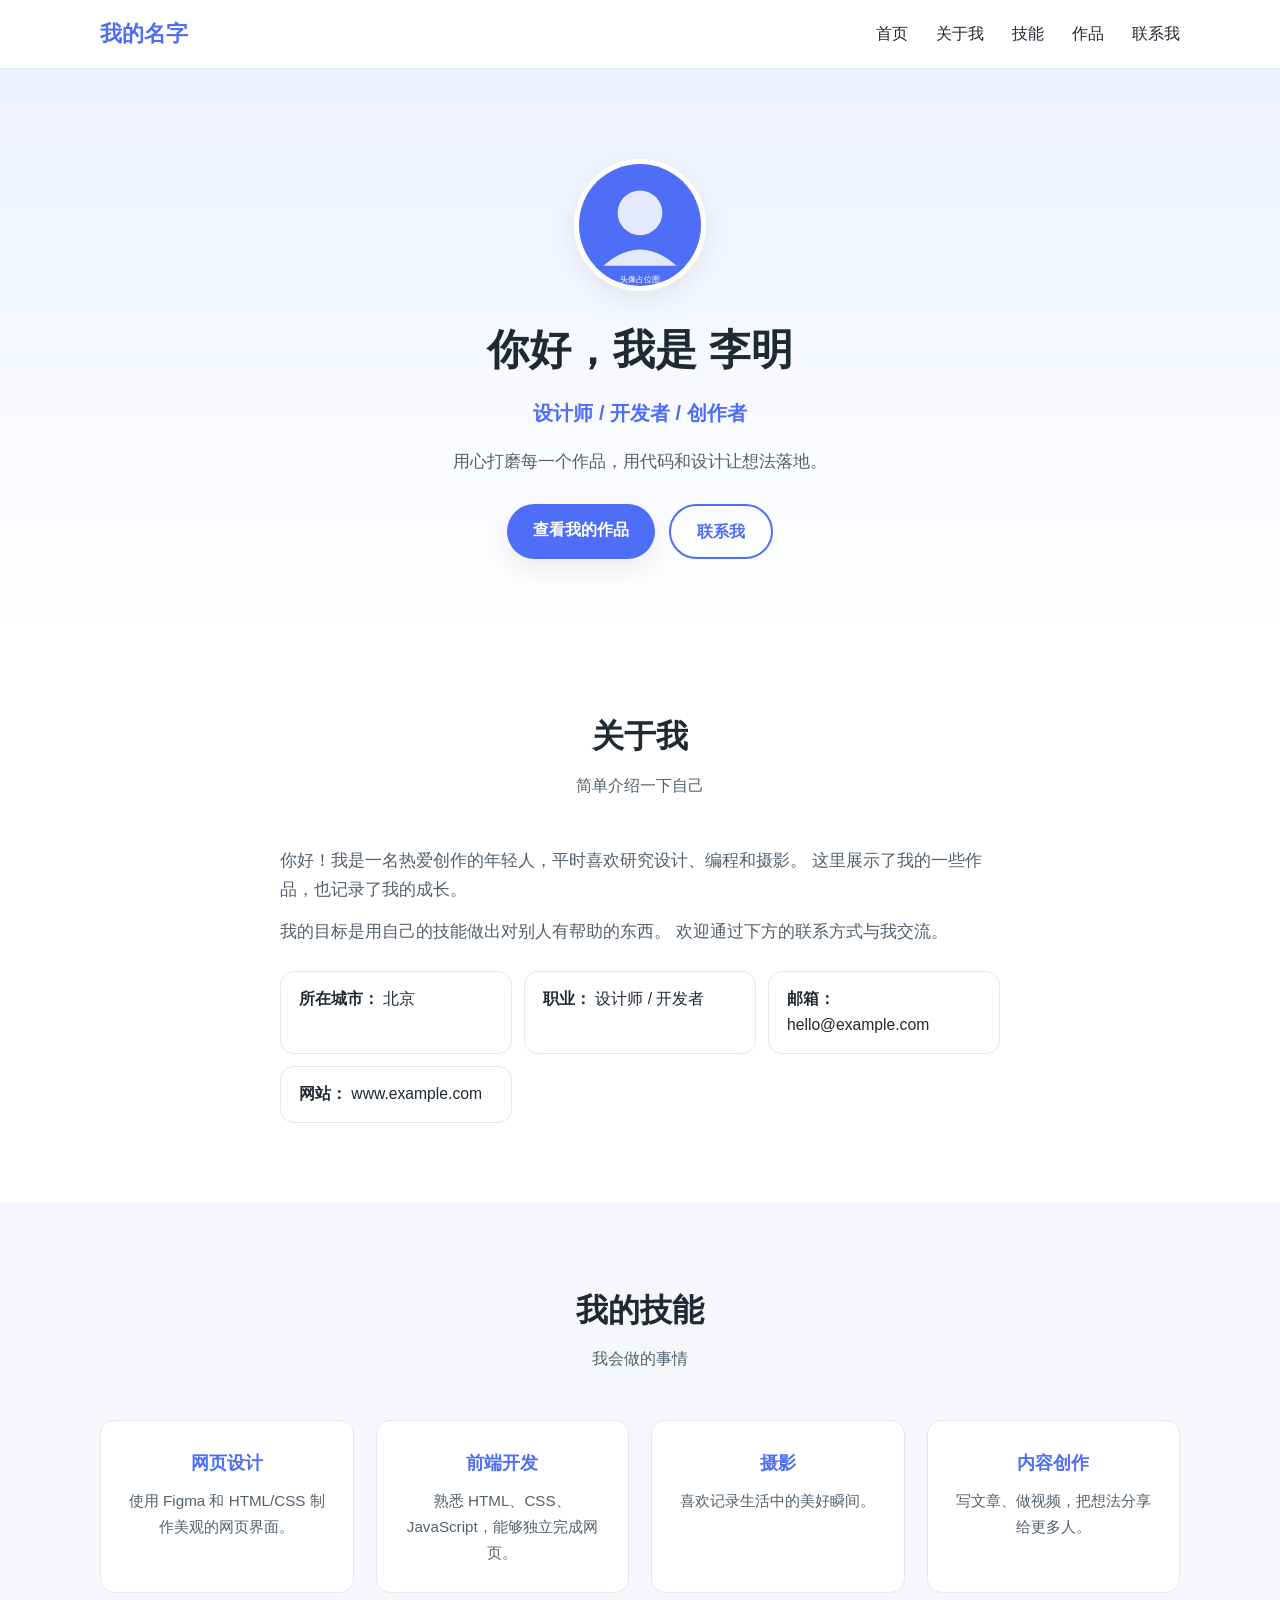
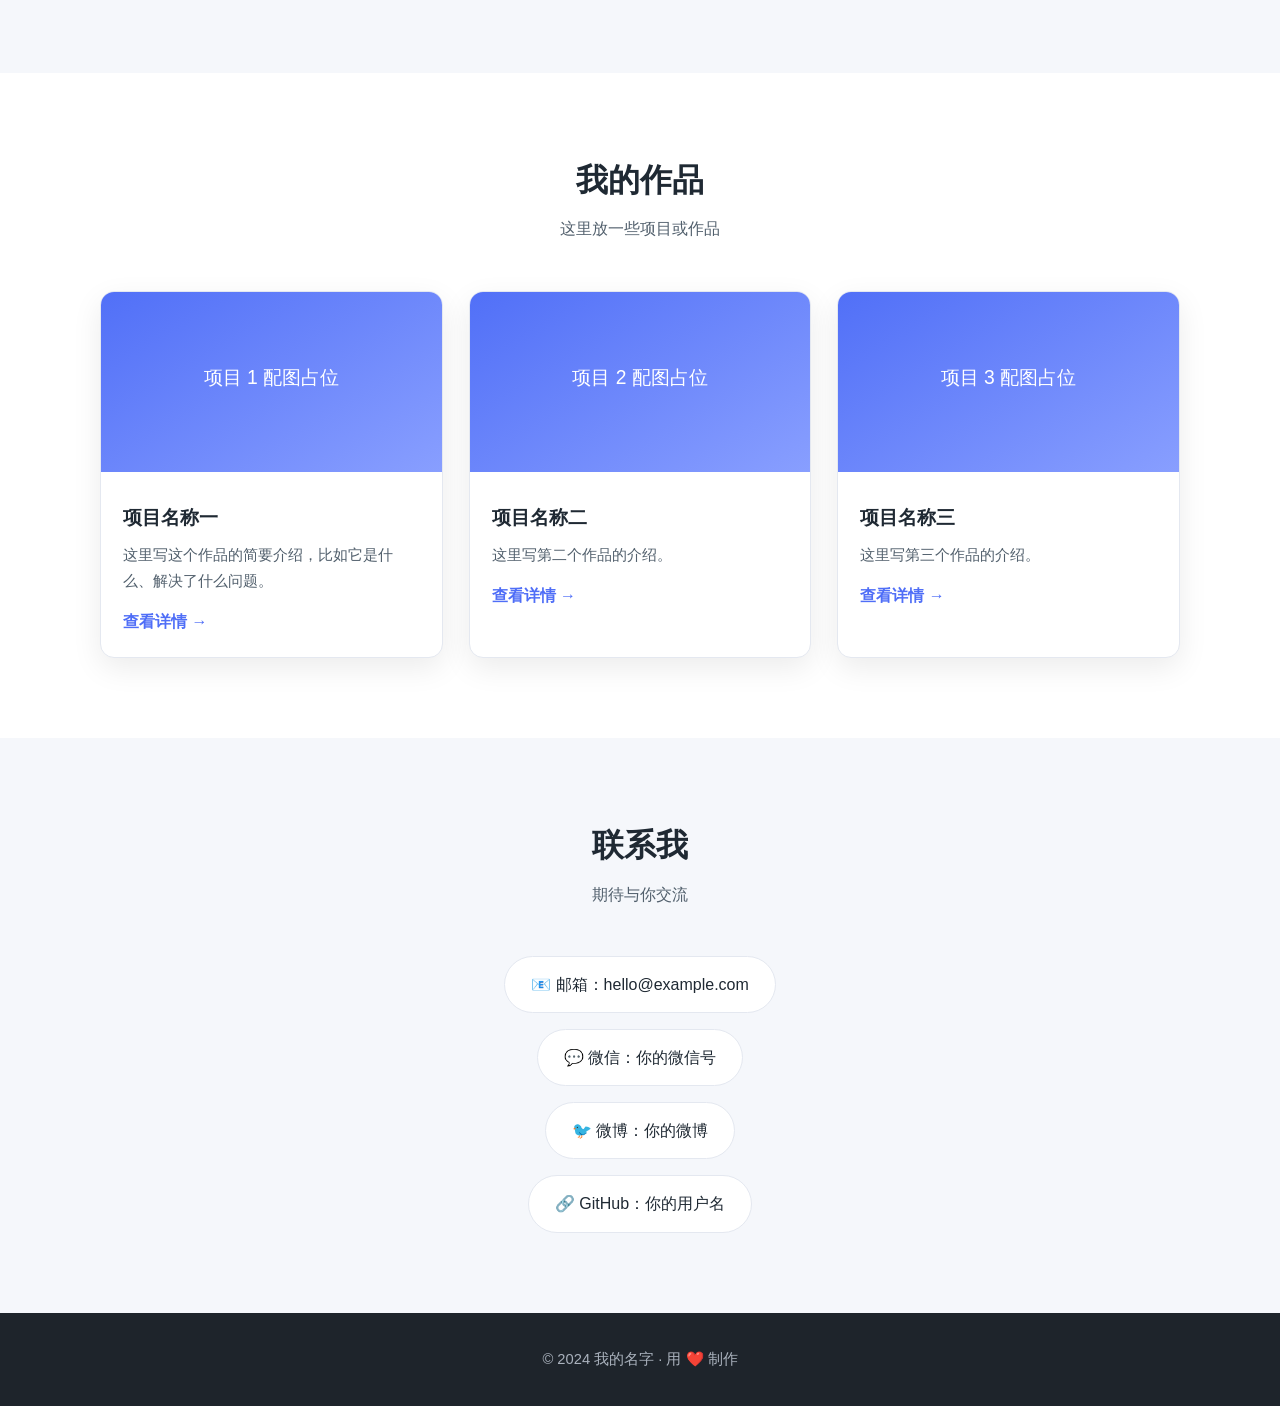
==== index.html @ db18cbc1 "上传网站作品集" ====
<!DOCTYPE html>
<html lang="zh-CN">
<head>
  <meta charset="UTF-8" />
  <meta name="viewport" content="width=device-width, initial-scale=1.0" />
  <!-- ↓↓↓ 这里改网站名称，会显示在浏览器标签页上 ↓↓↓ -->
  <title>我的作品集 | 个人主页</title>
  <!-- ↓↓↓ 这里改网站描述，主要用于搜索引擎，可留空 ↓↓↓ -->
  <meta name="description" content="这是我的个人作品集网站，展示我的项目、技能和联系方式。" />
  <link rel="stylesheet" href="assets/css/style.css" />
</head>
<body>

  <!-- ===================== 顶部导航栏 ===================== -->
  <header class="navbar">
    <div class="container nav-inner">
      <!-- ↓↓↓ 这里改左上角的网站名字/你的名字 ↓↓↓ -->
      <a class="logo" href="#home">我的名字</a>
      <nav class="nav-links">
        <a href="#home">首页</a>
        <a href="#about">关于我</a>
        <a href="#skills">技能</a>
        <a href="#projects">作品</a>
        <a href="#contact">联系我</a>
      </nav>
      <!-- 手机端菜单按钮（无需修改） -->
      <button class="nav-toggle" aria-label="打开菜单">☰</button>
    </div>
  </header>

  <!-- ===================== 首页 / 欢迎区 ===================== -->
  <section id="home" class="hero">
    <div class="container">
      <!-- ↓↓↓ 这里改你的头像（可选）：把图片放入 images 文件夹后改下面的文件名 ↓↓↓ -->
      <!-- 没有头像时可以删掉下面这一整行 <div class="avatar">...</div> -->
      <div class="avatar">
        <img src="images/avatar.svg" alt="头像" />
      </div>

      <!-- ↓↓↓ 这里改你的名字和一句自我介绍 ↓↓↓ -->
      <h1 class="hero-title">你好，我是 李明</h1>
      <p class="hero-subtitle">设计师 / 开发者 / 创作者</p>

      <!-- ↓↓↓ 这里改一句简短的个性化介绍 ↓↓↓ -->
      <p class="hero-desc">
        用心打磨每一个作品，用代码和设计让想法落地。
      </p>

      <!-- 按钮区，可自由增删 -->
      <div class="hero-buttons">
        <a href="#projects" class="btn btn-primary">查看我的作品</a>
        <a href="#contact" class="btn btn-outline">联系我</a>
      </div>
    </div>
  </section>

  <!-- ===================== 关于我 ===================== -->
  <section id="about" class="section">
    <div class="container">
      <h2 class="section-title">关于我</h2>
      <p class="section-subtitle">简单介绍一下自己</p>

      <!-- ↓↓↓ 这里写你的个人介绍，可以多写几句 ↓↓↓ -->
      <div class="about-content">
        <p>
          你好！我是一名热爱创作的年轻人，平时喜欢研究设计、编程和摄影。
          这里展示了我的一些作品，也记录了我的成长。
        </p>
        <p>
          我的目标是用自己的技能做出对别人有帮助的东西。
          欢迎通过下方的联系方式与我交流。
        </p>
      </div>

      <!-- ↓↓↓ 这里写你的基本信息，可自由增删 ↓↓↓ -->
      <ul class="info-list">
        <li><strong>所在城市：</strong> 北京</li>
        <li><strong>职业：</strong> 设计师 / 开发者</li>
        <li><strong>邮箱：</strong> hello@example.com</li>
        <li><strong>网站：</strong> www.example.com</li>
      </ul>
    </div>
  </section>

  <!-- ===================== 技能 ===================== -->
  <section id="skills" class="section section-alt">
    <div class="container">
      <h2 class="section-title">我的技能</h2>
      <p class="section-subtitle">我会做的事情</p>

      <!-- ↓↓↓ 技能卡片，想加就复制一段 <div class="skill-card">...</div>，想删就删掉 ↓↓↓ -->
      <div class="skills-grid">
        <div class="skill-card">
          <h3>网页设计</h3>
          <p>使用 Figma 和 HTML/CSS 制作美观的网页界面。</p>
        </div>
        <div class="skill-card">
          <h3>前端开发</h3>
          <p>熟悉 HTML、CSS、JavaScript，能够独立完成网页。</p>
        </div>
        <div class="skill-card">
          <h3>摄影</h3>
          <p>喜欢记录生活中的美好瞬间。</p>
        </div>
        <div class="skill-card">
          <h3>内容创作</h3>
          <p>写文章、做视频，把想法分享给更多人。</p>
        </div>
      </div>
    </div>
  </section>

  <!-- ===================== 作品 / 项目 ===================== -->
  <section id="projects" class="section">
    <div class="container">
      <h2 class="section-title">我的作品</h2>
      <p class="section-subtitle">这里放一些项目或作品</p>

      <!-- ↓↓↓ 作品卡片，想加就复制一段 <div class="project-card">...</div>，想删就删掉 ↓↓↓ -->
      <div class="projects-grid">
        <article class="project-card">
          <!-- 项目配图：把图片放入 images 文件夹并改 src；没有图片就删掉 img 这一行 -->
          <img src="images/project1.svg" alt="项目一封面" />
          <div class="project-body">
            <h3>项目名称一</h3>
            <p>这里写这个作品的简要介绍，比如它是什么、解决了什么问题。</p>
            <a href="#" class="project-link">查看详情 →</a>
          </div>
        </article>

        <article class="project-card">
          <img src="images/project2.svg" alt="项目二封面" />
          <div class="project-body">
            <h3>项目名称二</h3>
            <p>这里写第二个作品的介绍。</p>
            <a href="#" class="project-link">查看详情 →</a>
          </div>
        </article>

        <article class="project-card">
          <img src="images/project3.svg" alt="项目三封面" />
          <div class="project-body">
            <h3>项目名称三</h3>
            <p>这里写第三个作品的介绍。</p>
            <a href="#" class="project-link">查看详情 →</a>
          </div>
        </article>
      </div>
    </div>
  </section>

  <!-- ===================== 联系我 ===================== -->
  <section id="contact" class="section section-alt">
    <div class="container">
      <h2 class="section-title">联系我</h2>
      <p class="section-subtitle">期待与你交流</p>

      <!-- ↓↓↓ 这里改你的联系方式，可以添加更多 ↓↓↓ -->
      <div class="contact-links">
        <a href="mailto:hello@example.com" class="contact-item">📧 邮箱：hello@example.com</a>
        <a href="#" class="contact-item">💬 微信：你的微信号</a>
        <a href="#" class="contact-item">🐦 微博：你的微博</a>
        <a href="#" class="contact-item">🔗 GitHub：你的用户名</a>
      </div>
    </div>
  </section>

  <!-- ===================== 底部 ===================== -->
  <footer class="footer">
    <div class="container">
      <!-- ↓↓↓ 这里改版权信息 ↓↓↓ -->
      <p>© 2024 我的名字 · 用 ❤️ 制作</p>
    </div>
  </footer>

  <script src="assets/js/main.js"></script>
</body>
</html>
---- assets/css/style.css ----
/* =====================================================
   我的作品集网站 - 样式
   如果你想改颜色/字体，只需要改最上面的 :root 里的变量
   ===================================================== */

:root {
  /* 网站主色（想换颜色就改这里的 hex 值） */
  --primary: #4f6ef7;
  --primary-dark: #3d5be0;
  --accent: #ff6b6b;

  /* 文字和背景颜色 */
  --text: #1f2933;
  --text-muted: #52606d;
  --bg: #ffffff;
  --bg-alt: #f5f7fb;
  --border: #e4e8f0;

  /* 圆角和阴影 */
  --radius: 14px;
  --shadow: 0 10px 30px rgba(0, 0, 0, 0.08);
  --shadow-hover: 0 16px 40px rgba(0, 0, 0, 0.14);
}

* {
  box-sizing: border-box;
  margin: 0;
  padding: 0;
}

html {
  scroll-behavior: smooth;
}

body {
  font-family: "PingFang SC", "Microsoft YaHei", -apple-system, BlinkMacSystemFont,
    "Segoe UI", Roboto, Helvetica, Arial, sans-serif;
  color: var(--text);
  background: var(--bg);
  line-height: 1.7;
  -webkit-font-smoothing: antialiased;
}

.container {
  width: 92%;
  max-width: 1080px;
  margin: 0 auto;
}

/* ---------- 导航栏 ---------- */
.navbar {
  position: sticky;
  top: 0;
  z-index: 100;
  background: rgba(255, 255, 255, 0.9);
  backdrop-filter: blur(10px);
  border-bottom: 1px solid var(--border);
}

.nav-inner {
  display: flex;
  align-items: center;
  justify-content: space-between;
  height: 68px;
}

.logo {
  font-size: 1.35rem;
  font-weight: 800;
  color: var(--primary);
  text-decoration: none;
}

.nav-links {
  display: flex;
  gap: 28px;
}

.nav-links a {
  color: var(--text);
  text-decoration: none;
  font-weight: 500;
  transition: color 0.2s;
}

.nav-links a:hover {
  color: var(--primary);
}

.nav-toggle {
  display: none;
  background: none;
  border: none;
  font-size: 1.6rem;
  cursor: pointer;
  color: var(--text);
}

/* ---------- 首页 Hero ---------- */
.hero {
  padding: 90px 0 70px;
  text-align: center;
  background: linear-gradient(180deg, #eef2ff 0%, #ffffff 100%);
}

.avatar {
  width: 132px;
  height: 132px;
  margin: 0 auto 24px;
  border-radius: 50%;
  overflow: hidden;
  border: 5px solid #fff;
  box-shadow: var(--shadow);
}

.avatar img {
  width: 100%;
  height: 100%;
  object-fit: cover;
}

.hero-title {
  font-size: 2.6rem;
  font-weight: 800;
  margin-bottom: 10px;
}

.hero-subtitle {
  font-size: 1.25rem;
  color: var(--primary);
  font-weight: 600;
  margin-bottom: 18px;
}

.hero-desc {
  color: var(--text-muted);
  max-width: 560px;
  margin: 0 auto 28px;
  font-size: 1.05rem;
}

.hero-buttons {
  display: flex;
  gap: 14px;
  justify-content: center;
  flex-wrap: wrap;
}

/* ---------- 按钮 ---------- */
.btn {
  display: inline-block;
  padding: 12px 26px;
  border-radius: 999px;
  font-weight: 600;
  text-decoration: none;
  transition: transform 0.15s, background 0.2s, box-shadow 0.2s;
}

.btn-primary {
  background: var(--primary);
  color: #fff;
  box-shadow: var(--shadow);
}

.btn-primary:hover {
  background: var(--primary-dark);
  transform: translateY(-2px);
}

.btn-outline {
  background: transparent;
  color: var(--primary);
  border: 2px solid var(--primary);
}

.btn-outline:hover {
  background: var(--primary);
  color: #fff;
  transform: translateY(-2px);
}

/* ---------- 通用区块 ---------- */
.section {
  padding: 80px 0;
}

.section-alt {
  background: var(--bg-alt);
}

.section-title {
  font-size: 2rem;
  font-weight: 800;
  text-align: center;
  margin-bottom: 8px;
}

.section-subtitle {
  text-align: center;
  color: var(--text-muted);
  margin-bottom: 48px;
}

/* ---------- 关于我 ---------- */
.about-content {
  max-width: 720px;
  margin: 0 auto 24px;
  color: var(--text-muted);
  font-size: 1.05rem;
}

.about-content p {
  margin-bottom: 14px;
}

.info-list {
  list-style: none;
  max-width: 720px;
  margin: 0 auto;
  display: grid;
  grid-template-columns: repeat(auto-fit, minmax(200px, 1fr));
  gap: 12px;
}

.info-list li {
  background: #fff;
  border: 1px solid var(--border);
  border-radius: var(--radius);
  padding: 14px 18px;
  font-size: 0.98rem;
}

/* ---------- 技能卡片 ---------- */
.skills-grid {
  display: grid;
  grid-template-columns: repeat(auto-fit, minmax(220px, 1fr));
  gap: 22px;
}

.skill-card {
  background: #fff;
  border: 1px solid var(--border);
  border-radius: var(--radius);
  padding: 26px 22px;
  transition: transform 0.2s, box-shadow 0.2s;
  text-align: center;
}

.skill-card:hover {
  transform: translateY(-6px);
  box-shadow: var(--shadow-hover);
}

.skill-card h3 {
  color: var(--primary);
  margin-bottom: 10px;
  font-size: 1.15rem;
}

.skill-card p {
  color: var(--text-muted);
  font-size: 0.95rem;
}

/* ---------- 作品卡片 ---------- */
.projects-grid {
  display: grid;
  grid-template-columns: repeat(auto-fit, minmax(280px, 1fr));
  gap: 26px;
}

.project-card {
  background: #fff;
  border: 1px solid var(--border);
  border-radius: var(--radius);
  overflow: hidden;
  box-shadow: var(--shadow);
  transition: transform 0.2s, box-shadow 0.2s;
}

.project-card:hover {
  transform: translateY(-6px);
  box-shadow: var(--shadow-hover);
}

.project-card img {
  width: 100%;
  height: 180px;
  object-fit: cover;
  background: var(--bg-alt);
}

.project-body {
  padding: 22px;
}

.project-body h3 {
  margin-bottom: 8px;
  font-size: 1.2rem;
}

.project-body p {
  color: var(--text-muted);
  font-size: 0.95rem;
  margin-bottom: 14px;
}

.project-link {
  color: var(--primary);
  font-weight: 600;
  text-decoration: none;
}

.project-link:hover {
  text-decoration: underline;
}

/* ---------- 联系区 ---------- */
.contact-links {
  display: flex;
  flex-direction: column;
  align-items: center;
  gap: 16px;
}

.contact-item {
  display: inline-block;
  padding: 14px 26px;
  background: #fff;
  border: 1px solid var(--border);
  border-radius: 999px;
  color: var(--text);
  text-decoration: none;
  font-size: 1rem;
  transition: transform 0.15s, box-shadow 0.2s, color 0.2s;
}

.contact-item:hover {
  transform: translateY(-3px);
  box-shadow: var(--shadow);
  color: var(--primary);
}

/* ---------- 底部 ---------- */
.footer {
  padding: 34px 0;
  background: #1e242b;
  color: #aab2bd;
  text-align: center;
  font-size: 0.92rem;
}

/* ---------- 响应式（手机端） ---------- */
@media (max-width: 760px) {
  .nav-toggle {
    display: block;
  }

  .nav-links {
    position: absolute;
    top: 68px;
    left: 0;
    right: 0;
    flex-direction: column;
    gap: 0;
    background: #fff;
    border-bottom: 1px solid var(--border);
    display: none;
    box-shadow: var(--shadow);
  }

  .nav-links.open {
    display: flex;
  }

  .nav-links a {
    padding: 16px 24px;
    border-bottom: 1px solid var(--border);
  }

  .nav-links a:last-child {
    border-bottom: none;
  }

  .hero {
    padding: 60px 0 50px;
  }

  .hero-title {
    font-size: 2rem;
  }

  .section {
    padding: 56px 0;
  }

  .section-title {
    font-size: 1.6rem;
  }
}
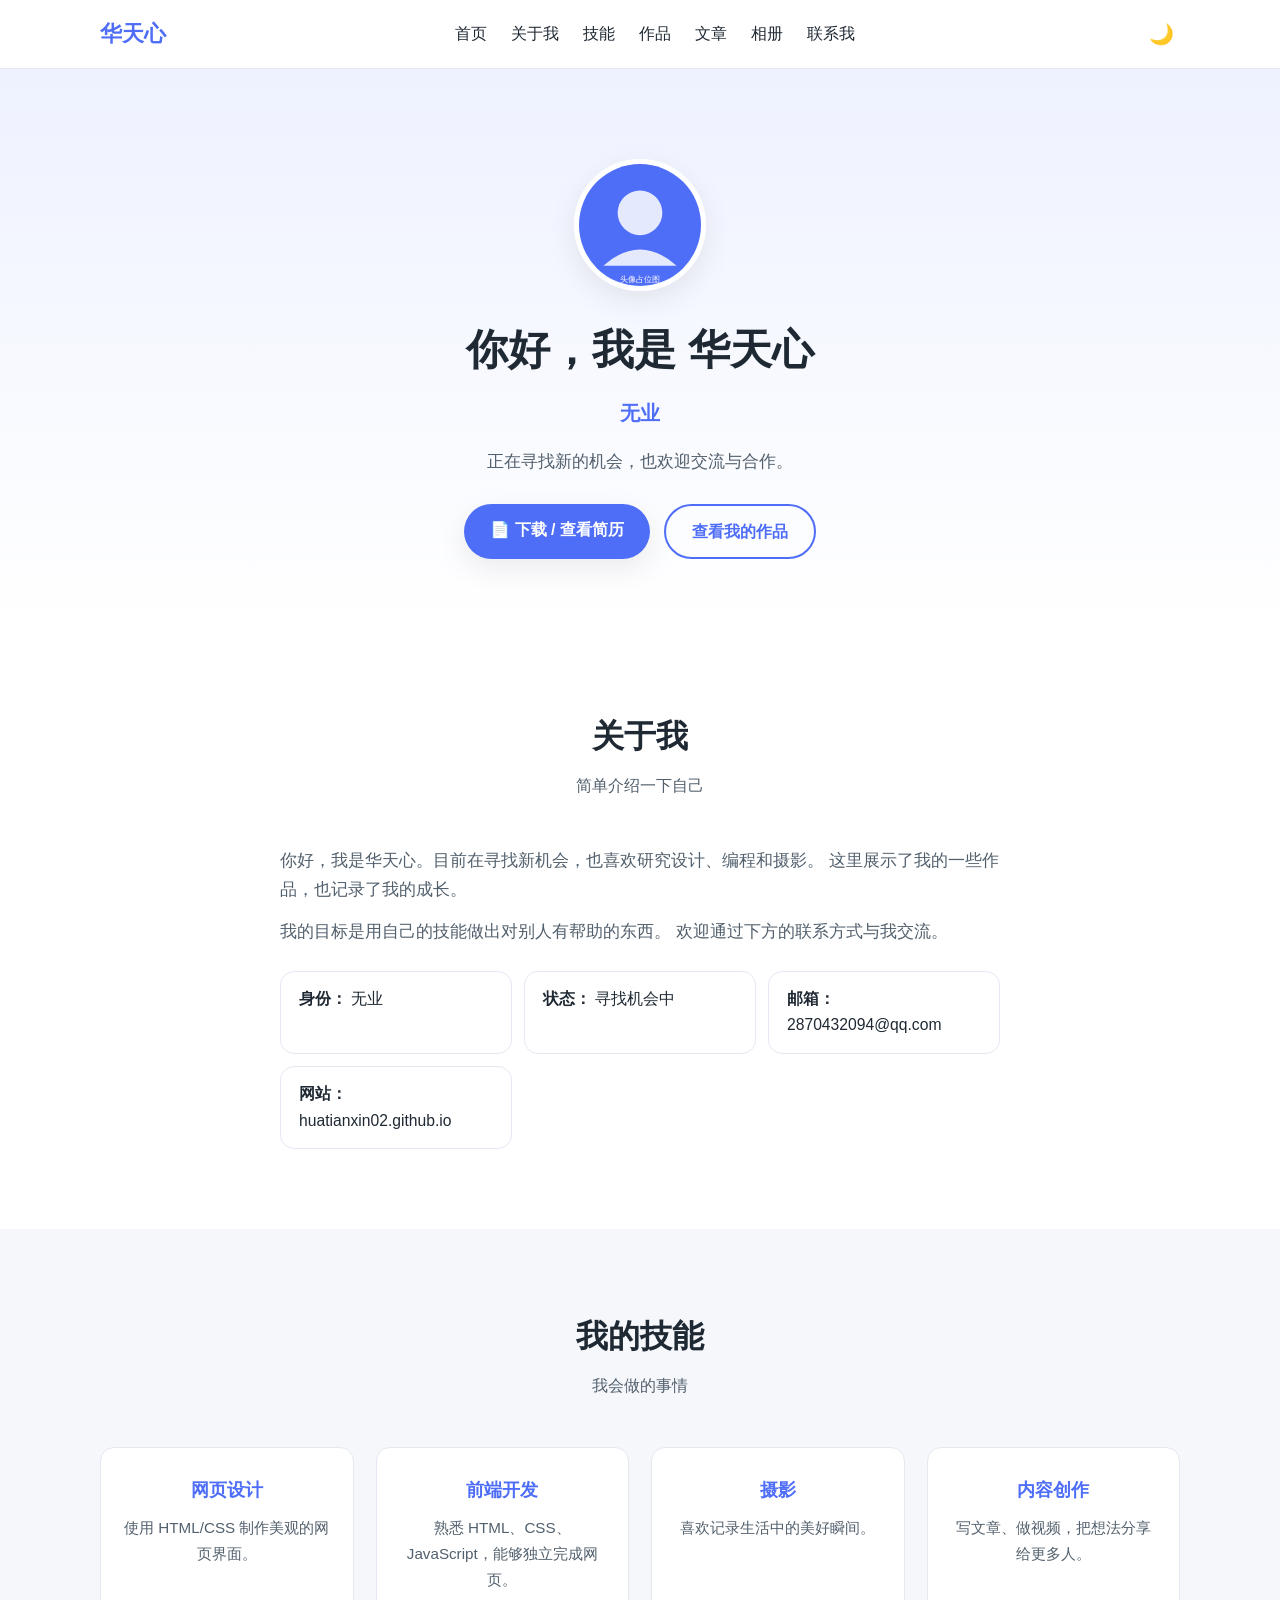
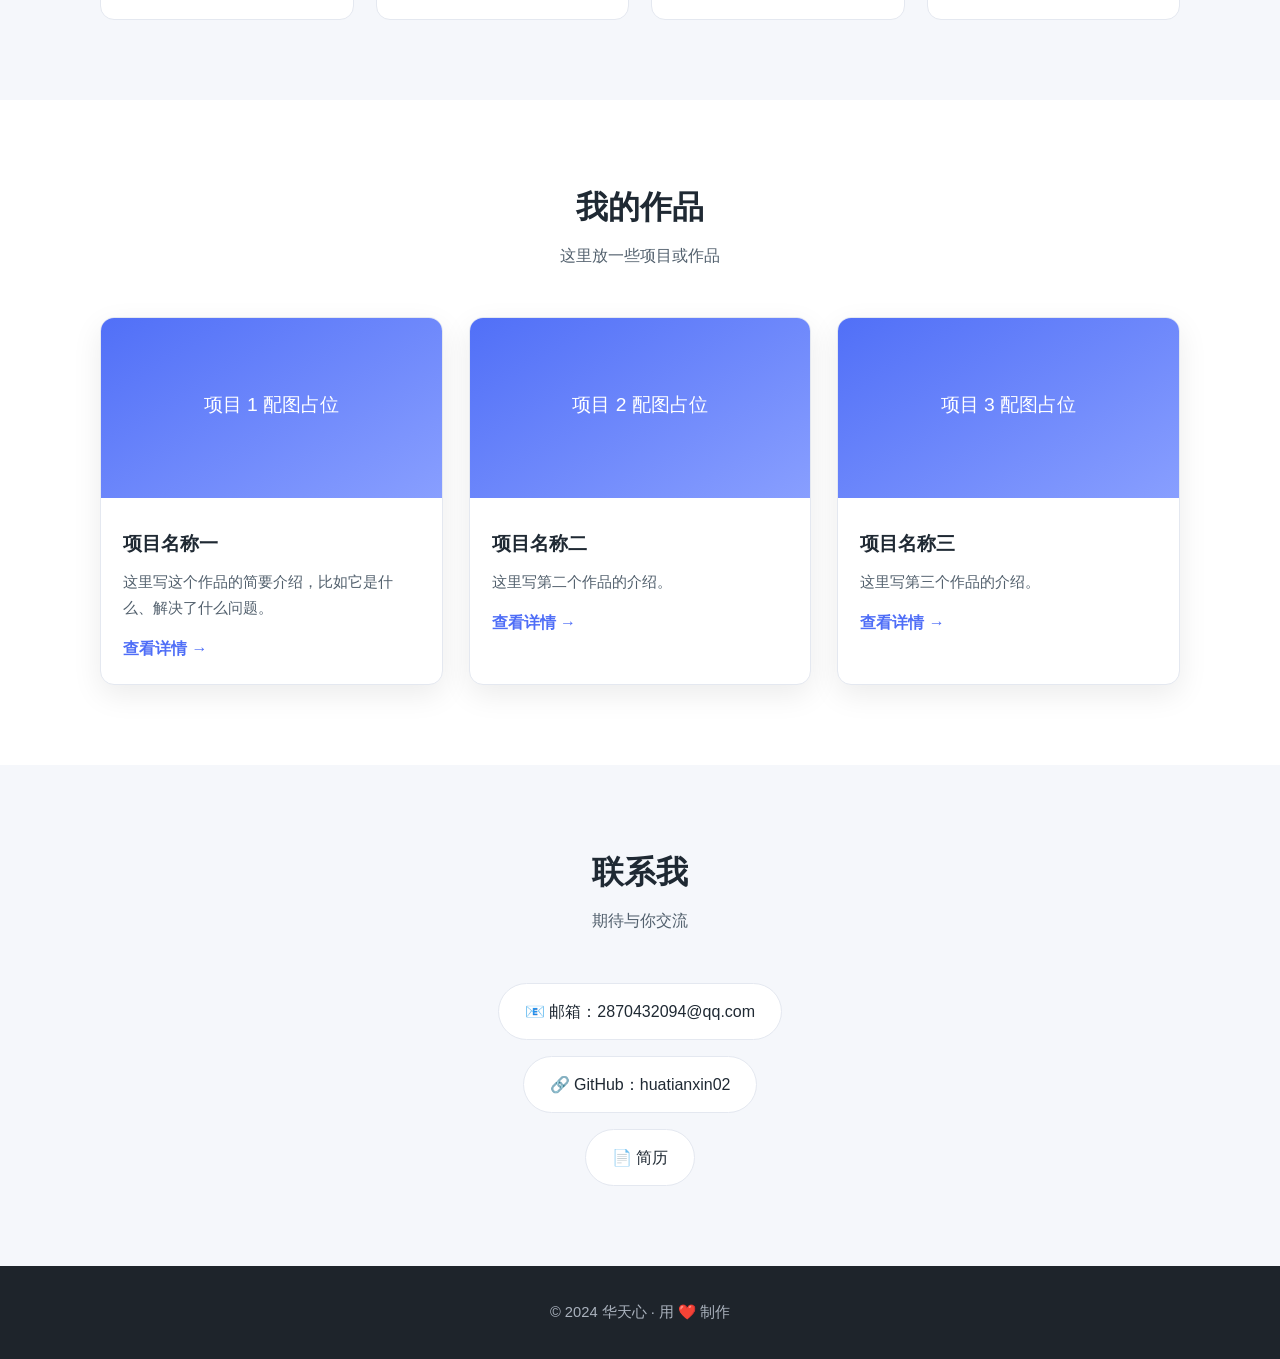
==== commit 11f75dc0: "更新个人信息，新增文章/相册/简历和深色模式" ====
--- a/index.html
+++ b/index.html
@@ -4,9 +4,9 @@
   <meta charset="UTF-8" />
   <meta name="viewport" content="width=device-width, initial-scale=1.0" />
   <!-- ↓↓↓ 这里改网站名称，会显示在浏览器标签页上 ↓↓↓ -->
-  <title>我的作品集 | 个人主页</title>
-  <!-- ↓↓↓ 这里改网站描述，主要用于搜索引擎，可留空 ↓↓↓ -->
-  <meta name="description" content="这是我的个人作品集网站，展示我的项目、技能和联系方式。" />
+  <title>华天心的个人主页</title>
+  <!-- ↓↓↓ 这里改网站描述，主要用于搜索引擎 ↓↓↓ -->
+  <meta name="description" content="华天心的个人作品集网站，展示项目、技能和联系方式。" />
   <link rel="stylesheet" href="assets/css/style.css" />
 </head>
 <body>
@@ -15,16 +15,21 @@
   <header class="navbar">
     <div class="container nav-inner">
       <!-- ↓↓↓ 这里改左上角的网站名字/你的名字 ↓↓↓ -->
-      <a class="logo" href="#home">我的名字</a>
+      <a class="logo" href="index.html">华天心</a>
       <nav class="nav-links">
-        <a href="#home">首页</a>
-        <a href="#about">关于我</a>
-        <a href="#skills">技能</a>
-        <a href="#projects">作品</a>
-        <a href="#contact">联系我</a>
+        <a href="index.html">首页</a>
+        <a href="index.html#about">关于我</a>
+        <a href="index.html#skills">技能</a>
+        <a href="index.html#projects">作品</a>
+        <a href="blog.html">文章</a>
+        <a href="gallery.html">相册</a>
+        <a href="index.html#contact">联系我</a>
       </nav>
-      <!-- 手机端菜单按钮（无需修改） -->
-      <button class="nav-toggle" aria-label="打开菜单">☰</button>
+      <!-- 右侧：深色模式 + 手机菜单按钮 -->
+      <div class="nav-right">
+        <button class="theme-toggle" aria-label="切换深色模式">🌙</button>
+        <button class="nav-toggle" aria-label="打开菜单">☰</button>
+      </div>
     </div>
   </header>
 
@@ -32,24 +37,24 @@
   <section id="home" class="hero">
     <div class="container">
       <!-- ↓↓↓ 这里改你的头像（可选）：把图片放入 images 文件夹后改下面的文件名 ↓↓↓ -->
-      <!-- 没有头像时可以删掉下面这一整行 <div class="avatar">...</div> -->
       <div class="avatar">
         <img src="images/avatar.svg" alt="头像" />
       </div>
 
       <!-- ↓↓↓ 这里改你的名字和一句自我介绍 ↓↓↓ -->
-      <h1 class="hero-title">你好，我是 李明</h1>
-      <p class="hero-subtitle">设计师 / 开发者 / 创作者</p>
+      <h1 class="hero-title">你好，我是 华天心</h1>
+      <p class="hero-subtitle">无业</p>
 
       <!-- ↓↓↓ 这里改一句简短的个性化介绍 ↓↓↓ -->
       <p class="hero-desc">
-        用心打磨每一个作品，用代码和设计让想法落地。
+        正在寻找新的机会，也欢迎交流与合作。
       </p>
 
       <!-- 按钮区，可自由增删 -->
       <div class="hero-buttons">
-        <a href="#projects" class="btn btn-primary">查看我的作品</a>
-        <a href="#contact" class="btn btn-outline">联系我</a>
+        <!-- 下载/查看简历 -->
+        <a href="resume.html" class="btn btn-primary">📄 下载 / 查看简历</a>
+        <a href="#projects" class="btn btn-outline">查看我的作品</a>
       </div>
     </div>
   </section>
@@ -63,7 +68,7 @@
       <!-- ↓↓↓ 这里写你的个人介绍，可以多写几句 ↓↓↓ -->
       <div class="about-content">
         <p>
-          你好！我是一名热爱创作的年轻人，平时喜欢研究设计、编程和摄影。
+          你好，我是华天心。目前在寻找新机会，也喜欢研究设计、编程和摄影。
           这里展示了我的一些作品，也记录了我的成长。
         </p>
         <p>
@@ -74,10 +79,10 @@
 
       <!-- ↓↓↓ 这里写你的基本信息，可自由增删 ↓↓↓ -->
       <ul class="info-list">
-        <li><strong>所在城市：</strong> 北京</li>
-        <li><strong>职业：</strong> 设计师 / 开发者</li>
-        <li><strong>邮箱：</strong> hello@example.com</li>
-        <li><strong>网站：</strong> www.example.com</li>
+        <li><strong>身份：</strong> 无业</li>
+        <li><strong>状态：</strong> 寻找机会中</li>
+        <li><strong>邮箱：</strong> 2870432094@qq.com</li>
+        <li><strong>网站：</strong> huatianxin02.github.io</li>
       </ul>
     </div>
   </section>
@@ -92,7 +97,7 @@
       <div class="skills-grid">
         <div class="skill-card">
           <h3>网页设计</h3>
-          <p>使用 Figma 和 HTML/CSS 制作美观的网页界面。</p>
+          <p>使用 HTML/CSS 制作美观的网页界面。</p>
         </div>
         <div class="skill-card">
           <h3>前端开发</h3>
@@ -119,7 +124,6 @@
       <!-- ↓↓↓ 作品卡片，想加就复制一段 <div class="project-card">...</div>，想删就删掉 ↓↓↓ -->
       <div class="projects-grid">
         <article class="project-card">
-          <!-- 项目配图：把图片放入 images 文件夹并改 src；没有图片就删掉 img 这一行 -->
           <img src="images/project1.svg" alt="项目一封面" />
           <div class="project-body">
             <h3>项目名称一</h3>
@@ -157,10 +161,9 @@
 
       <!-- ↓↓↓ 这里改你的联系方式，可以添加更多 ↓↓↓ -->
       <div class="contact-links">
-        <a href="mailto:hello@example.com" class="contact-item">📧 邮箱：hello@example.com</a>
-        <a href="#" class="contact-item">💬 微信：你的微信号</a>
-        <a href="#" class="contact-item">🐦 微博：你的微博</a>
-        <a href="#" class="contact-item">🔗 GitHub：你的用户名</a>
+        <a href="mailto:2870432094@qq.com" class="contact-item">📧 邮箱：2870432094@qq.com</a>
+        <a href="https://github.com/huatianxin02" class="contact-item">🔗 GitHub：huatianxin02</a>
+        <a href="resume.html" class="contact-item">📄 简历</a>
       </div>
     </div>
   </section>
@@ -169,9 +172,12 @@
   <footer class="footer">
     <div class="container">
       <!-- ↓↓↓ 这里改版权信息 ↓↓↓ -->
-      <p>© 2024 我的名字 · 用 ❤️ 制作</p>
+      <p>© 2024 华天心 · 用 ❤️ 制作</p>
     </div>
   </footer>
+
+  <!-- 返回顶部按钮 -->
+  <button id="backToTop" aria-label="返回顶部">↑</button>
 
   <script src="assets/js/main.js"></script>
 </body>
--- a/assets/css/style.css
+++ b/assets/css/style.css
@@ -1,6 +1,7 @@
 /* =====================================================
-   我的作品集网站 - 样式
+   华天心的作品集网站 - 样式
    如果你想改颜色/字体，只需要改最上面的 :root 里的变量
+   深色模式颜色在 body.dark 里
    ===================================================== */
 
 :root {
@@ -15,11 +16,28 @@
   --bg: #ffffff;
   --bg-alt: #f5f7fb;
   --border: #e4e8f0;
+  --card-bg: #ffffff;
+  --nav-bg: rgba(255, 255, 255, 0.9);
+  --hero-grad: linear-gradient(180deg, #eef2ff 0%, #ffffff 100%);
 
   /* 圆角和阴影 */
   --radius: 14px;
   --shadow: 0 10px 30px rgba(0, 0, 0, 0.08);
   --shadow-hover: 0 16px 40px rgba(0, 0, 0, 0.14);
+}
+
+/* ---------- 深色模式（点击右上角 🌙 开启） ---------- */
+body.dark {
+  --text: #e6e9f0;
+  --text-muted: #9aa4b8;
+  --bg: #0f1524;
+  --bg-alt: #161d30;
+  --border: #2b3550;
+  --card-bg: #1a2238;
+  --nav-bg: rgba(15, 21, 36, 0.92);
+  --hero-grad: linear-gradient(180deg, #1d2847 0%, #0f1524 100%);
+  --shadow: 0 10px 30px rgba(0, 0, 0, 0.35);
+  --shadow-hover: 0 16px 40px rgba(0, 0, 0, 0.5);
 }
 
 * {
@@ -39,6 +57,7 @@
   background: var(--bg);
   line-height: 1.7;
   -webkit-font-smoothing: antialiased;
+  transition: background 0.3s, color 0.3s;
 }
 
 .container {
@@ -52,7 +71,7 @@
   position: sticky;
   top: 0;
   z-index: 100;
-  background: rgba(255, 255, 255, 0.9);
+  background: var(--nav-bg);
   backdrop-filter: blur(10px);
   border-bottom: 1px solid var(--border);
 }
@@ -73,7 +92,7 @@
 
 .nav-links {
   display: flex;
-  gap: 28px;
+  gap: 24px;
 }
 
 .nav-links a {
@@ -87,6 +106,29 @@
   color: var(--primary);
 }
 
+.nav-right {
+  display: flex;
+  align-items: center;
+  gap: 10px;
+}
+
+/* 深色模式切换按钮 */
+.theme-toggle {
+  background: none;
+  border: none;
+  font-size: 1.25rem;
+  cursor: pointer;
+  padding: 4px 6px;
+  border-radius: 8px;
+  transition: transform 0.2s;
+  line-height: 1;
+}
+
+.theme-toggle:hover {
+  transform: rotate(20deg) scale(1.1);
+}
+
+/* 手机菜单按钮 */
 .nav-toggle {
   display: none;
   background: none;
@@ -100,7 +142,7 @@
 .hero {
   padding: 90px 0 70px;
   text-align: center;
-  background: linear-gradient(180deg, #eef2ff 0%, #ffffff 100%);
+  background: var(--hero-grad);
 }
 
 .avatar {
@@ -109,7 +151,7 @@
   margin: 0 auto 24px;
   border-radius: 50%;
   overflow: hidden;
-  border: 5px solid #fff;
+  border: 5px solid var(--card-bg);
   box-shadow: var(--shadow);
 }
 
@@ -201,6 +243,23 @@
   margin-bottom: 48px;
 }
 
+/* ---------- 子页面顶部横幅 ---------- */
+.page-hero {
+  padding: 64px 0 44px;
+  text-align: center;
+  background: var(--hero-grad);
+}
+
+.page-hero h1 {
+  font-size: 2.2rem;
+  font-weight: 800;
+}
+
+.page-hero p {
+  color: var(--text-muted);
+  margin-top: 8px;
+}
+
 /* ---------- 关于我 ---------- */
 .about-content {
   max-width: 720px;
@@ -223,7 +282,7 @@
 }
 
 .info-list li {
-  background: #fff;
+  background: var(--card-bg);
   border: 1px solid var(--border);
   border-radius: var(--radius);
   padding: 14px 18px;
@@ -238,7 +297,7 @@
 }
 
 .skill-card {
-  background: #fff;
+  background: var(--card-bg);
   border: 1px solid var(--border);
   border-radius: var(--radius);
   padding: 26px 22px;
@@ -270,7 +329,7 @@
 }
 
 .project-card {
-  background: #fff;
+  background: var(--card-bg);
   border: 1px solid var(--border);
   border-radius: var(--radius);
   overflow: hidden;
@@ -326,7 +385,7 @@
 .contact-item {
   display: inline-block;
   padding: 14px 26px;
-  background: #fff;
+  background: var(--card-bg);
   border: 1px solid var(--border);
   border-radius: 999px;
   color: var(--text);
@@ -339,6 +398,228 @@
   transform: translateY(-3px);
   box-shadow: var(--shadow);
   color: var(--primary);
+}
+
+/* ---------- 文章页 ---------- */
+.post-list {
+  max-width: 760px;
+  margin: 0 auto;
+  display: flex;
+  flex-direction: column;
+  gap: 22px;
+}
+
+.post-card {
+  background: var(--card-bg);
+  border: 1px solid var(--border);
+  border-radius: var(--radius);
+  padding: 24px 28px;
+  box-shadow: var(--shadow);
+  transition: transform 0.2s, box-shadow 0.2s;
+}
+
+.post-card:hover {
+  transform: translateY(-4px);
+  box-shadow: var(--shadow-hover);
+}
+
+.post-card h3 {
+  font-size: 1.25rem;
+  margin-bottom: 6px;
+}
+
+.post-card .post-date {
+  color: var(--primary);
+  font-size: 0.85rem;
+  font-weight: 600;
+  margin-bottom: 10px;
+  display: block;
+}
+
+.post-card p {
+  color: var(--text-muted);
+  font-size: 0.97rem;
+  margin-bottom: 12px;
+}
+
+.post-card a {
+  color: var(--primary);
+  font-weight: 600;
+  text-decoration: none;
+}
+
+.post-card a:hover {
+  text-decoration: underline;
+}
+
+/* ---------- 相册页 ---------- */
+.gallery-grid {
+  display: grid;
+  grid-template-columns: repeat(auto-fill, minmax(240px, 1fr));
+  gap: 18px;
+}
+
+.gallery-item {
+  position: relative;
+  border-radius: var(--radius);
+  overflow: hidden;
+  box-shadow: var(--shadow);
+  cursor: pointer;
+  transition: transform 0.2s, box-shadow 0.2s;
+}
+
+.gallery-item:hover {
+  transform: scale(1.02);
+  box-shadow: var(--shadow-hover);
+}
+
+.gallery-item img {
+  display: block;
+  width: 100%;
+  height: 210px;
+  object-fit: cover;
+}
+
+.gallery-item .gallery-caption {
+  position: absolute;
+  left: 0;
+  right: 0;
+  bottom: 0;
+  padding: 28px 14px 10px;
+  background: linear-gradient(transparent, rgba(0, 0, 0, 0.65));
+  color: #fff;
+  font-size: 0.9rem;
+  text-align: center;
+  opacity: 0;
+  transition: opacity 0.25s;
+}
+
+.gallery-item:hover .gallery-caption {
+  opacity: 1;
+}
+
+/* ---------- 简历页 ---------- */
+.resume-actions {
+  text-align: center;
+  margin-bottom: 28px;
+}
+
+.resume-card {
+  max-width: 760px;
+  margin: 0 auto;
+  background: var(--card-bg);
+  border: 1px solid var(--border);
+  border-radius: var(--radius);
+  padding: 42px 48px;
+  box-shadow: var(--shadow);
+}
+
+.resume-head {
+  text-align: center;
+  border-bottom: 2px solid var(--primary);
+  padding-bottom: 18px;
+  margin-bottom: 26px;
+}
+
+.resume-head h1 {
+  font-size: 2rem;
+  margin-bottom: 6px;
+}
+
+.resume-head p {
+  color: var(--text-muted);
+}
+
+.resume-section {
+  margin-bottom: 24px;
+}
+
+.resume-section h2 {
+  font-size: 1.2rem;
+  color: var(--primary);
+  border-left: 4px solid var(--primary);
+  padding-left: 10px;
+  margin-bottom: 12px;
+}
+
+.resume-section ul {
+  list-style: none;
+}
+
+.resume-section li {
+  padding: 6px 0 6px 18px;
+  position: relative;
+  color: var(--text-muted);
+}
+
+.resume-section li::before {
+  content: "•";
+  position: absolute;
+  left: 4px;
+  color: var(--primary);
+  font-weight: 700;
+}
+
+.resume-row {
+  display: flex;
+  justify-content: space-between;
+  gap: 20px;
+  flex-wrap: wrap;
+}
+
+/* 打印时：只保留简历内容 */
+@media print {
+  .navbar,
+  .footer,
+  .theme-toggle,
+  #backToTop,
+  .resume-actions,
+  .no-print {
+    display: none !important;
+  }
+
+  body {
+    background: #fff !important;
+    color: #000 !important;
+  }
+
+  .resume-card {
+    box-shadow: none;
+    border: none;
+    max-width: 100%;
+    padding: 0;
+  }
+}
+
+/* ---------- 返回顶部按钮 ---------- */
+#backToTop {
+  position: fixed;
+  right: 22px;
+  bottom: 22px;
+  width: 46px;
+  height: 46px;
+  border-radius: 50%;
+  border: none;
+  background: var(--primary);
+  color: #fff;
+  font-size: 1.35rem;
+  cursor: pointer;
+  box-shadow: var(--shadow);
+  opacity: 0;
+  visibility: hidden;
+  transform: translateY(12px);
+  transition: opacity 0.25s, transform 0.25s, visibility 0.25s, background 0.2s;
+  z-index: 999;
+}
+
+#backToTop.show {
+  opacity: 1;
+  visibility: visible;
+  transform: translateY(0);
+}
+
+#backToTop:hover {
+  background: var(--primary-dark);
 }
 
 /* ---------- 底部 ---------- */
@@ -363,7 +644,7 @@
     right: 0;
     flex-direction: column;
     gap: 0;
-    background: #fff;
+    background: var(--card-bg);
     border-bottom: 1px solid var(--border);
     display: none;
     box-shadow: var(--shadow);
@@ -397,4 +678,8 @@
   .section-title {
     font-size: 1.6rem;
   }
-}
+
+  .resume-card {
+    padding: 28px 20px;
+  }
+}
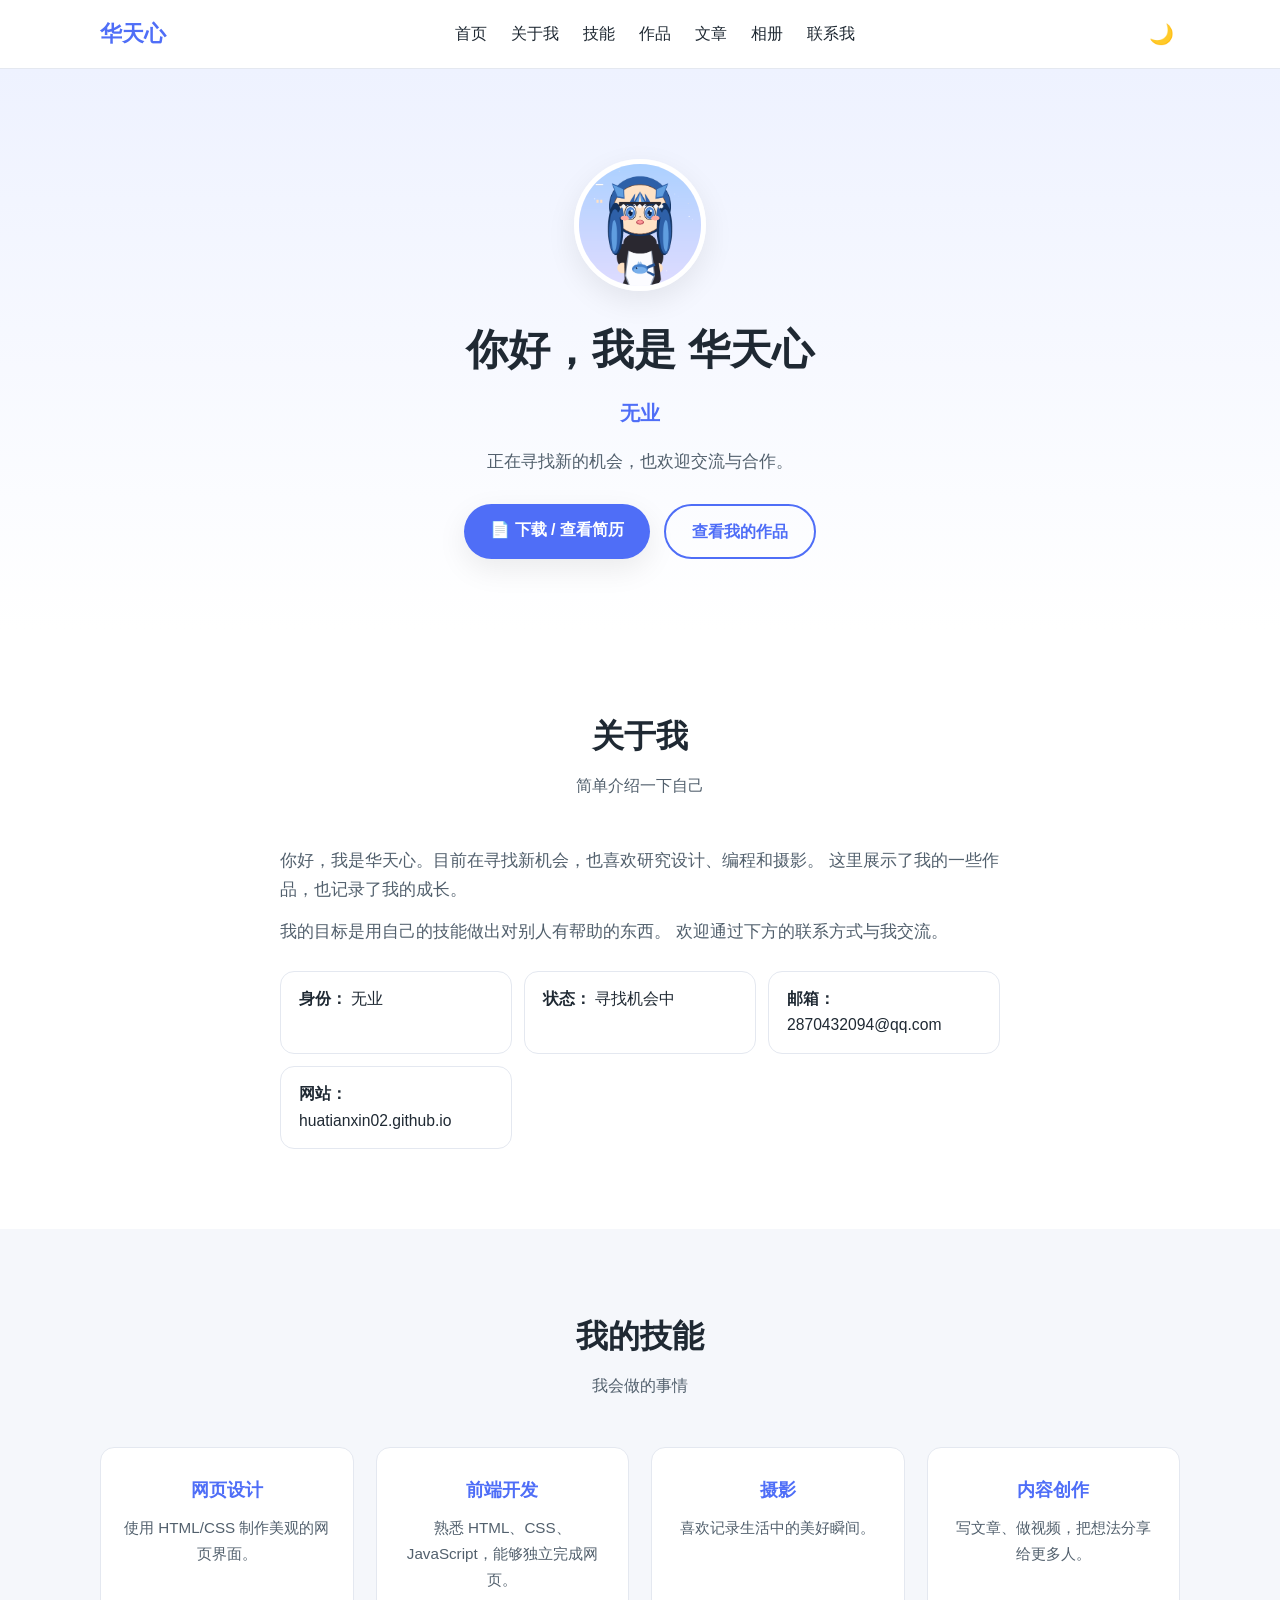
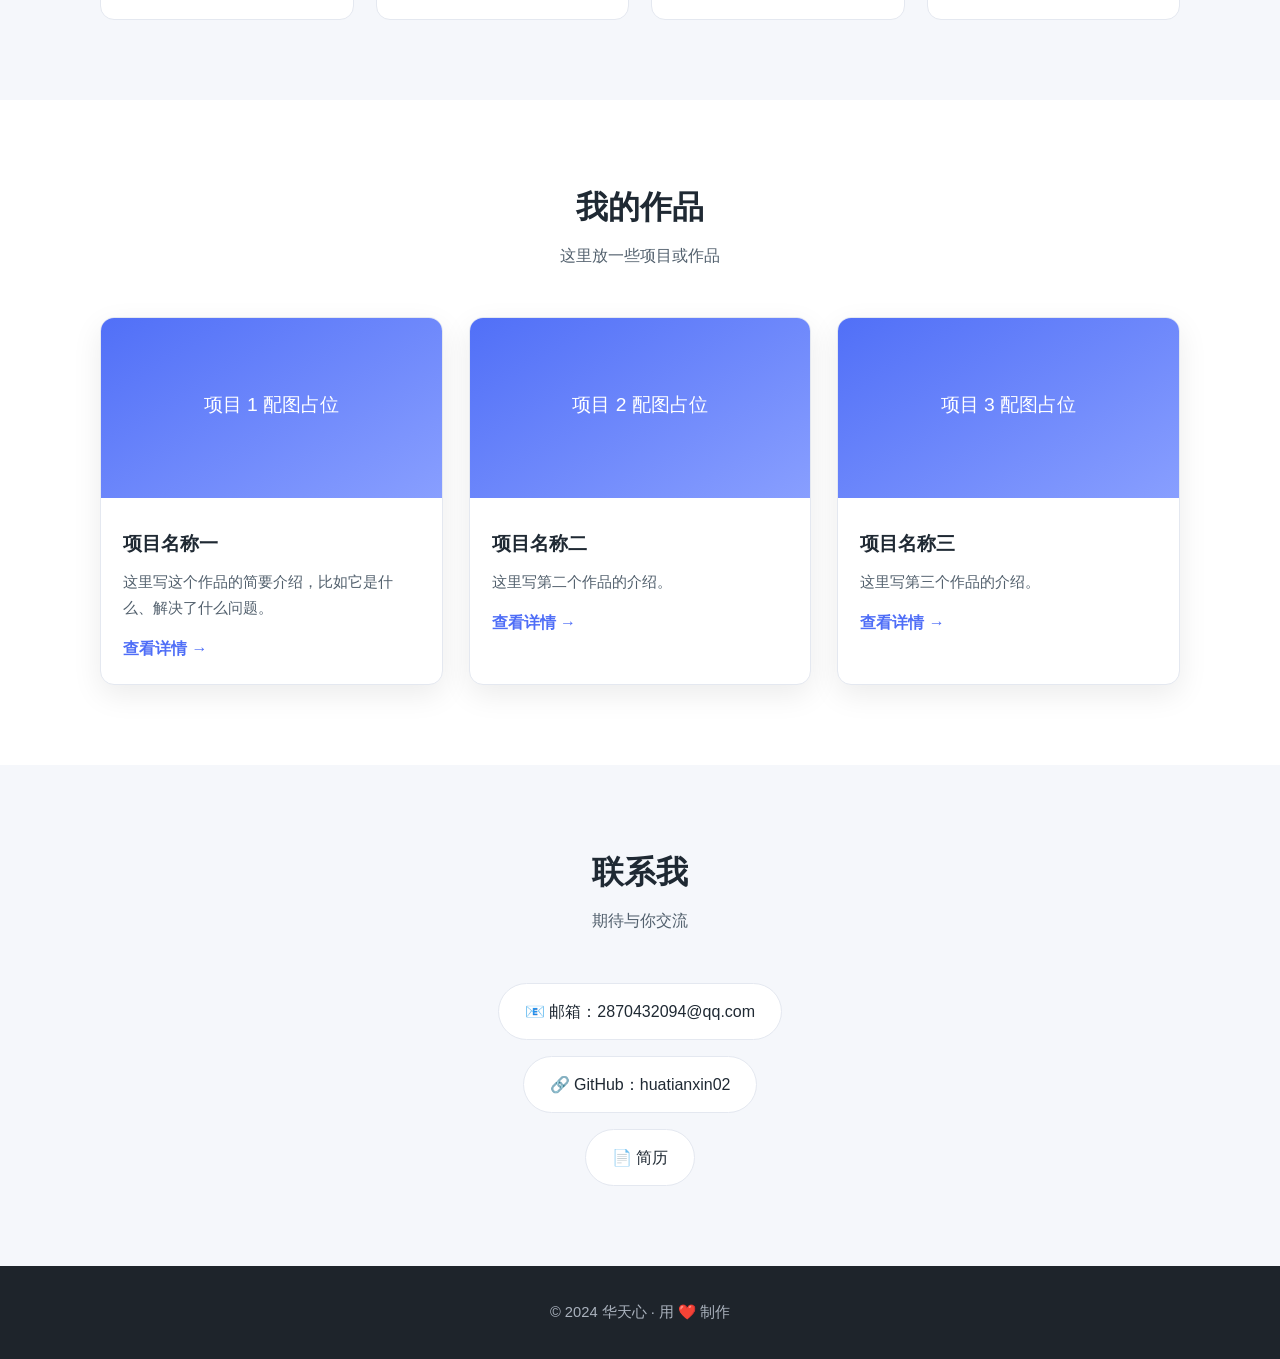
==== commit 1f238b77: "更换头像" ====
--- a/index.html
+++ b/index.html
@@ -38,7 +38,7 @@
     <div class="container">
       <!-- ↓↓↓ 这里改你的头像（可选）：把图片放入 images 文件夹后改下面的文件名 ↓↓↓ -->
       <div class="avatar">
-        <img src="images/avatar.svg" alt="头像" />
+        <img src="images/avatar.png" alt="头像" />
       </div>
 
       <!-- ↓↓↓ 这里改你的名字和一句自我介绍 ↓↓↓ -->
--- a/assets/css/style.css
+++ b/assets/css/style.css
@@ -159,6 +159,8 @@
   width: 100%;
   height: 100%;
   object-fit: cover;
+  /* 竖版照片时取上方区域，避免裁掉人脸 */
+  object-position: center 20%;
 }
 
 .hero-title {
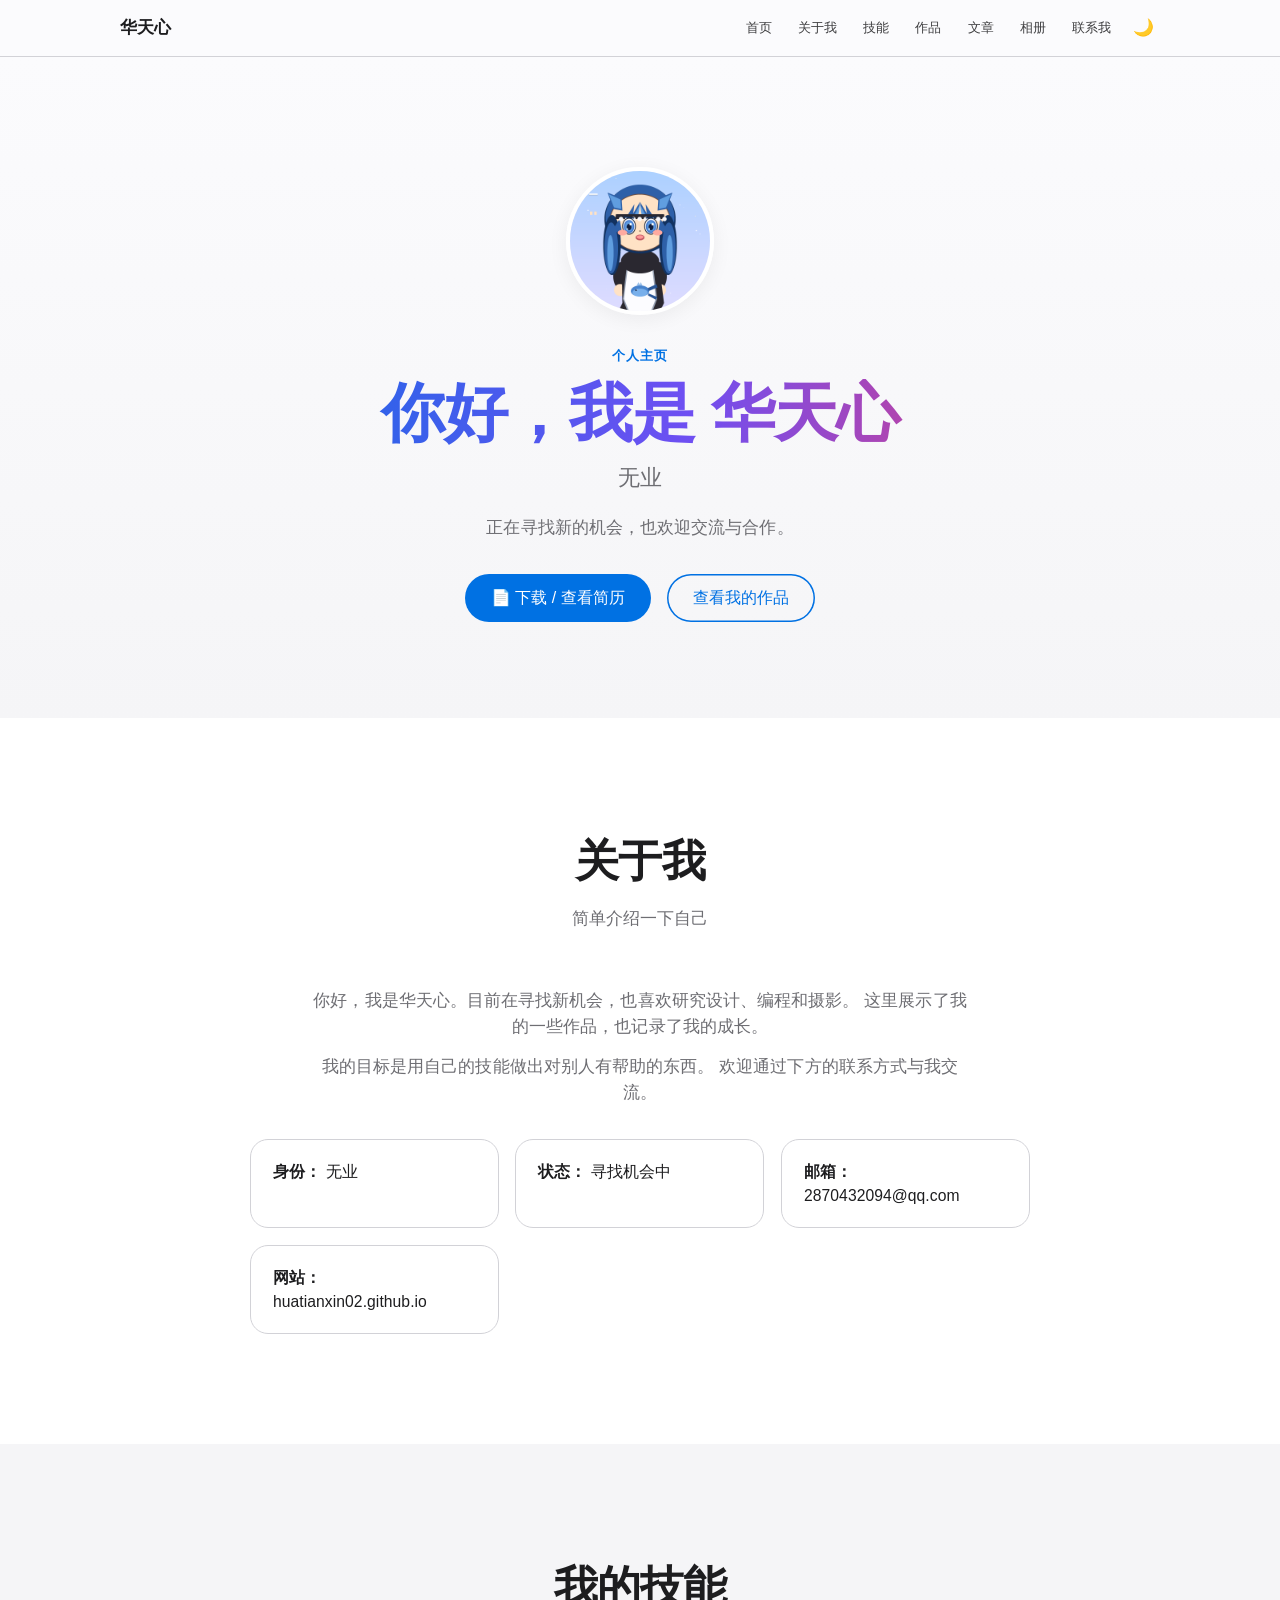
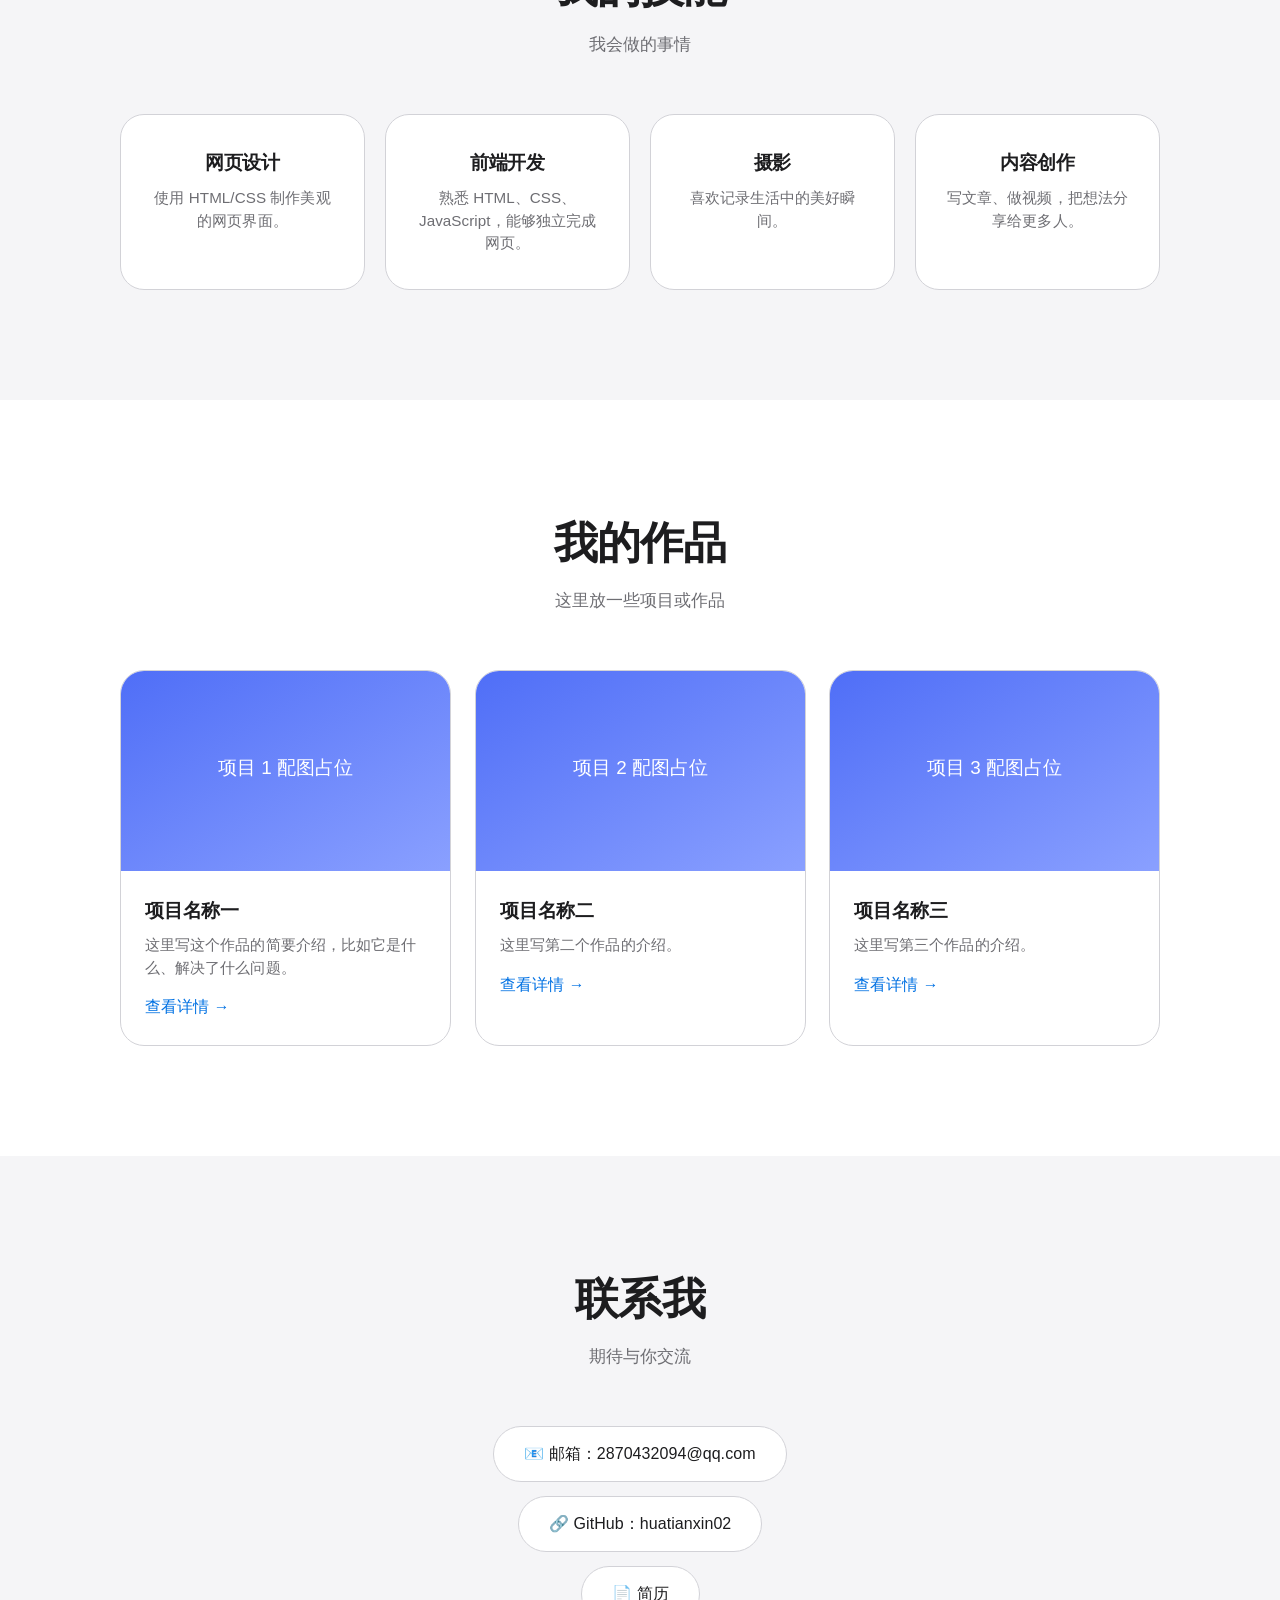
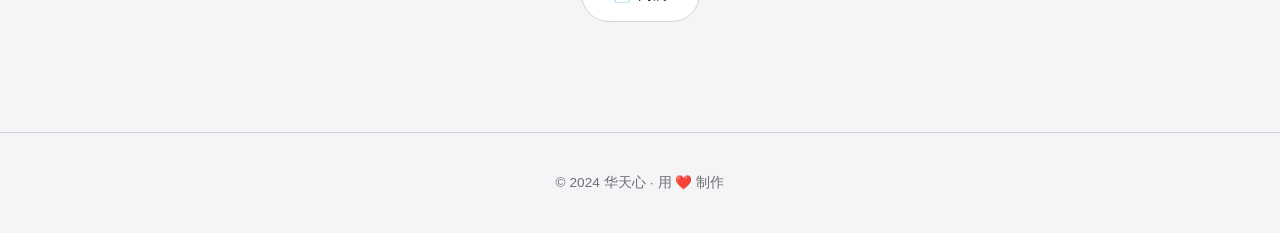
==== commit f700c0f3: "改版为苹果官网风格" ====
--- a/index.html
+++ b/index.html
@@ -40,6 +40,9 @@
       <div class="avatar">
         <img src="images/avatar.png" alt="头像" />
       </div>
+
+      <!-- ↓↓↓ 这里改标题上方的小标签（不需要可以删掉这一行） ↓↓↓ -->
+      <span class="hero-eyebrow">个人主页</span>
 
       <!-- ↓↓↓ 这里改你的名字和一句自我介绍 ↓↓↓ -->
       <h1 class="hero-title">你好，我是 华天心</h1>
--- a/assets/css/style.css
+++ b/assets/css/style.css
@@ -1,43 +1,73 @@
 /* =====================================================
-   华天心的作品集网站 - 样式
-   如果你想改颜色/字体，只需要改最上面的 :root 里的变量
-   深色模式颜色在 body.dark 里
+   华天心的作品集网站 - 样式（苹果官网风格）
+   -----------------------------------------------------
+   · 想换主色：改 :root 里的 --primary
+   · 深色模式颜色：改 body.dark 里的变量
+   · 其余基本不用动
    ===================================================== */
 
 :root {
-  /* 网站主色（想换颜色就改这里的 hex 值） */
-  --primary: #4f6ef7;
-  --primary-dark: #3d5be0;
-  --accent: #ff6b6b;
-
-  /* 文字和背景颜色 */
-  --text: #1f2933;
-  --text-muted: #52606d;
+  /* 主色（苹果蓝） */
+  --primary: #0071e3;
+  --primary-hover: #0077ed;
+
+  /* 文字 */
+  --text: #1d1d1f;
+  --text-muted: #6e6e73;
+
+  /* 背景与卡片 */
   --bg: #ffffff;
-  --bg-alt: #f5f7fb;
-  --border: #e4e8f0;
+  --bg-alt: #f5f5f7;
   --card-bg: #ffffff;
-  --nav-bg: rgba(255, 255, 255, 0.9);
-  --hero-grad: linear-gradient(180deg, #eef2ff 0%, #ffffff 100%);
-
-  /* 圆角和阴影 */
-  --radius: 14px;
-  --shadow: 0 10px 30px rgba(0, 0, 0, 0.08);
-  --shadow-hover: 0 16px 40px rgba(0, 0, 0, 0.14);
-}
-
-/* ---------- 深色模式（点击右上角 🌙 开启） ---------- */
+  --border: #d2d2d7;
+
+  /* 导航栏（毛玻璃） */
+  --nav-bg: rgba(251, 251, 253, 0.8);
+
+  /* 渐变 */
+  --hero-grad: linear-gradient(180deg, #fbfbfd 0%, #f5f5f7 100%);
+  --title-grad: linear-gradient(90deg, #0071e3 0%, #6f4ff2 55%, #ff375f 100%);
+
+  /* 底部 */
+  --footer-bg: #f5f5f7;
+  --footer-text: #6e6e73;
+
+  /* 圆角（苹果式大圆角） */
+  --radius-lg: 24px;
+  --radius: 18px;
+  --radius-pill: 980px;
+
+  /* 阴影（克制、柔和） */
+  --shadow: 0 4px 20px rgba(0, 0, 0, 0.06);
+  --shadow-hover: 0 14px 36px rgba(0, 0, 0, 0.13);
+
+  /* 苹果常用缓动曲线 */
+  --ease: cubic-bezier(0.16, 1, 0.3, 1);
+}
+
+/* ---------- 深色模式（点右上角 🌙 切换） ---------- */
 body.dark {
-  --text: #e6e9f0;
-  --text-muted: #9aa4b8;
-  --bg: #0f1524;
-  --bg-alt: #161d30;
-  --border: #2b3550;
-  --card-bg: #1a2238;
-  --nav-bg: rgba(15, 21, 36, 0.92);
-  --hero-grad: linear-gradient(180deg, #1d2847 0%, #0f1524 100%);
-  --shadow: 0 10px 30px rgba(0, 0, 0, 0.35);
-  --shadow-hover: 0 16px 40px rgba(0, 0, 0, 0.5);
+  --primary: #2997ff;
+  --primary-hover: #47a9ff;
+
+  --text: #f5f5f7;
+  --text-muted: #86868b;
+
+  --bg: #000000;
+  --bg-alt: #1d1d1f;
+  --card-bg: #1d1d1f;
+  --border: #424245;
+
+  --nav-bg: rgba(0, 0, 0, 0.72);
+
+  --hero-grad: linear-gradient(180deg, #000000 0%, #1d1d1f 100%);
+  --title-grad: linear-gradient(90deg, #2997ff 0%, #a78bfa 55%, #ff6482 100%);
+
+  --footer-bg: #1d1d1f;
+  --footer-text: #86868b;
+
+  --shadow: 0 4px 20px rgba(0, 0, 0, 0.5);
+  --shadow-hover: 0 14px 36px rgba(0, 0, 0, 0.75);
 }
 
 * {
@@ -48,31 +78,42 @@
 
 html {
   scroll-behavior: smooth;
+  -webkit-text-size-adjust: 100%;
 }
 
 body {
-  font-family: "PingFang SC", "Microsoft YaHei", -apple-system, BlinkMacSystemFont,
-    "Segoe UI", Roboto, Helvetica, Arial, sans-serif;
+  /* 苹果字体栈：优先 SF Pro / 苹方 */
+  font-family: -apple-system, BlinkMacSystemFont, "SF Pro Text", "SF Pro Display",
+    "Helvetica Neue", "PingFang SC", "Hiragino Sans GB", "Microsoft YaHei", sans-serif;
   color: var(--text);
   background: var(--bg);
-  line-height: 1.7;
+  line-height: 1.5;
+  letter-spacing: 0.004em;
   -webkit-font-smoothing: antialiased;
-  transition: background 0.3s, color 0.3s;
+  -moz-osx-font-smoothing: grayscale;
+  transition: background 0.4s var(--ease), color 0.4s var(--ease);
+  overflow-x: hidden;
 }
 
 .container {
-  width: 92%;
-  max-width: 1080px;
+  width: 88%;
+  max-width: 1040px;
   margin: 0 auto;
 }
 
-/* ---------- 导航栏 ---------- */
+/* 锚点跳转时留出导航高度 */
+section[id] {
+  scroll-margin-top: 70px;
+}
+
+/* ---------- 导航栏：毛玻璃 + 细体 ---------- */
 .navbar {
   position: sticky;
   top: 0;
   z-index: 100;
   background: var(--nav-bg);
-  backdrop-filter: blur(10px);
+  -webkit-backdrop-filter: saturate(180%) blur(20px);
+  backdrop-filter: saturate(180%) blur(20px);
   border-bottom: 1px solid var(--border);
 }
 
@@ -80,141 +121,179 @@
   display: flex;
   align-items: center;
   justify-content: space-between;
-  height: 68px;
+  height: 56px;
+  gap: 16px;
 }
 
 .logo {
-  font-size: 1.35rem;
-  font-weight: 800;
-  color: var(--primary);
+  font-size: 1.05rem;
+  font-weight: 600;
+  letter-spacing: -0.01em;
+  color: var(--text);
   text-decoration: none;
+  white-space: nowrap;
+  transition: opacity 0.25s;
+}
+
+.logo:hover {
+  opacity: 0.7;
 }
 
 .nav-links {
   display: flex;
-  gap: 24px;
+  gap: 26px;
+  margin-left: auto;
 }
 
 .nav-links a {
   color: var(--text);
   text-decoration: none;
-  font-weight: 500;
-  transition: color 0.2s;
+  font-size: 0.82rem;
+  font-weight: 400;
+  opacity: 0.85;
+  transition: opacity 0.25s, color 0.25s;
+  white-space: nowrap;
 }
 
 .nav-links a:hover {
+  opacity: 1;
   color: var(--primary);
 }
 
 .nav-right {
   display: flex;
   align-items: center;
-  gap: 10px;
-}
-
-/* 深色模式切换按钮 */
+  gap: 6px;
+}
+
 .theme-toggle {
+  background: none;
+  border: none;
+  font-size: 1.05rem;
+  cursor: pointer;
+  padding: 4px 6px;
+  border-radius: 50%;
+  line-height: 1;
+  transition: transform 0.35s var(--ease);
+}
+
+.theme-toggle:hover {
+  transform: rotate(25deg) scale(1.12);
+}
+
+.nav-toggle {
+  display: none;
   background: none;
   border: none;
   font-size: 1.25rem;
   cursor: pointer;
+  color: var(--text);
   padding: 4px 6px;
-  border-radius: 8px;
-  transition: transform 0.2s;
-  line-height: 1;
-}
-
-.theme-toggle:hover {
-  transform: rotate(20deg) scale(1.1);
-}
-
-/* 手机菜单按钮 */
-.nav-toggle {
-  display: none;
-  background: none;
-  border: none;
-  font-size: 1.6rem;
-  cursor: pointer;
-  color: var(--text);
-}
-
-/* ---------- 首页 Hero ---------- */
+}
+
+/* ---------- 首页 Hero：超大标题 + 渐变 ---------- */
 .hero {
-  padding: 90px 0 70px;
+  padding: 110px 0 96px;
   text-align: center;
   background: var(--hero-grad);
 }
 
 .avatar {
-  width: 132px;
-  height: 132px;
-  margin: 0 auto 24px;
+  width: 148px;
+  height: 148px;
+  margin: 0 auto 28px;
   border-radius: 50%;
   overflow: hidden;
-  border: 5px solid var(--card-bg);
+  border: 4px solid var(--card-bg);
   box-shadow: var(--shadow);
+  transition: transform 0.5s var(--ease), box-shadow 0.5s var(--ease);
+}
+
+.avatar:hover {
+  transform: scale(1.04);
+  box-shadow: var(--shadow-hover);
 }
 
 .avatar img {
   width: 100%;
   height: 100%;
   object-fit: cover;
-  /* 竖版照片时取上方区域，避免裁掉人脸 */
+  /* 竖版照片取上方区域，避免裁掉人脸 */
   object-position: center 20%;
 }
 
+/* 标题上方的小标签 */
+.hero-eyebrow {
+  display: inline-block;
+  font-size: 0.8rem;
+  font-weight: 600;
+  letter-spacing: 0.06em;
+  color: var(--primary);
+  margin-bottom: 14px;
+}
+
 .hero-title {
-  font-size: 2.6rem;
-  font-weight: 800;
-  margin-bottom: 10px;
+  font-size: clamp(2.3rem, 6vw, 4rem);
+  font-weight: 700;
+  letter-spacing: -0.021em;
+  line-height: 1.08;
+  margin-bottom: 14px;
+  background: var(--title-grad);
+  -webkit-background-clip: text;
+  background-clip: text;
+  -webkit-text-fill-color: transparent;
 }
 
 .hero-subtitle {
-  font-size: 1.25rem;
-  color: var(--primary);
-  font-weight: 600;
-  margin-bottom: 18px;
+  font-size: clamp(1.05rem, 2vw, 1.35rem);
+  color: var(--text-muted);
+  font-weight: 400;
+  margin-bottom: 20px;
 }
 
 .hero-desc {
   color: var(--text-muted);
-  max-width: 560px;
-  margin: 0 auto 28px;
+  max-width: 540px;
+  margin: 0 auto 34px;
   font-size: 1.05rem;
 }
 
 .hero-buttons {
   display: flex;
-  gap: 14px;
+  gap: 16px;
   justify-content: center;
   flex-wrap: wrap;
 }
 
-/* ---------- 按钮 ---------- */
+/* ---------- 按钮：苹果药丸形 ---------- */
 .btn {
   display: inline-block;
   padding: 12px 26px;
-  border-radius: 999px;
-  font-weight: 600;
+  border-radius: var(--radius-pill);
+  font-size: 1rem;
+  font-weight: 500;
   text-decoration: none;
-  transition: transform 0.15s, background 0.2s, box-shadow 0.2s;
+  border: none;
+  cursor: pointer;
+  transition: background 0.3s var(--ease), transform 0.3s var(--ease),
+    box-shadow 0.3s var(--ease), color 0.3s var(--ease);
 }
 
 .btn-primary {
   background: var(--primary);
   color: #fff;
-  box-shadow: var(--shadow);
 }
 
 .btn-primary:hover {
-  background: var(--primary-dark);
+  background: var(--primary-hover);
   transform: translateY(-2px);
+  box-shadow: 0 8px 22px rgba(0, 113, 227, 0.32);
 }
 
 .btn-outline {
   background: transparent;
   color: var(--primary);
-  border: 2px solid var(--primary);
+  box-shadow: inset 0 0 0 1.5px var(--primary);
 }
 
 .btn-outline:hover {
@@ -223,9 +302,9 @@
   transform: translateY(-2px);
 }
 
-/* ---------- 通用区块 ---------- */
+/* ---------- 区块 ---------- */
 .section {
-  padding: 80px 0;
+  padding: 110px 0;
 }
 
 .section-alt {
@@ -233,41 +312,46 @@
 }
 
 .section-title {
-  font-size: 2rem;
-  font-weight: 800;
-  text-align: center;
-  margin-bottom: 8px;
+  font-size: clamp(1.8rem, 3.6vw, 2.75rem);
+  font-weight: 700;
+  letter-spacing: -0.018em;
+  text-align: center;
+  margin-bottom: 12px;
 }
 
 .section-subtitle {
   text-align: center;
   color: var(--text-muted);
-  margin-bottom: 48px;
-}
-
-/* ---------- 子页面顶部横幅 ---------- */
+  font-size: 1.08rem;
+  margin-bottom: 56px;
+}
+
+/* ---------- 子页面顶部 ---------- */
 .page-hero {
-  padding: 64px 0 44px;
+  padding: 84px 0 56px;
   text-align: center;
   background: var(--hero-grad);
 }
 
 .page-hero h1 {
-  font-size: 2.2rem;
-  font-weight: 800;
+  font-size: clamp(1.9rem, 4.4vw, 3rem);
+  font-weight: 700;
+  letter-spacing: -0.02em;
 }
 
 .page-hero p {
   color: var(--text-muted);
-  margin-top: 8px;
+  margin-top: 12px;
+  font-size: 1.08rem;
 }
 
 /* ---------- 关于我 ---------- */
 .about-content {
-  max-width: 720px;
-  margin: 0 auto 24px;
-  color: var(--text-muted);
-  font-size: 1.05rem;
+  max-width: 660px;
+  margin: 0 auto 34px;
+  color: var(--text-muted);
+  font-size: 1.08rem;
+  text-align: center;
 }
 
 .about-content p {
@@ -276,35 +360,41 @@
 
 .info-list {
   list-style: none;
-  max-width: 720px;
+  max-width: 780px;
   margin: 0 auto;
   display: grid;
-  grid-template-columns: repeat(auto-fit, minmax(200px, 1fr));
-  gap: 12px;
+  grid-template-columns: repeat(auto-fit, minmax(210px, 1fr));
+  gap: 16px;
 }
 
 .info-list li {
   background: var(--card-bg);
   border: 1px solid var(--border);
   border-radius: var(--radius);
-  padding: 14px 18px;
+  padding: 20px 22px;
   font-size: 0.98rem;
+  transition: transform 0.4s var(--ease), box-shadow 0.4s var(--ease);
+}
+
+.info-list li:hover {
+  transform: translateY(-4px);
+  box-shadow: var(--shadow-hover);
 }
 
 /* ---------- 技能卡片 ---------- */
 .skills-grid {
   display: grid;
   grid-template-columns: repeat(auto-fit, minmax(220px, 1fr));
-  gap: 22px;
+  gap: 20px;
 }
 
 .skill-card {
   background: var(--card-bg);
   border: 1px solid var(--border);
-  border-radius: var(--radius);
-  padding: 26px 22px;
-  transition: transform 0.2s, box-shadow 0.2s;
-  text-align: center;
+  border-radius: var(--radius-lg);
+  padding: 34px 26px;
+  text-align: center;
+  transition: transform 0.45s var(--ease), box-shadow 0.45s var(--ease);
 }
 
 .skill-card:hover {
@@ -313,9 +403,11 @@
 }
 
 .skill-card h3 {
-  color: var(--primary);
+  color: var(--text);
   margin-bottom: 10px;
-  font-size: 1.15rem;
+  font-size: 1.16rem;
+  font-weight: 600;
+  letter-spacing: -0.01em;
 }
 
 .skill-card p {
@@ -327,16 +419,15 @@
 .projects-grid {
   display: grid;
   grid-template-columns: repeat(auto-fit, minmax(280px, 1fr));
-  gap: 26px;
+  gap: 24px;
 }
 
 .project-card {
   background: var(--card-bg);
   border: 1px solid var(--border);
-  border-radius: var(--radius);
+  border-radius: var(--radius-lg);
   overflow: hidden;
-  box-shadow: var(--shadow);
-  transition: transform 0.2s, box-shadow 0.2s;
+  transition: transform 0.45s var(--ease), box-shadow 0.45s var(--ease);
 }
 
 .project-card:hover {
@@ -345,35 +436,40 @@
 }
 
 .project-card img {
+  display: block;
   width: 100%;
-  height: 180px;
+  height: 200px;
   object-fit: cover;
   background: var(--bg-alt);
 }
 
 .project-body {
-  padding: 22px;
+  padding: 26px 24px;
 }
 
 .project-body h3 {
   margin-bottom: 8px;
   font-size: 1.2rem;
+  font-weight: 600;
+  letter-spacing: -0.01em;
 }
 
 .project-body p {
   color: var(--text-muted);
   font-size: 0.95rem;
-  margin-bottom: 14px;
+  margin-bottom: 16px;
 }
 
 .project-link {
   color: var(--primary);
-  font-weight: 600;
+  font-weight: 500;
+  font-size: 0.98rem;
   text-decoration: none;
+  transition: opacity 0.25s;
 }
 
 .project-link:hover {
-  text-decoration: underline;
+  opacity: 0.7;
 }
 
 /* ---------- 联系区 ---------- */
@@ -381,104 +477,105 @@
   display: flex;
   flex-direction: column;
   align-items: center;
-  gap: 16px;
+  gap: 14px;
 }
 
 .contact-item {
   display: inline-block;
-  padding: 14px 26px;
+  padding: 15px 30px;
   background: var(--card-bg);
   border: 1px solid var(--border);
-  border-radius: 999px;
+  border-radius: var(--radius-pill);
   color: var(--text);
   text-decoration: none;
   font-size: 1rem;
-  transition: transform 0.15s, box-shadow 0.2s, color 0.2s;
+  transition: transform 0.4s var(--ease), box-shadow 0.4s var(--ease),
+    color 0.3s var(--ease);
 }
 
 .contact-item:hover {
   transform: translateY(-3px);
-  box-shadow: var(--shadow);
+  box-shadow: var(--shadow-hover);
   color: var(--primary);
 }
 
 /* ---------- 文章页 ---------- */
 .post-list {
-  max-width: 760px;
+  max-width: 720px;
   margin: 0 auto;
   display: flex;
   flex-direction: column;
-  gap: 22px;
+  gap: 20px;
 }
 
 .post-card {
   background: var(--card-bg);
   border: 1px solid var(--border);
-  border-radius: var(--radius);
-  padding: 24px 28px;
-  box-shadow: var(--shadow);
-  transition: transform 0.2s, box-shadow 0.2s;
+  border-radius: var(--radius-lg);
+  padding: 30px 32px;
+  transition: transform 0.45s var(--ease), box-shadow 0.45s var(--ease);
 }
 
 .post-card:hover {
-  transform: translateY(-4px);
+  transform: translateY(-5px);
   box-shadow: var(--shadow-hover);
 }
 
 .post-card h3 {
-  font-size: 1.25rem;
-  margin-bottom: 6px;
+  font-size: 1.3rem;
+  font-weight: 600;
+  letter-spacing: -0.012em;
+  margin-bottom: 8px;
 }
 
 .post-card .post-date {
   color: var(--primary);
   font-size: 0.85rem;
-  font-weight: 600;
-  margin-bottom: 10px;
+  font-weight: 500;
+  margin-bottom: 12px;
   display: block;
 }
 
 .post-card p {
   color: var(--text-muted);
-  font-size: 0.97rem;
-  margin-bottom: 12px;
+  font-size: 1rem;
+  margin-bottom: 14px;
 }
 
 .post-card a {
   color: var(--primary);
-  font-weight: 600;
+  font-weight: 500;
   text-decoration: none;
 }
 
 .post-card a:hover {
-  text-decoration: underline;
+  opacity: 0.7;
 }
 
 /* ---------- 相册页 ---------- */
 .gallery-grid {
   display: grid;
-  grid-template-columns: repeat(auto-fill, minmax(240px, 1fr));
+  grid-template-columns: repeat(auto-fill, minmax(250px, 1fr));
   gap: 18px;
 }
 
 .gallery-item {
   position: relative;
-  border-radius: var(--radius);
+  border-radius: var(--radius-lg);
   overflow: hidden;
-  box-shadow: var(--shadow);
   cursor: pointer;
-  transition: transform 0.2s, box-shadow 0.2s;
+  transition: transform 0.5s var(--ease), box-shadow 0.5s var(--ease);
 }
 
 .gallery-item:hover {
-  transform: scale(1.02);
+  transform: scale(1.025);
   box-shadow: var(--shadow-hover);
 }
 
 .gallery-item img {
   display: block;
   width: 100%;
-  height: 210px;
+  height: 230px;
   object-fit: cover;
 }
 
@@ -487,13 +584,13 @@
   left: 0;
   right: 0;
   bottom: 0;
-  padding: 28px 14px 10px;
-  background: linear-gradient(transparent, rgba(0, 0, 0, 0.65));
+  padding: 34px 16px 14px;
+  background: linear-gradient(transparent, rgba(0, 0, 0, 0.68));
   color: #fff;
   font-size: 0.9rem;
   text-align: center;
   opacity: 0;
-  transition: opacity 0.25s;
+  transition: opacity 0.35s var(--ease);
 }
 
 .gallery-item:hover .gallery-caption {
@@ -511,37 +608,42 @@
   margin: 0 auto;
   background: var(--card-bg);
   border: 1px solid var(--border);
-  border-radius: var(--radius);
-  padding: 42px 48px;
+  border-radius: var(--radius-lg);
+  padding: 52px 56px;
   box-shadow: var(--shadow);
 }
 
 .resume-head {
   text-align: center;
-  border-bottom: 2px solid var(--primary);
-  padding-bottom: 18px;
-  margin-bottom: 26px;
+  padding-bottom: 24px;
+  margin-bottom: 32px;
+  border-bottom: 1px solid var(--border);
 }
 
 .resume-head h1 {
-  font-size: 2rem;
-  margin-bottom: 6px;
+  font-size: 2.1rem;
+  font-weight: 700;
+  letter-spacing: -0.02em;
+  margin-bottom: 10px;
 }
 
 .resume-head p {
   color: var(--text-muted);
+  font-size: 0.98rem;
 }
 
 .resume-section {
-  margin-bottom: 24px;
+  margin-bottom: 30px;
 }
 
 .resume-section h2 {
-  font-size: 1.2rem;
-  color: var(--primary);
-  border-left: 4px solid var(--primary);
-  padding-left: 10px;
-  margin-bottom: 12px;
+  font-size: 1.16rem;
+  font-weight: 600;
+  letter-spacing: -0.01em;
+  color: var(--text);
+  margin-bottom: 14px;
+  padding-left: 12px;
+  border-left: 3px solid var(--primary);
 }
 
 .resume-section ul {
@@ -549,17 +651,20 @@
 }
 
 .resume-section li {
-  padding: 6px 0 6px 18px;
+  padding: 7px 0 7px 18px;
   position: relative;
   color: var(--text-muted);
 }
 
 .resume-section li::before {
-  content: "•";
+  content: "";
   position: absolute;
-  left: 4px;
-  color: var(--primary);
-  font-weight: 700;
+  left: 2px;
+  top: 16px;
+  width: 6px;
+  height: 6px;
+  border-radius: 50%;
+  background: var(--primary);
 }
 
 .resume-row {
@@ -569,7 +674,7 @@
   flex-wrap: wrap;
 }
 
-/* 打印时：只保留简历内容 */
+/* 打印时只保留简历内容 */
 @media print {
   .navbar,
   .footer,
@@ -593,24 +698,25 @@
   }
 }
 
-/* ---------- 返回顶部按钮 ---------- */
+/* ---------- 返回顶部 ---------- */
 #backToTop {
   position: fixed;
-  right: 22px;
-  bottom: 22px;
+  right: 24px;
+  bottom: 24px;
   width: 46px;
   height: 46px;
   border-radius: 50%;
   border: none;
   background: var(--primary);
   color: #fff;
-  font-size: 1.35rem;
+  font-size: 1.25rem;
   cursor: pointer;
   box-shadow: var(--shadow);
   opacity: 0;
   visibility: hidden;
-  transform: translateY(12px);
-  transition: opacity 0.25s, transform 0.25s, visibility 0.25s, background 0.2s;
+  transform: translateY(14px);
+  transition: opacity 0.4s var(--ease), transform 0.4s var(--ease),
+    visibility 0.4s, background 0.3s;
   z-index: 999;
 }
 
@@ -621,35 +727,68 @@
 }
 
 #backToTop:hover {
-  background: var(--primary-dark);
-}
-
-/* ---------- 底部 ---------- */
+  background: var(--primary-hover);
+  transform: translateY(-3px);
+}
+
+/* ---------- 底部（苹果式浅灰细字） ---------- */
 .footer {
-  padding: 34px 0;
-  background: #1e242b;
-  color: #aab2bd;
-  text-align: center;
-  font-size: 0.92rem;
-}
-
-/* ---------- 响应式（手机端） ---------- */
-@media (max-width: 760px) {
+  padding: 40px 0;
+  background: var(--footer-bg);
+  color: var(--footer-text);
+  text-align: center;
+  font-size: 0.85rem;
+  border-top: 1px solid var(--border);
+}
+
+/* ---------- 滚动淡入动效（由 main.js 触发） ---------- */
+.reveal {
+  opacity: 0;
+  transform: translateY(26px);
+  transition: opacity 0.9s var(--ease), transform 0.9s var(--ease);
+  will-change: opacity, transform;
+}
+
+.reveal.is-visible {
+  opacity: 1;
+  transform: none;
+}
+
+/* 尊重系统「减弱动态效果」设置 */
+@media (prefers-reduced-motion: reduce) {
+  html {
+    scroll-behavior: auto;
+  }
+
+  .reveal {
+    opacity: 1;
+    transform: none;
+    transition: none;
+  }
+
+  * {
+    animation: none !important;
+  }
+}
+
+/* ---------- 响应式：平板 / 手机 ---------- */
+@media (max-width: 900px) {
   .nav-toggle {
     display: block;
   }
 
   .nav-links {
     position: absolute;
-    top: 68px;
+    top: 56px;
     left: 0;
     right: 0;
     flex-direction: column;
     gap: 0;
+    margin-left: 0;
     background: var(--card-bg);
     border-bottom: 1px solid var(--border);
     display: none;
-    box-shadow: var(--shadow);
+    box-shadow: var(--shadow-hover);
   }
 
   .nav-links.open {
@@ -658,30 +797,44 @@
 
   .nav-links a {
     padding: 16px 24px;
+    font-size: 0.95rem;
+    opacity: 1;
     border-bottom: 1px solid var(--border);
   }
 
   .nav-links a:last-child {
     border-bottom: none;
   }
-
+}
+
+@media (max-width: 760px) {
   .hero {
-    padding: 60px 0 50px;
-  }
-
-  .hero-title {
-    font-size: 2rem;
+    padding: 72px 0 64px;
+  }
+
+  .avatar {
+    width: 120px;
+    height: 120px;
   }
 
   .section {
-    padding: 56px 0;
-  }
-
-  .section-title {
-    font-size: 1.6rem;
+    padding: 72px 0;
+  }
+
+  .section-subtitle {
+    margin-bottom: 40px;
   }
 
   .resume-card {
-    padding: 28px 20px;
-  }
-}
+    padding: 32px 22px;
+  }
+
+  .resume-head h1 {
+    font-size: 1.7rem;
+  }
+
+  #backToTop {
+    right: 16px;
+    bottom: 16px;
+  }
+}
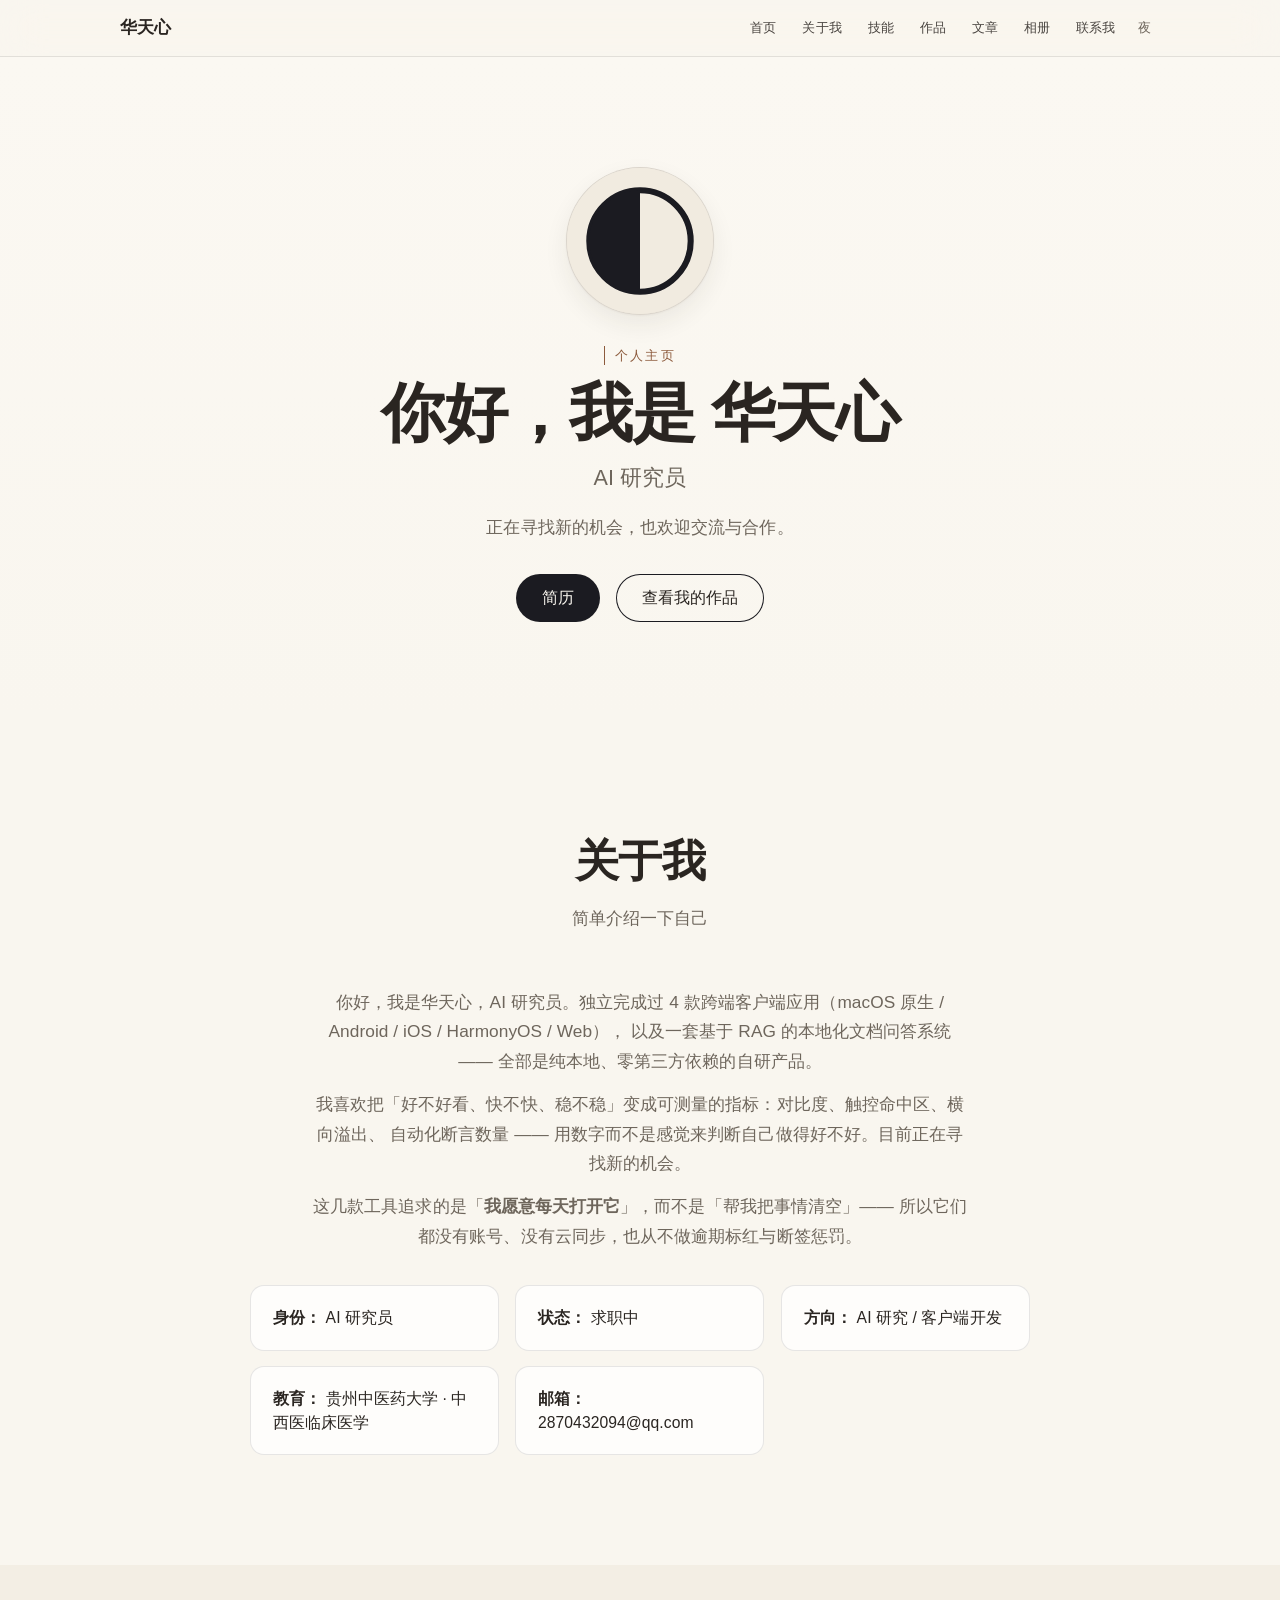
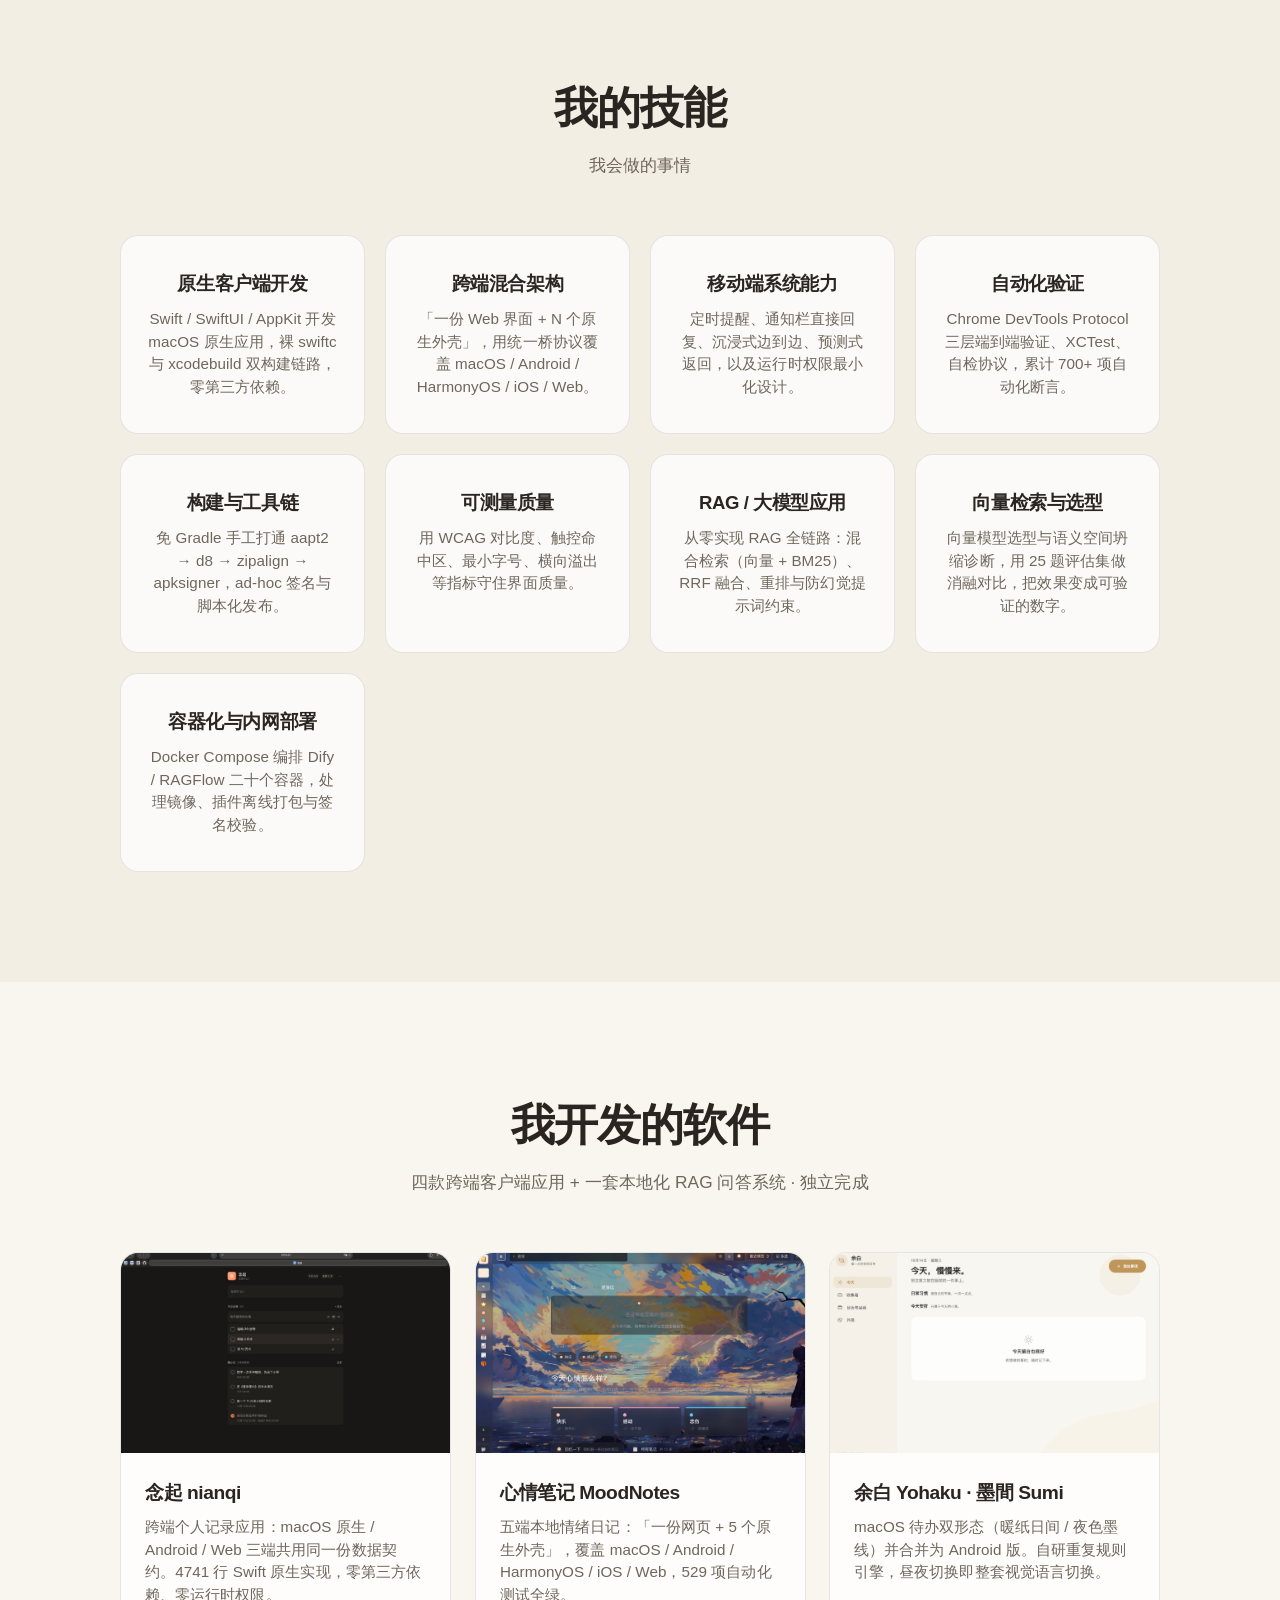
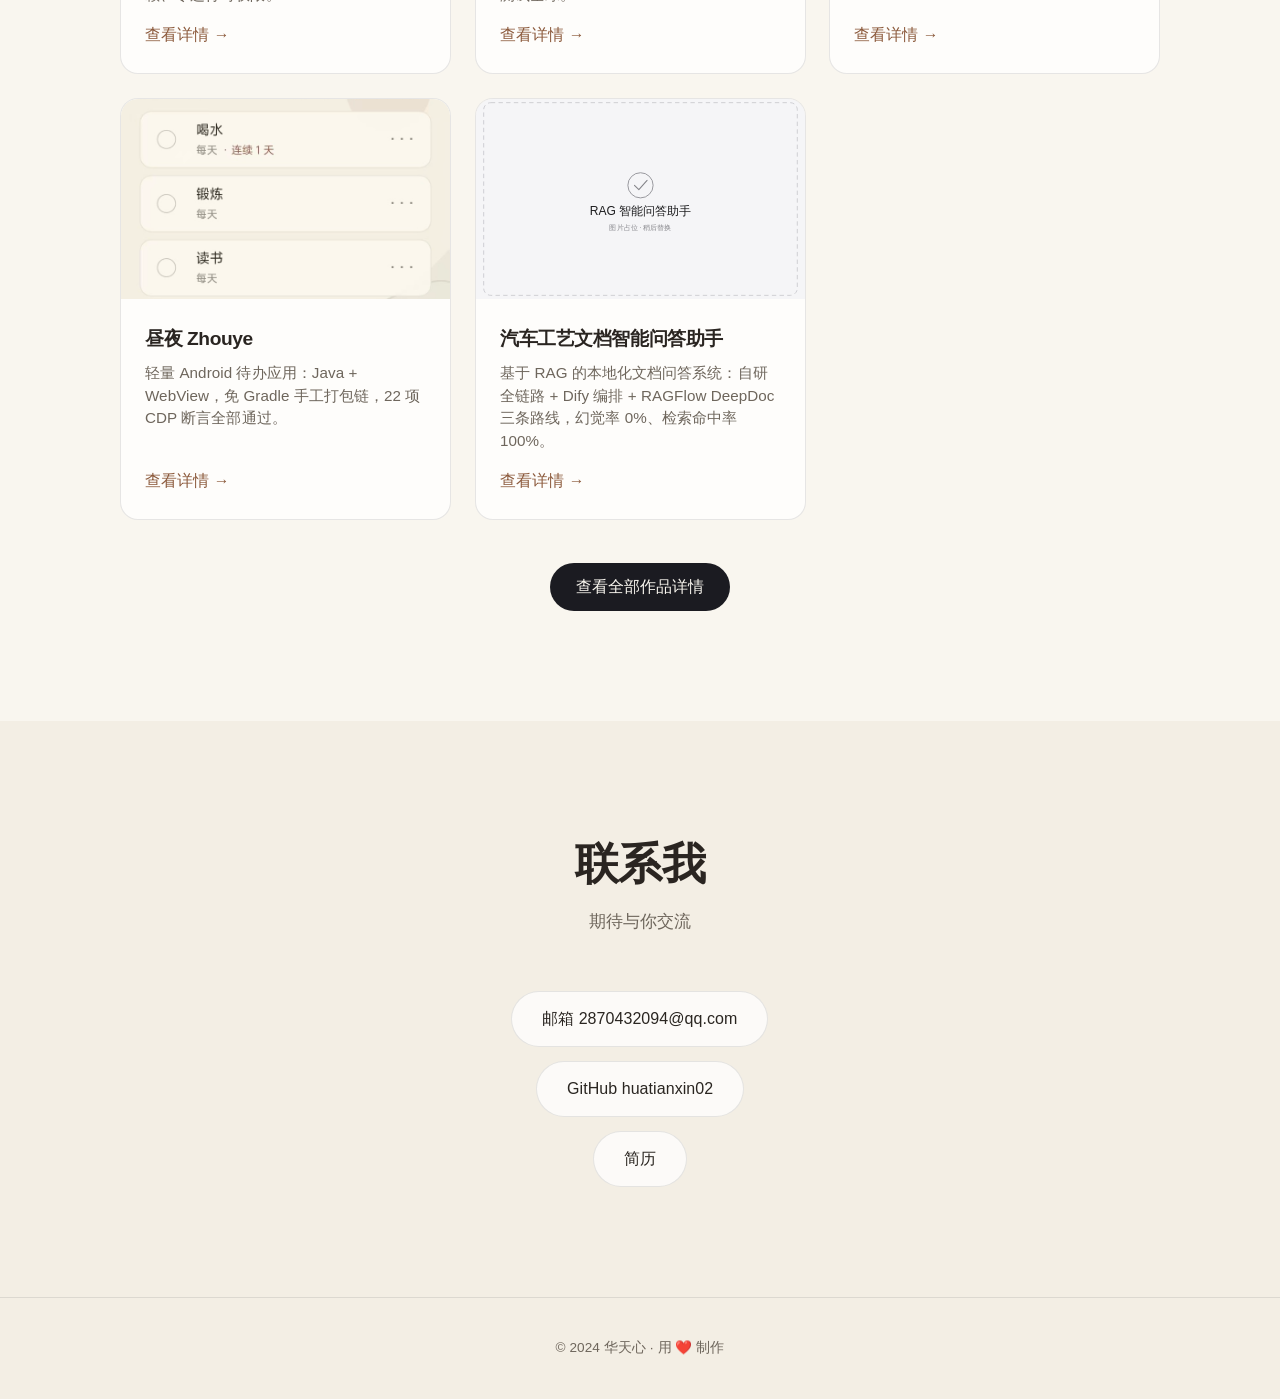
==== commit 2d185273: "000 改为昼夜风格，补充身份与教育经历，头像换成应用图标" ====
--- a/index.html
+++ b/index.html
@@ -20,14 +20,14 @@
         <a href="index.html">首页</a>
         <a href="index.html#about">关于我</a>
         <a href="index.html#skills">技能</a>
-        <a href="index.html#projects">作品</a>
+        <a href="projects.html">作品</a>
         <a href="blog.html">文章</a>
         <a href="gallery.html">相册</a>
         <a href="index.html#contact">联系我</a>
       </nav>
       <!-- 右侧：深色模式 + 手机菜单按钮 -->
       <div class="nav-right">
-        <button class="theme-toggle" aria-label="切换深色模式">🌙</button>
+        <button class="theme-toggle" aria-label="切换深色模式">夜</button>
         <button class="nav-toggle" aria-label="打开菜单">☰</button>
       </div>
     </div>
@@ -38,7 +38,7 @@
     <div class="container">
       <!-- ↓↓↓ 这里改你的头像（可选）：把图片放入 images 文件夹后改下面的文件名 ↓↓↓ -->
       <div class="avatar">
-        <img src="images/avatar.png" alt="头像" />
+        <img src="images/avatar.svg" alt="头像" />
       </div>
 
       <!-- ↓↓↓ 这里改标题上方的小标签（不需要可以删掉这一行） ↓↓↓ -->
@@ -46,7 +46,7 @@
 
       <!-- ↓↓↓ 这里改你的名字和一句自我介绍 ↓↓↓ -->
       <h1 class="hero-title">你好，我是 华天心</h1>
-      <p class="hero-subtitle">无业</p>
+      <p class="hero-subtitle">AI 研究员</p>
 
       <!-- ↓↓↓ 这里改一句简短的个性化介绍 ↓↓↓ -->
       <p class="hero-desc">
@@ -56,8 +56,8 @@
       <!-- 按钮区，可自由增删 -->
       <div class="hero-buttons">
         <!-- 下载/查看简历 -->
-        <a href="resume.html" class="btn btn-primary">📄 下载 / 查看简历</a>
-        <a href="#projects" class="btn btn-outline">查看我的作品</a>
+        <a href="resume.html" class="btn btn-primary">简历</a>
+        <a href="projects.html" class="btn btn-outline">查看我的作品</a>
       </div>
     </div>
   </section>
@@ -71,21 +71,26 @@
       <!-- ↓↓↓ 这里写你的个人介绍，可以多写几句 ↓↓↓ -->
       <div class="about-content">
         <p>
-          你好，我是华天心。目前在寻找新机会，也喜欢研究设计、编程和摄影。
-          这里展示了我的一些作品，也记录了我的成长。
+          你好，我是华天心，AI 研究员。独立完成过 4 款跨端客户端应用（macOS 原生 / Android / iOS / HarmonyOS / Web），
+          以及一套基于 RAG 的本地化文档问答系统 —— 全部是纯本地、零第三方依赖的自研产品。
         </p>
         <p>
-          我的目标是用自己的技能做出对别人有帮助的东西。
-          欢迎通过下方的联系方式与我交流。
+          我喜欢把「好不好看、快不快、稳不稳」变成可测量的指标：对比度、触控命中区、横向溢出、
+          自动化断言数量 —— 用数字而不是感觉来判断自己做得好不好。目前正在寻找新的机会。
+        </p>
+        <p>
+          这几款工具追求的是「<strong>我愿意每天打开它</strong>」，而不是「帮我把事情清空」——
+          所以它们都没有账号、没有云同步，也从不做逾期标红与断签惩罚。
         </p>
       </div>
 
       <!-- ↓↓↓ 这里写你的基本信息，可自由增删 ↓↓↓ -->
       <ul class="info-list">
-        <li><strong>身份：</strong> 无业</li>
-        <li><strong>状态：</strong> 寻找机会中</li>
+        <li><strong>身份：</strong> AI 研究员</li>
+        <li><strong>状态：</strong> 求职中</li>
+        <li><strong>方向：</strong> AI 研究 / 客户端开发</li>
+        <li><strong>教育：</strong> 贵州中医药大学 · 中西医临床医学</li>
         <li><strong>邮箱：</strong> 2870432094@qq.com</li>
-        <li><strong>网站：</strong> huatianxin02.github.io</li>
       </ul>
     </div>
   </section>
@@ -99,20 +104,40 @@
       <!-- ↓↓↓ 技能卡片，想加就复制一段 <div class="skill-card">...</div>，想删就删掉 ↓↓↓ -->
       <div class="skills-grid">
         <div class="skill-card">
-          <h3>网页设计</h3>
-          <p>使用 HTML/CSS 制作美观的网页界面。</p>
-        </div>
-        <div class="skill-card">
-          <h3>前端开发</h3>
-          <p>熟悉 HTML、CSS、JavaScript，能够独立完成网页。</p>
-        </div>
-        <div class="skill-card">
-          <h3>摄影</h3>
-          <p>喜欢记录生活中的美好瞬间。</p>
-        </div>
-        <div class="skill-card">
-          <h3>内容创作</h3>
-          <p>写文章、做视频，把想法分享给更多人。</p>
+          <h3>原生客户端开发</h3>
+          <p>Swift / SwiftUI / AppKit 开发 macOS 原生应用，裸 swiftc 与 xcodebuild 双构建链路，零第三方依赖。</p>
+        </div>
+        <div class="skill-card">
+          <h3>跨端混合架构</h3>
+          <p>「一份 Web 界面 + N 个原生外壳」，用统一桥协议覆盖 macOS / Android / HarmonyOS / iOS / Web。</p>
+        </div>
+        <div class="skill-card">
+          <h3>移动端系统能力</h3>
+          <p>定时提醒、通知栏直接回复、沉浸式边到边、预测式返回，以及运行时权限最小化设计。</p>
+        </div>
+        <div class="skill-card">
+          <h3>自动化验证</h3>
+          <p>Chrome DevTools Protocol 三层端到端验证、XCTest、自检协议，累计 700+ 项自动化断言。</p>
+        </div>
+        <div class="skill-card">
+          <h3>构建与工具链</h3>
+          <p>免 Gradle 手工打通 aapt2 → d8 → zipalign → apksigner，ad-hoc 签名与脚本化发布。</p>
+        </div>
+        <div class="skill-card">
+          <h3>可测量质量</h3>
+          <p>用 WCAG 对比度、触控命中区、最小字号、横向溢出等指标守住界面质量。</p>
+        </div>
+        <div class="skill-card">
+          <h3>RAG / 大模型应用</h3>
+          <p>从零实现 RAG 全链路：混合检索（向量 + BM25）、RRF 融合、重排与防幻觉提示词约束。</p>
+        </div>
+        <div class="skill-card">
+          <h3>向量检索与选型</h3>
+          <p>向量模型选型与语义空间坍缩诊断，用 25 题评估集做消融对比，把效果变成可验证的数字。</p>
+        </div>
+        <div class="skill-card">
+          <h3>容器化与内网部署</h3>
+          <p>Docker Compose 编排 Dify / RAGFlow 二十个容器，处理镜像、插件离线打包与签名校验。</p>
         </div>
       </div>
     </div>
@@ -121,37 +146,59 @@
   <!-- ===================== 作品 / 项目 ===================== -->
   <section id="projects" class="section">
     <div class="container">
-      <h2 class="section-title">我的作品</h2>
-      <p class="section-subtitle">这里放一些项目或作品</p>
-
-      <!-- ↓↓↓ 作品卡片，想加就复制一段 <div class="project-card">...</div>，想删就删掉 ↓↓↓ -->
+      <h2 class="section-title">我开发的软件</h2>
+      <p class="section-subtitle">四款跨端客户端应用 + 一套本地化 RAG 问答系统 · 独立完成</p>
+
+      <!-- ↓↓↓ 作品卡片：封面图在 images/projects/ 里，想换成自己的截图就替换同名文件 ↓↓↓ -->
       <div class="projects-grid">
         <article class="project-card">
-          <img src="images/project1.svg" alt="项目一封面" />
-          <div class="project-body">
-            <h3>项目名称一</h3>
-            <p>这里写这个作品的简要介绍，比如它是什么、解决了什么问题。</p>
-            <a href="#" class="project-link">查看详情 →</a>
-          </div>
-        </article>
-
-        <article class="project-card">
-          <img src="images/project2.svg" alt="项目二封面" />
-          <div class="project-body">
-            <h3>项目名称二</h3>
-            <p>这里写第二个作品的介绍。</p>
-            <a href="#" class="project-link">查看详情 →</a>
-          </div>
-        </article>
-
-        <article class="project-card">
-          <img src="images/project3.svg" alt="项目三封面" />
-          <div class="project-body">
-            <h3>项目名称三</h3>
-            <p>这里写第三个作品的介绍。</p>
-            <a href="#" class="project-link">查看详情 →</a>
-          </div>
-        </article>
+          <img src="images/projects/cover-nianqi.jpg" alt="念起 nianqi 封面" />
+          <div class="project-body">
+            <h3>念起 nianqi</h3>
+            <p>跨端个人记录应用：macOS 原生 / Android / Web 三端共用同一份数据契约。4741 行 Swift 原生实现，零第三方依赖、零运行时权限。</p>
+            <a href="projects.html#nianqi" class="project-link">查看详情 →</a>
+          </div>
+        </article>
+
+        <article class="project-card">
+          <img src="images/projects/cover-mood.jpg" alt="心情笔记 MoodNotes 封面" />
+          <div class="project-body">
+            <h3>心情笔记 MoodNotes</h3>
+            <p>五端本地情绪日记：「一份网页 + 5 个原生外壳」，覆盖 macOS / Android / HarmonyOS / iOS / Web，529 项自动化测试全绿。</p>
+            <a href="projects.html#mood" class="project-link">查看详情 →</a>
+          </div>
+        </article>
+
+        <article class="project-card">
+          <img src="images/projects/cover-yohaku.jpg" alt="余白 墨間 封面" />
+          <div class="project-body">
+            <h3>余白 Yohaku · 墨間 Sumi</h3>
+            <p>macOS 待办双形态（暖纸日间 / 夜色墨线）并合并为 Android 版。自研重复规则引擎，昼夜切换即整套视觉语言切换。</p>
+            <a href="projects.html#yohaku" class="project-link">查看详情 →</a>
+          </div>
+        </article>
+
+        <article class="project-card">
+          <img src="images/projects/cover-zhouye.jpg" alt="昼夜 Zhouye 封面" />
+          <div class="project-body">
+            <h3>昼夜 Zhouye</h3>
+            <p>轻量 Android 待办应用：Java + WebView，免 Gradle 手工打包链，22 项 CDP 断言全部通过。</p>
+            <a href="projects.html#zhouye" class="project-link">查看详情 →</a>
+          </div>
+        </article>
+
+        <article class="project-card">
+          <img src="images/projects/cover-rag.svg" alt="RAG 智能问答助手封面" />
+          <div class="project-body">
+            <h3>汽车工艺文档智能问答助手</h3>
+            <p>基于 RAG 的本地化文档问答系统：自研全链路 + Dify 编排 + RAGFlow DeepDoc 三条路线，幻觉率 0%、检索命中率 100%。</p>
+            <a href="projects.html#rag" class="project-link">查看详情 →</a>
+          </div>
+        </article>
+      </div>
+
+      <div class="hero-buttons" style="margin-top: 44px;">
+        <a href="projects.html" class="btn btn-primary">查看全部作品详情</a>
       </div>
     </div>
   </section>
@@ -164,9 +211,9 @@
 
       <!-- ↓↓↓ 这里改你的联系方式，可以添加更多 ↓↓↓ -->
       <div class="contact-links">
-        <a href="mailto:2870432094@qq.com" class="contact-item">📧 邮箱：2870432094@qq.com</a>
-        <a href="https://github.com/huatianxin02" class="contact-item">🔗 GitHub：huatianxin02</a>
-        <a href="resume.html" class="contact-item">📄 简历</a>
+        <a href="mailto:2870432094@qq.com" class="contact-item">邮箱 2870432094@qq.com</a>
+        <a href="https://github.com/huatianxin02" class="contact-item">GitHub huatianxin02</a>
+        <a href="resume.html" class="contact-item">简历</a>
       </div>
     </div>
   </section>
--- a/assets/css/style.css
+++ b/assets/css/style.css
@@ -1,73 +1,106 @@
 /* =====================================================
-   华天心的作品集网站 - 样式（苹果官网风格）
+   华天心的作品集网站 - 样式（昼夜风格）
    -----------------------------------------------------
-   · 想换主色：改 :root 里的 --primary
-   · 深色模式颜色：改 body.dark 里的变量
-   · 其余基本不用动
+   · 设计语言取自「昼夜 / 余白 / 墨間」：
+     日间是暖纸面，夜间是蓝调炭黑；不用纯黑，也不用纯白。
+     日间靠投影表达卡片边界，夜间改用 1px 细线。
+     标题靠字重与字距表现安静，不用装饰。
+   · 想换主题色：改 :root 里的 --accent
+   · 夜间颜色：改 body.dark 里的变量
    ===================================================== */
 
 :root {
-  /* 主色（苹果蓝） */
-  --primary: #0071e3;
-  --primary-hover: #0077ed;
-
-  /* 文字 */
-  --text: #1d1d1f;
-  --text-muted: #6e6e73;
-
-  /* 背景与卡片 */
-  --bg: #ffffff;
-  --bg-alt: #f5f5f7;
-  --card-bg: #ffffff;
-  --border: #d2d2d7;
-
-  /* 导航栏（毛玻璃） */
-  --nav-bg: rgba(251, 251, 253, 0.8);
-
-  /* 渐变 */
-  --hero-grad: linear-gradient(180deg, #fbfbfd 0%, #f5f5f7 100%);
-  --title-grad: linear-gradient(90deg, #0071e3 0%, #6f4ff2 55%, #ff375f 100%);
+  /* 主题色（陶土，取自昼夜日间主题） */
+  --accent: #8c5a3c;
+  --accent-hover: #7a4b31;
+  --primary: #8c5a3c;
+  --primary-hover: #7a4b31;
+
+  /* 墨色与文字 */
+  --ink: #1b1b21;
+  --text: #2a2521;
+  --text-muted: #6e665c;
+
+  /* 纸面（不用纯白） */
+  --bg: #f9f6ef;
+  --bg-alt: #f3eee4;
+  --card-bg: rgba(255, 255, 255, 0.72);
+  --border: rgba(27, 27, 33, 0.1);
+
+  /* 导航栏 */
+  --nav-bg: rgba(249, 246, 239, 0.82);
+
+  /* 渐变（极淡的纸面过渡） */
+  --hero-grad: linear-gradient(180deg, #fbf8f2 0%, #f9f6ef 100%);
+  --title-grad: none;
 
   /* 底部 */
-  --footer-bg: #f5f5f7;
-  --footer-text: #6e6e73;
-
-  /* 圆角（苹果式大圆角） */
-  --radius-lg: 24px;
-  --radius: 18px;
-  --radius-pill: 980px;
-
-  /* 阴影（克制、柔和） */
-  --shadow: 0 4px 20px rgba(0, 0, 0, 0.06);
-  --shadow-hover: 0 14px 36px rgba(0, 0, 0, 0.13);
-
-  /* 苹果常用缓动曲线 */
-  --ease: cubic-bezier(0.16, 1, 0.3, 1);
-}
-
-/* ---------- 深色模式（点右上角 🌙 切换） ---------- */
+  --footer-bg: #f3eee4;
+  --footer-text: #6e665c;
+
+  /* 圆角：日间 18，夜间 14 */
+  --radius-lg: 18px;
+  --radius: 14px;
+  --radius-pill: 999px;
+
+  /* 阴影：只留一层极淡的投影（暗色下不用） */
+  --shadow: 0 1px 2px rgba(43, 36, 28, 0.04), 0 10px 24px rgba(43, 36, 28, 0.07);
+  --shadow-hover: 0 2px 4px rgba(43, 36, 28, 0.05), 0 16px 34px rgba(43, 36, 28, 0.1);
+
+  /* 按钮：压暗的墨底 */
+  --btn-bg: #1b1b21;
+  --btn-text: #f9f6ef;
+  --btn-hover: #2c2c34;
+
+  /* 标题：白天 600 / 负字距 */
+  --heading-weight: 600;
+  --heading-tracking: -0.022em;
+
+  --ease: cubic-bezier(0.22, 0.61, 0.36, 1);
+}
+
+/* ---------- 夜间（点右上角「夜」切换）：蓝调炭黑 + 1px 细线 ---------- */
 body.dark {
-  --primary: #2997ff;
-  --primary-hover: #47a9ff;
-
-  --text: #f5f5f7;
-  --text-muted: #86868b;
-
-  --bg: #000000;
-  --bg-alt: #1d1d1f;
-  --card-bg: #1d1d1f;
-  --border: #424245;
-
-  --nav-bg: rgba(0, 0, 0, 0.72);
-
-  --hero-grad: linear-gradient(180deg, #000000 0%, #1d1d1f 100%);
-  --title-grad: linear-gradient(90deg, #2997ff 0%, #a78bfa 55%, #ff6482 100%);
-
-  --footer-bg: #1d1d1f;
-  --footer-text: #86868b;
-
-  --shadow: 0 4px 20px rgba(0, 0, 0, 0.5);
-  --shadow-hover: 0 14px 36px rgba(0, 0, 0, 0.75);
+  /* 夜间主题色（藤） */
+  --accent: #a292c4;
+  --accent-hover: #b4a6d2;
+  --primary: #a292c4;
+  --primary-hover: #b4a6d2;
+
+  --ink: #e9e5db;
+  --text: #e9e5db;
+  --text-muted: #9a958c;
+
+  /* 蓝调炭黑，刻意不用纯黑 */
+  --bg: #0e0e11;
+  --bg-alt: #131317;
+  --card-bg: #131317;
+  --border: #26262c;
+
+  --nav-bg: rgba(14, 14, 17, 0.82);
+
+  --hero-grad: linear-gradient(180deg, #121216 0%, #0e0e11 100%);
+  --title-grad: none;
+
+  --footer-bg: #131317;
+  --footer-text: #9a958c;
+
+  /* 圆角收窄一档 */
+  --radius-lg: 14px;
+  --radius: 12px;
+
+  /* 暗色下不用投影 —— 卡片边界改由 1px 细线表达 */
+  --shadow: none;
+  --shadow-hover: none;
+
+  /* 按钮反相：纸色底 + 墨色字 */
+  --btn-bg: #e9e5db;
+  --btn-text: #0e0e11;
+  --btn-hover: #f5f2ea;
+
+  /* 标题：夜里 300 / 宽字距 */
+  --heading-weight: 300;
+  --heading-tracking: 0.075em;
 }
 
 * {
@@ -838,3 +871,750 @@
     bottom: 16px;
   }
 }
+
+/* =====================================================
+   作品详情页（projects.html）· 苹果式案例展示
+   ===================================================== */
+.project-case {
+  max-width: 980px;
+  margin: 0 auto 120px;
+}
+
+.project-case:last-child {
+  margin-bottom: 0;
+}
+
+/* 项目之间用一条细线分隔 */
+.project-case + .project-case {
+  border-top: 1px solid var(--border);
+  padding-top: 100px;
+}
+
+.case-head {
+  text-align: center;
+  margin-bottom: 20px;
+}
+
+.case-index {
+  display: inline-block;
+  font-size: 0.78rem;
+  font-weight: 600;
+  letter-spacing: 0.14em;
+  color: var(--primary);
+}
+
+.case-head h2 {
+  font-size: clamp(1.7rem, 3.4vw, 2.5rem);
+  font-weight: 700;
+  letter-spacing: -0.02em;
+  margin: 8px 0 12px;
+}
+
+.case-tagline {
+  color: var(--text-muted);
+  font-size: 1.08rem;
+}
+
+/* 技术标签 */
+.case-tags {
+  display: flex;
+  flex-wrap: wrap;
+  gap: 8px;
+  justify-content: center;
+  margin: 24px 0 30px;
+}
+
+.case-tags span {
+  font-size: 0.78rem;
+  color: var(--text-muted);
+  background: var(--bg-alt);
+  border: 1px solid var(--border);
+  padding: 6px 14px;
+  border-radius: var(--radius-pill);
+  white-space: nowrap;
+}
+
+/* 一句话定位 */
+.case-lead {
+  max-width: 720px;
+  margin: 0 auto 36px;
+  text-align: center;
+  color: var(--text-muted);
+  font-size: 1.06rem;
+}
+
+/* 核心工作要点 */
+.case-points {
+  list-style: none;
+  max-width: 820px;
+  margin: 0 auto 40px;
+}
+
+.case-points li {
+  position: relative;
+  padding: 11px 0 11px 28px;
+  color: var(--text-muted);
+  font-size: 0.99rem;
+}
+
+.case-points li::before {
+  content: "";
+  position: absolute;
+  left: 6px;
+  top: 21px;
+  width: 7px;
+  height: 7px;
+  border-radius: 50%;
+  background: var(--primary);
+}
+
+.case-points strong {
+  color: var(--text);
+  font-weight: 600;
+}
+
+.case-points code {
+  font-family: "SF Mono", ui-monospace, Menlo, Consolas, monospace;
+  font-size: 0.88em;
+  background: var(--bg-alt);
+  border: 1px solid var(--border);
+  border-radius: 6px;
+  padding: 1px 6px;
+  color: var(--text);
+}
+
+/* 量化数据 */
+.case-stats {
+  display: grid;
+  grid-template-columns: repeat(auto-fit, minmax(150px, 1fr));
+  gap: 14px;
+  max-width: 820px;
+  margin: 0 auto 44px;
+}
+
+.case-stats div {
+  background: var(--card-bg);
+  border: 1px solid var(--border);
+  border-radius: var(--radius);
+  padding: 20px 14px;
+  text-align: center;
+  transition: transform 0.4s var(--ease), box-shadow 0.4s var(--ease);
+}
+
+.case-stats div:hover {
+  transform: translateY(-4px);
+  box-shadow: var(--shadow-hover);
+}
+
+.case-stats b {
+  display: block;
+  font-size: 1.12rem;
+  font-weight: 600;
+  color: var(--primary);
+  margin-bottom: 4px;
+  letter-spacing: -0.01em;
+}
+
+.case-stats small {
+  color: var(--text-muted);
+  font-size: 0.8rem;
+}
+
+/* 项目截图区（图片占位/替换都在这里） */
+.case-gallery {
+  display: grid;
+  grid-template-columns: repeat(auto-fit, minmax(260px, 1fr));
+  gap: 18px;
+}
+
+.case-gallery figure {
+  margin: 0;
+  background: var(--card-bg);
+  border: 1px solid var(--border);
+  border-radius: var(--radius-lg);
+  overflow: hidden;
+  transition: transform 0.45s var(--ease), box-shadow 0.45s var(--ease);
+}
+
+.case-gallery figure:hover {
+  transform: translateY(-5px);
+  box-shadow: var(--shadow-hover);
+}
+
+.case-gallery img {
+  display: block;
+  width: 100%;
+  height: 235px;
+  object-fit: cover;
+  background: var(--bg-alt);
+}
+
+.case-gallery figcaption {
+  padding: 13px 16px;
+  font-size: 0.85rem;
+  color: var(--text-muted);
+  text-align: center;
+  border-top: 1px solid var(--border);
+}
+
+/* 作品卡片上的“查看详情”整卡可点 */
+.project-card {
+  display: flex;
+  flex-direction: column;
+}
+
+.project-body {
+  display: flex;
+  flex-direction: column;
+  flex: 1;
+}
+
+.project-body .project-link {
+  margin-top: auto;
+}
+
+@media (max-width: 760px) {
+  .project-case {
+    margin-bottom: 80px;
+  }
+
+  .project-case + .project-case {
+    padding-top: 72px;
+  }
+
+  .case-points li {
+    font-size: 0.95rem;
+  }
+
+  .case-gallery img {
+    height: 200px;
+  }
+}
+
+/* =====================================================
+   设计理念（projects.html）
+   ===================================================== */
+
+/* 每个项目里的「设计理念」小卡片 */
+.case-philosophy {
+  max-width: 820px;
+  margin: 0 auto 44px;
+  background: var(--bg-alt);
+  border: 1px solid var(--border);
+  border-radius: var(--radius-lg);
+  padding: 30px 34px;
+}
+
+.case-philosophy h3 {
+  font-size: 0.8rem;
+  font-weight: 600;
+  letter-spacing: 0.14em;
+  color: var(--primary);
+  margin-bottom: 16px;
+}
+
+.case-philosophy ul {
+  list-style: none;
+}
+
+.case-philosophy li {
+  position: relative;
+  padding: 9px 0 9px 22px;
+  color: var(--text-muted);
+  font-size: 0.97rem;
+}
+
+.case-philosophy li::before {
+  content: "";
+  position: absolute;
+  left: 2px;
+  top: 19px;
+  width: 6px;
+  height: 6px;
+  border-radius: 50%;
+  background: var(--primary);
+}
+
+.case-philosophy strong,
+.case-philosophy b {
+  color: var(--text);
+  font-weight: 600;
+}
+
+.case-philosophy code {
+  font-family: "SF Mono", ui-monospace, Menlo, Consolas, monospace;
+  font-size: 0.88em;
+  background: var(--card-bg);
+  border: 1px solid var(--border);
+  border-radius: 6px;
+  padding: 1px 6px;
+  color: var(--text);
+}
+
+/* 总纲引言 */
+.principle-quote {
+  max-width: 720px;
+  margin: 0 auto 52px;
+  text-align: center;
+  font-size: clamp(1.15rem, 2.4vw, 1.5rem);
+  font-weight: 300;
+  letter-spacing: -0.01em;
+  line-height: 1.6;
+  color: var(--text);
+}
+
+.principle-quote b {
+  font-weight: 600;
+  color: var(--primary);
+}
+
+/* 七条准则 */
+.principles-grid {
+  display: grid;
+  grid-template-columns: repeat(auto-fit, minmax(260px, 1fr));
+  gap: 18px;
+  margin-bottom: 52px;
+}
+
+.principle-card {
+  background: var(--card-bg);
+  border: 1px solid var(--border);
+  border-radius: var(--radius-lg);
+  padding: 28px 26px;
+  transition: transform 0.45s var(--ease), box-shadow 0.45s var(--ease);
+}
+
+.principle-card:hover {
+  transform: translateY(-5px);
+  box-shadow: var(--shadow-hover);
+}
+
+.principle-no {
+  display: block;
+  font-size: 0.75rem;
+  font-weight: 600;
+  letter-spacing: 0.14em;
+  color: var(--primary);
+  margin-bottom: 10px;
+}
+
+.principle-card h3 {
+  font-size: 1.08rem;
+  font-weight: 600;
+  letter-spacing: -0.01em;
+  margin-bottom: 8px;
+  color: var(--text);
+}
+
+.principle-card p {
+  color: var(--text-muted);
+  font-size: 0.94rem;
+}
+
+/* 否决清单 */
+.veto {
+  max-width: 820px;
+  margin: 0 auto;
+  background: var(--card-bg);
+  border: 1px solid var(--border);
+  border-radius: var(--radius-lg);
+  padding: 34px 38px;
+}
+
+.veto h3 {
+  font-size: 1.12rem;
+  font-weight: 600;
+  letter-spacing: -0.01em;
+  margin-bottom: 18px;
+  color: var(--text);
+}
+
+.veto ul {
+  list-style: none;
+}
+
+.veto li {
+  position: relative;
+  padding: 7px 0 7px 26px;
+  color: var(--text-muted);
+  font-size: 0.95rem;
+}
+
+.veto li::before {
+  content: "✕";
+  position: absolute;
+  left: 0;
+  top: 7px;
+  font-size: 0.8rem;
+  font-weight: 600;
+  color: #ff375f;
+}
+
+@media (max-width: 760px) {
+  .case-philosophy,
+  .veto {
+    padding: 24px 20px;
+  }
+}
+
+/* =====================================================
+   处理流程图（RAG 项目用，纯 CSS，无需图片）
+   ===================================================== */
+.pipeline {
+  display: flex;
+  flex-wrap: wrap;
+  align-items: center;
+  justify-content: center;
+  gap: 6px;
+  max-width: 860px;
+  margin: 0 auto 44px;
+}
+
+.pipeline .step {
+  background: var(--card-bg);
+  border: 1px solid var(--border);
+  border-radius: var(--radius-pill);
+  padding: 9px 16px;
+  font-size: 0.85rem;
+  color: var(--text);
+  white-space: nowrap;
+  transition: transform 0.35s var(--ease), box-shadow 0.35s var(--ease),
+    border-color 0.35s var(--ease);
+}
+
+.pipeline .step:hover {
+  transform: translateY(-3px);
+  border-color: var(--primary);
+  box-shadow: var(--shadow);
+}
+
+.pipeline .arrow {
+  color: var(--text-muted);
+  font-size: 0.85rem;
+  opacity: 0.6;
+}
+
+/* =====================================================
+   文章页（blog-*.html）
+   ===================================================== */
+.article {
+  max-width: 720px;
+  margin: 0 auto;
+}
+
+.article-head {
+  margin-bottom: 44px;
+  text-align: center;
+}
+
+.article-head h1 {
+  font-size: clamp(1.7rem, 4vw, 2.6rem);
+  font-weight: 700;
+  letter-spacing: -0.02em;
+  line-height: 1.2;
+  margin-bottom: 14px;
+}
+
+.article-meta {
+  color: var(--text-muted);
+  font-size: 0.9rem;
+}
+
+.article-summary {
+  color: var(--text-muted);
+  font-size: 1.06rem;
+  margin-top: 18px;
+  padding-top: 18px;
+  border-top: 1px solid var(--border);
+}
+
+.article-body h2 {
+  font-size: clamp(1.35rem, 2.8vw, 1.75rem);
+  font-weight: 700;
+  letter-spacing: -0.015em;
+  margin: 56px 0 16px;
+  padding-top: 24px;
+}
+
+.article-body h2:first-child {
+  margin-top: 0;
+}
+
+.article-body h3 {
+  font-size: 1.12rem;
+  font-weight: 600;
+  letter-spacing: -0.01em;
+  margin: 34px 0 12px;
+}
+
+.article-body p {
+  color: var(--text-muted);
+  margin-bottom: 18px;
+  font-size: 1.02rem;
+  line-height: 1.75;
+}
+
+.article-body strong,
+.article-body b {
+  color: var(--text);
+  font-weight: 600;
+}
+
+.article-body ul,
+.article-body ol {
+  margin: 0 0 20px 22px;
+  color: var(--text-muted);
+}
+
+.article-body li {
+  margin-bottom: 8px;
+  line-height: 1.7;
+}
+
+.article-body blockquote {
+  margin: 26px 0;
+  padding: 18px 24px;
+  background: var(--bg-alt);
+  border-left: 3px solid var(--primary);
+  border-radius: 0 var(--radius) var(--radius) 0;
+  color: var(--text);
+  font-size: 1.04rem;
+}
+
+.article-body blockquote p {
+  margin: 0;
+  color: var(--text);
+}
+
+.article-body code {
+  font-family: "SF Mono", ui-monospace, Menlo, Consolas, monospace;
+  font-size: 0.88em;
+  background: var(--bg-alt);
+  border: 1px solid var(--border);
+  border-radius: 6px;
+  padding: 2px 6px;
+  color: var(--text);
+}
+
+.article-body pre {
+  background: var(--bg-alt);
+  border: 1px solid var(--border);
+  border-radius: var(--radius);
+  padding: 20px 22px;
+  overflow-x: auto;
+  margin-bottom: 22px;
+  line-height: 1.6;
+}
+
+.article-body pre code {
+  background: none;
+  border: none;
+  padding: 0;
+  font-size: 0.85rem;
+}
+
+.article-body table {
+  width: 100%;
+  border-collapse: collapse;
+  margin: 0 0 24px;
+  font-size: 0.94rem;
+}
+
+.article-body th,
+.article-body td {
+  border: 1px solid var(--border);
+  padding: 11px 14px;
+  text-align: left;
+  color: var(--text-muted);
+}
+
+.article-body th {
+  background: var(--bg-alt);
+  color: var(--text);
+  font-weight: 600;
+}
+
+.article-body img {
+  max-width: 100%;
+  border-radius: var(--radius);
+  margin: 10px 0 24px;
+}
+
+.article-back {
+  margin-top: 56px;
+  text-align: center;
+}
+
+/* 文章卡片：置顶推荐 */
+.post-card.featured {
+  border-color: var(--primary);
+  box-shadow: 0 0 0 1px var(--primary), var(--shadow);
+}
+
+.post-card .post-badge {
+  display: inline-block;
+  font-size: 0.72rem;
+  font-weight: 600;
+  letter-spacing: 0.08em;
+  color: #fff;
+  background: var(--primary);
+  border-radius: var(--radius-pill);
+  padding: 3px 11px;
+  margin-bottom: 12px;
+}
+
+/* =====================================================
+   昼夜风格覆盖层
+   -----------------------------------------------------
+   日间：标题 600 / 负字距；靠投影表达卡片边界
+   夜间：标题 300 / 宽字距；改由 1px 细线表达边界
+   ===================================================== */
+
+/* ---------- 标题：字重与字距随昼夜切换 ---------- */
+.hero-title,
+.section-title,
+.page-hero h1,
+.case-head h2,
+.article-head h1,
+.resume-head h1,
+.principle-quote {
+  font-weight: var(--heading-weight);
+  letter-spacing: var(--heading-tracking);
+}
+
+/* 首页大标题不再用渐变，回到安静的墨色 */
+.hero-title {
+  background: none;
+  -webkit-text-fill-color: currentColor;
+  color: var(--text);
+}
+
+.section-title {
+  font-weight: var(--heading-weight);
+}
+
+.case-head h2,
+.skill-card h3,
+.project-body h3,
+.principle-card h3,
+.post-card h3,
+.resume-section h2 {
+  letter-spacing: var(--heading-tracking);
+}
+
+/* ---------- 縦罫＋節：小标签左侧一道 1px 竖线 ---------- */
+.hero-eyebrow,
+.case-index,
+.principle-no {
+  padding-left: 10px;
+  border-left: 1px solid var(--accent);
+  border-radius: 0;
+  background: none;
+  letter-spacing: 0.16em;
+  font-weight: 500;
+}
+
+.resume-section h2 {
+  border-left: 1px solid var(--accent);
+  font-weight: var(--heading-weight);
+  letter-spacing: 0.08em;
+}
+
+.article-body blockquote {
+  border-left: 1px solid var(--accent);
+}
+
+/* ---------- 按钮：墨底纸字（夜间反相） ---------- */
+.btn-primary {
+  background: var(--btn-bg);
+  color: var(--btn-text);
+  box-shadow: none;
+}
+
+.btn-primary:hover {
+  background: var(--btn-hover);
+  transform: translateY(-1px);
+  box-shadow: var(--shadow);
+}
+
+.btn-outline {
+  background: transparent;
+  color: var(--text);
+  box-shadow: inset 0 0 0 1px var(--ink);
+}
+
+.btn-outline:hover {
+  background: var(--ink);
+  color: var(--bg);
+  transform: translateY(-1px);
+}
+
+/* 置顶文章卡片：只留一圈细线，避免与 none 阴影冲突 */
+.post-card.featured {
+  border-color: var(--accent);
+  box-shadow: 0 0 0 1px var(--accent);
+}
+
+.post-card .post-badge {
+  background: var(--ink);
+  color: var(--bg);
+  font-weight: 500;
+  letter-spacing: 0.12em;
+}
+
+/* 否决清单的标记改成安静的主题色 */
+.veto li::before {
+  color: var(--accent);
+  font-weight: 400;
+}
+
+/* ---------- 昼夜切换按钮：用「夜 / 昼」两个字，不用装饰 ---------- */
+.theme-toggle {
+  font-size: 0.82rem;
+  font-weight: 500;
+  letter-spacing: 0.12em;
+  color: var(--text-muted);
+  padding: 5px 7px;
+  border-radius: 6px;
+  transition: color 0.25s var(--ease);
+}
+
+.theme-toggle:hover {
+  transform: none;
+  color: var(--accent);
+}
+
+/* ---------- 头像：与纸面留一道极浅的界线 ---------- */
+.avatar {
+  border: 1px solid var(--border);
+  background: #f1ebe0;
+}
+
+/* ---------- 卡片：日间投影、夜间细线（不重复叠加） ---------- */
+.skill-card,
+.project-card,
+.post-card,
+.resume-card,
+.principle-card,
+.info-list li,
+.contact-item {
+  border: 1px solid var(--border);
+}
+
+/* 导航与页脚：1px 极浅分隔线 */
+.navbar {
+  border-bottom: 1px solid var(--border);
+  box-shadow: none;
+}
+
+.footer {
+  border-top: 1px solid var(--border);
+}
+
+/* 正文行高：中文 1.7 */
+.about-content,
+.case-points li,
+.case-philosophy li,
+.article-body p {
+  line-height: 1.7;
+}
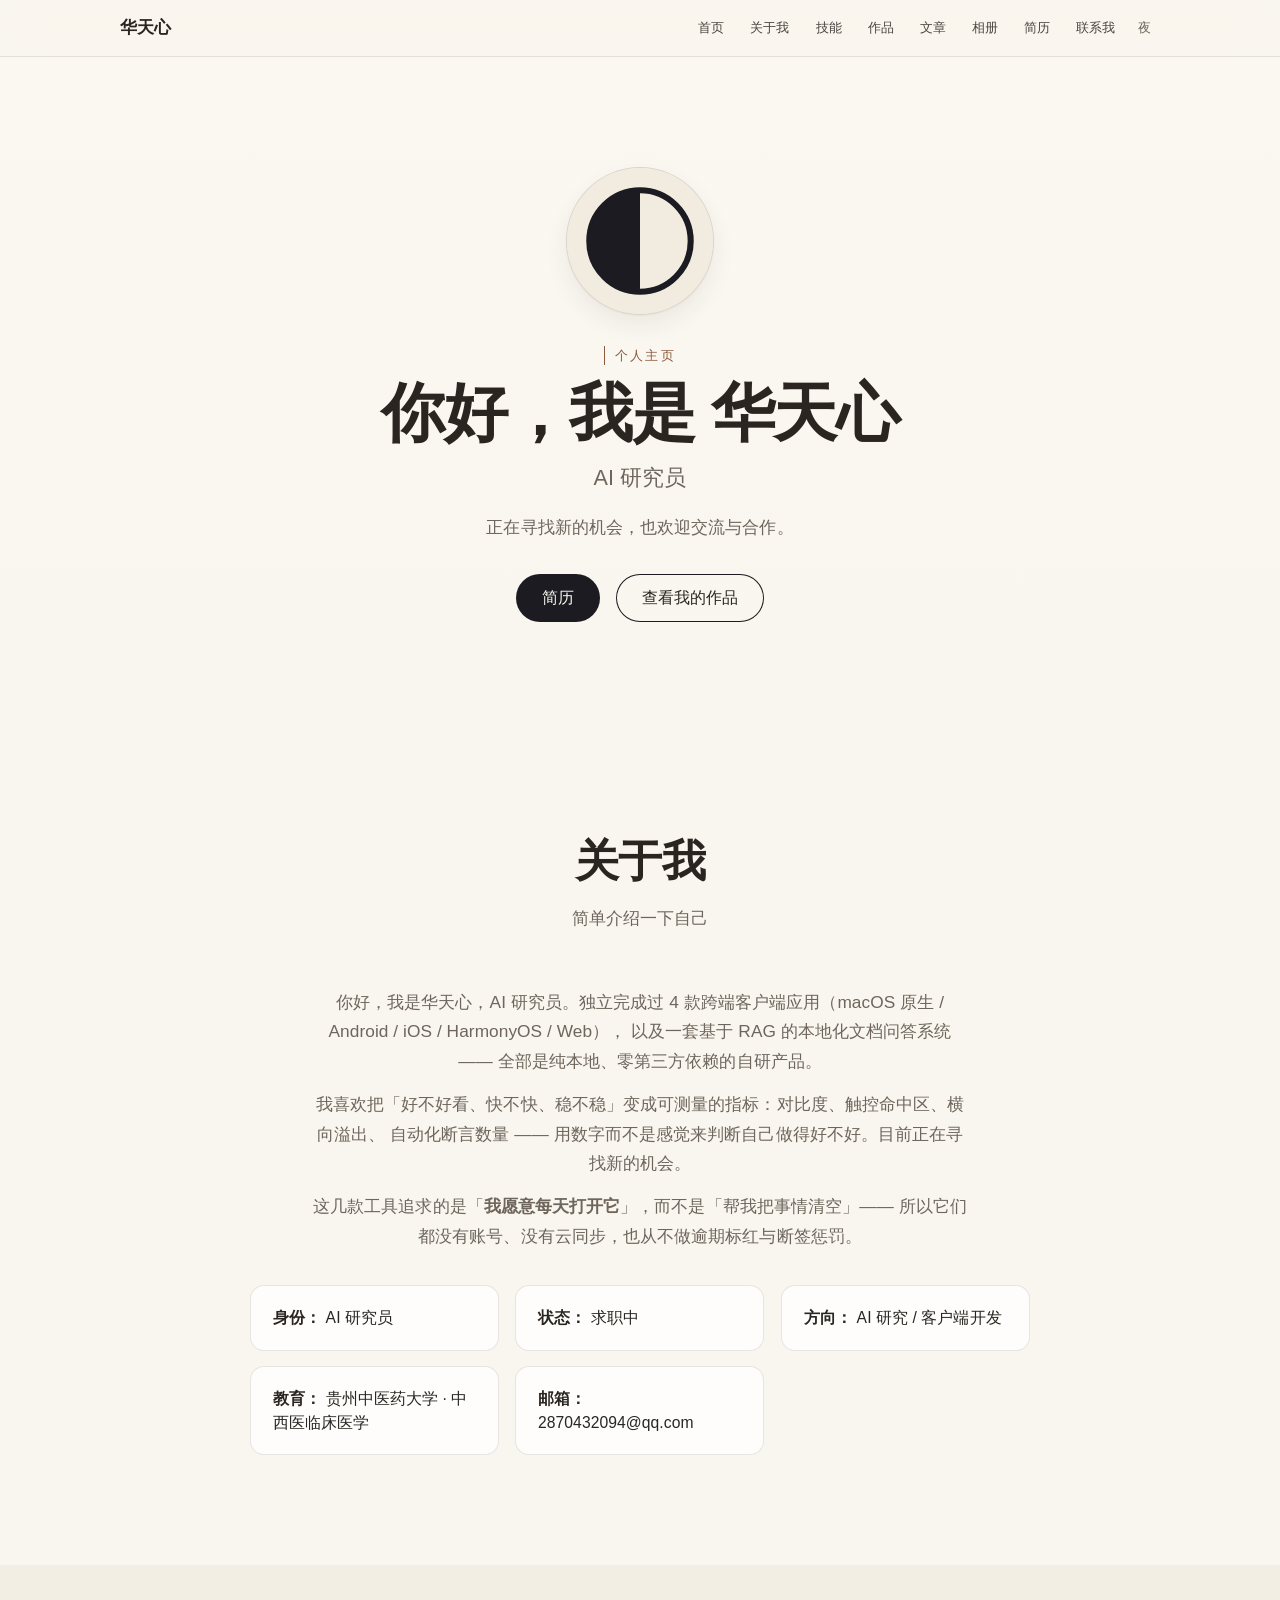
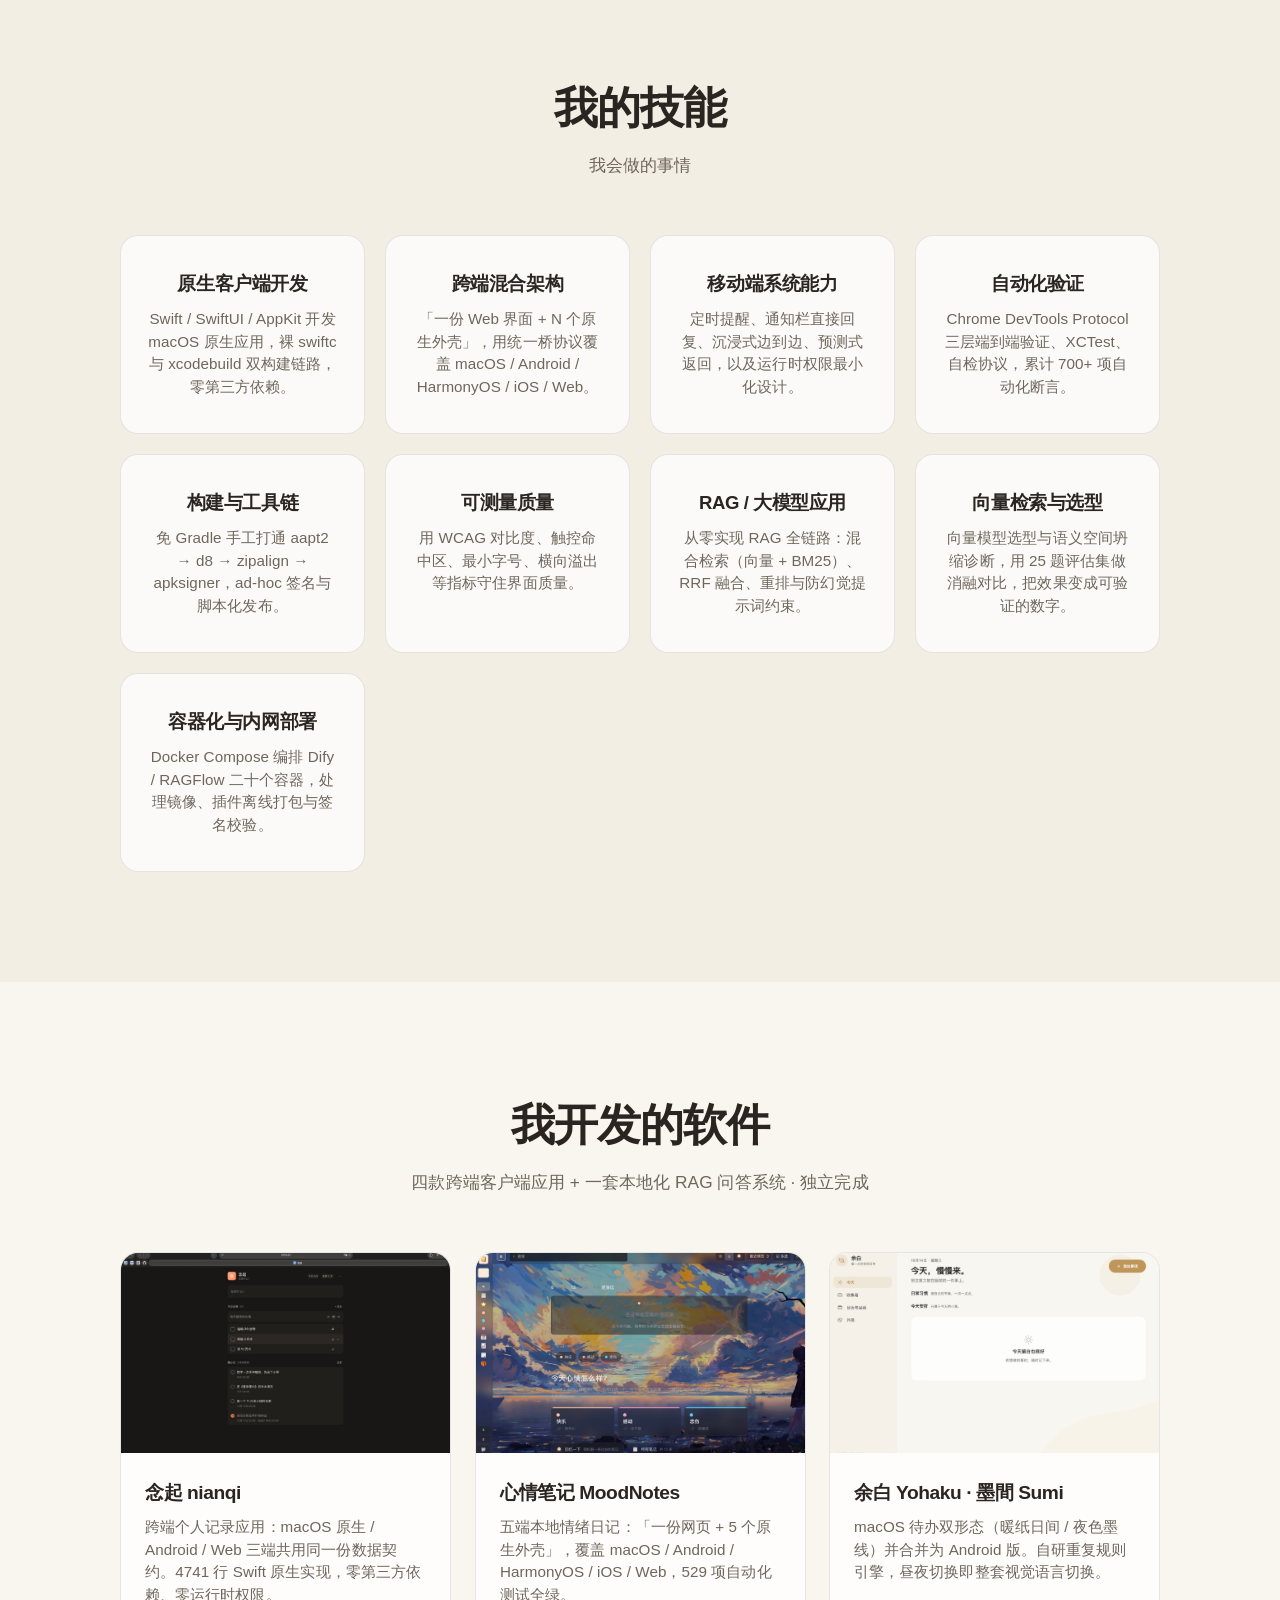
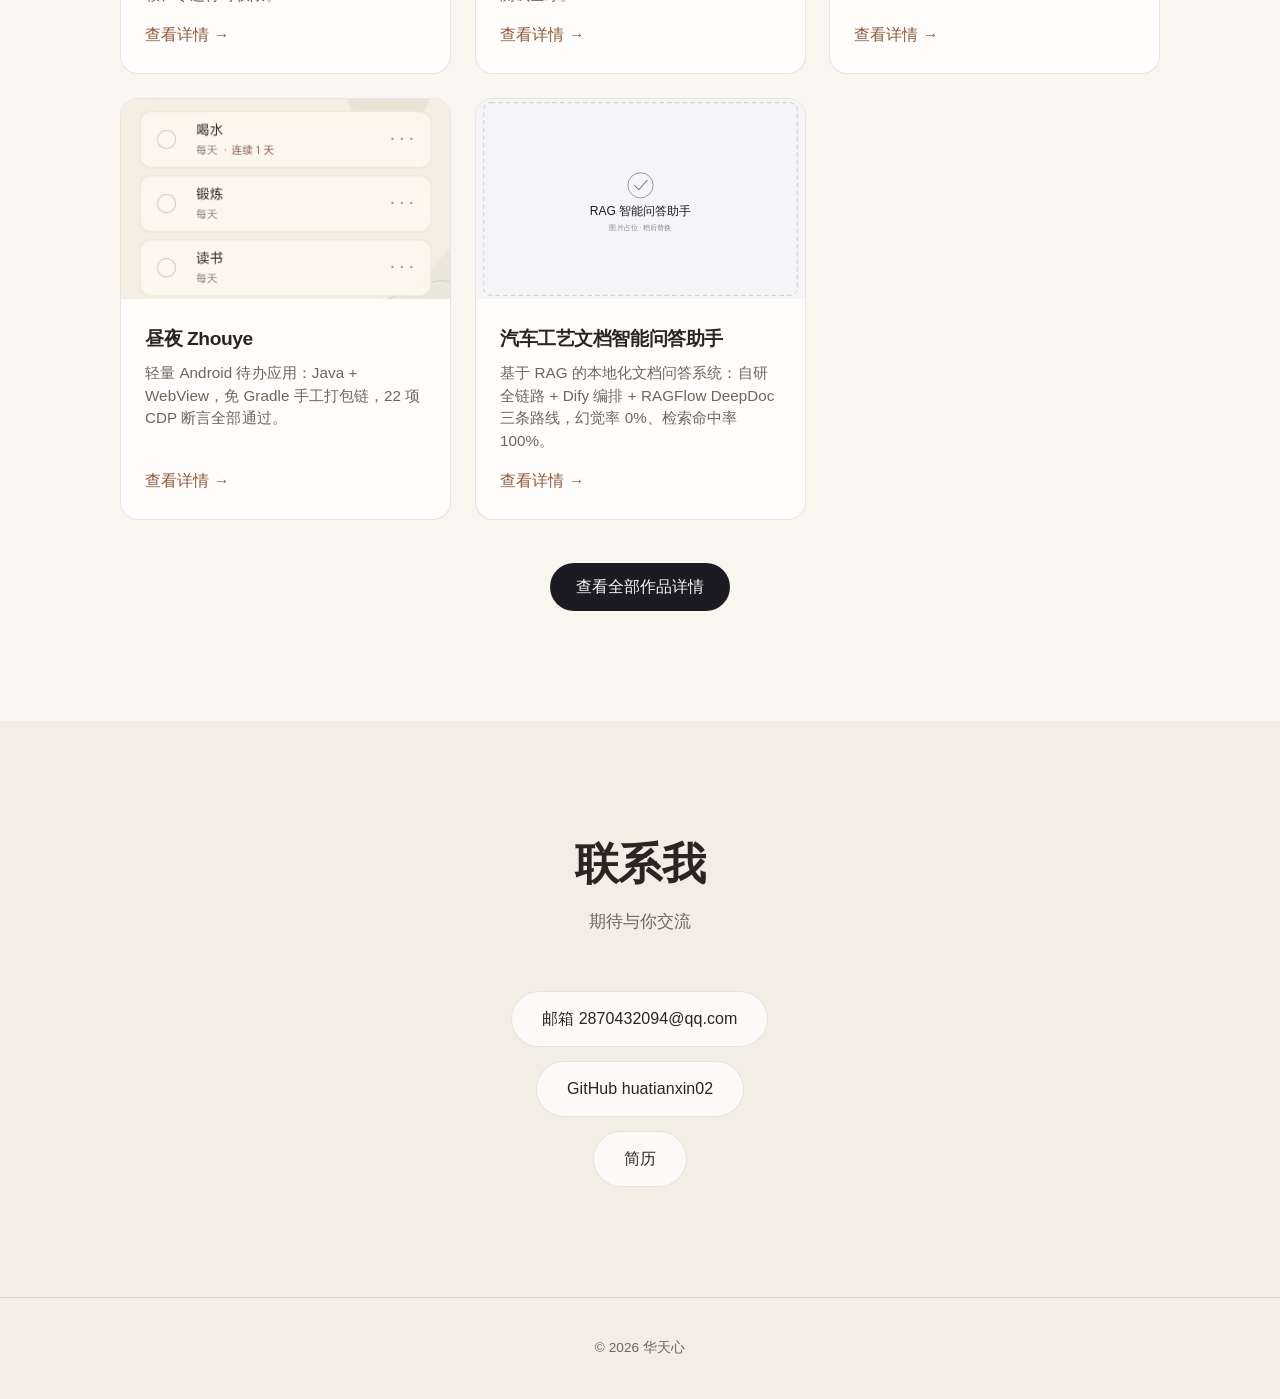
==== commit 3d0d310d: "20261014.2 补齐 favicon 与分享卡片，修正页脚年份，导航加简历入口" ====
--- a/index.html
+++ b/index.html
@@ -6,7 +6,27 @@
   <!-- ↓↓↓ 这里改网站名称，会显示在浏览器标签页上 ↓↓↓ -->
   <title>华天心的个人主页</title>
   <!-- ↓↓↓ 这里改网站描述，主要用于搜索引擎 ↓↓↓ -->
-  <meta name="description" content="华天心的个人作品集网站，展示项目、技能和联系方式。" />
+  <meta name="description" content="华天心，AI 研究员。独立完成四款跨端客户端应用与一套本地化 RAG 文档问答系统，用可测量的指标做产品。" />
+
+  <!-- 浏览器标签页 / 收藏夹 / iOS 桌面图标（复用了头像那个文件） -->
+  <link rel="icon" type="image/svg+xml" href="images/avatar.svg" />
+  <link rel="apple-touch-icon" href="images/apple-touch-icon.png" />
+  <!-- 手机浏览器地址栏配色，跟着昼夜走 -->
+  <meta name="theme-color" content="#f9f6ef" media="(prefers-color-scheme: light)" />
+  <meta name="theme-color" content="#0e0e11" media="(prefers-color-scheme: dark)" />
+
+  <!-- 分享到微信 / 钉钉 / 社交平台时显示的卡片 -->
+  <meta property="og:type" content="website" />
+  <meta property="og:site_name" content="华天心的个人主页" />
+  <meta property="og:title" content="华天心 · AI 研究员" />
+  <meta property="og:description" content="独立完成四款跨端客户端应用与一套本地化 RAG 文档问答系统，用可测量的指标做产品。" />
+  <meta property="og:url" content="https://huatianxin02.github.io/" />
+  <meta property="og:image" content="https://huatianxin02.github.io/images/og-cover.png" />
+  <meta property="og:image:width" content="1200" />
+  <meta property="og:image:height" content="630" />
+  <meta name="twitter:card" content="summary_large_image" />
+  <link rel="canonical" href="https://huatianxin02.github.io/" />
+
   <link rel="stylesheet" href="assets/css/style.css" />
 </head>
 <body>
@@ -23,6 +43,7 @@
         <a href="projects.html">作品</a>
         <a href="blog.html">文章</a>
         <a href="gallery.html">相册</a>
+        <a href="resume.html">简历</a>
         <a href="index.html#contact">联系我</a>
       </nav>
       <!-- 右侧：深色模式 + 手机菜单按钮 -->
@@ -222,7 +243,7 @@
   <footer class="footer">
     <div class="container">
       <!-- ↓↓↓ 这里改版权信息 ↓↓↓ -->
-      <p>© 2024 华天心 · 用 ❤️ 制作</p>
+      <p>© 2026 华天心</p>
     </div>
   </footer>
 
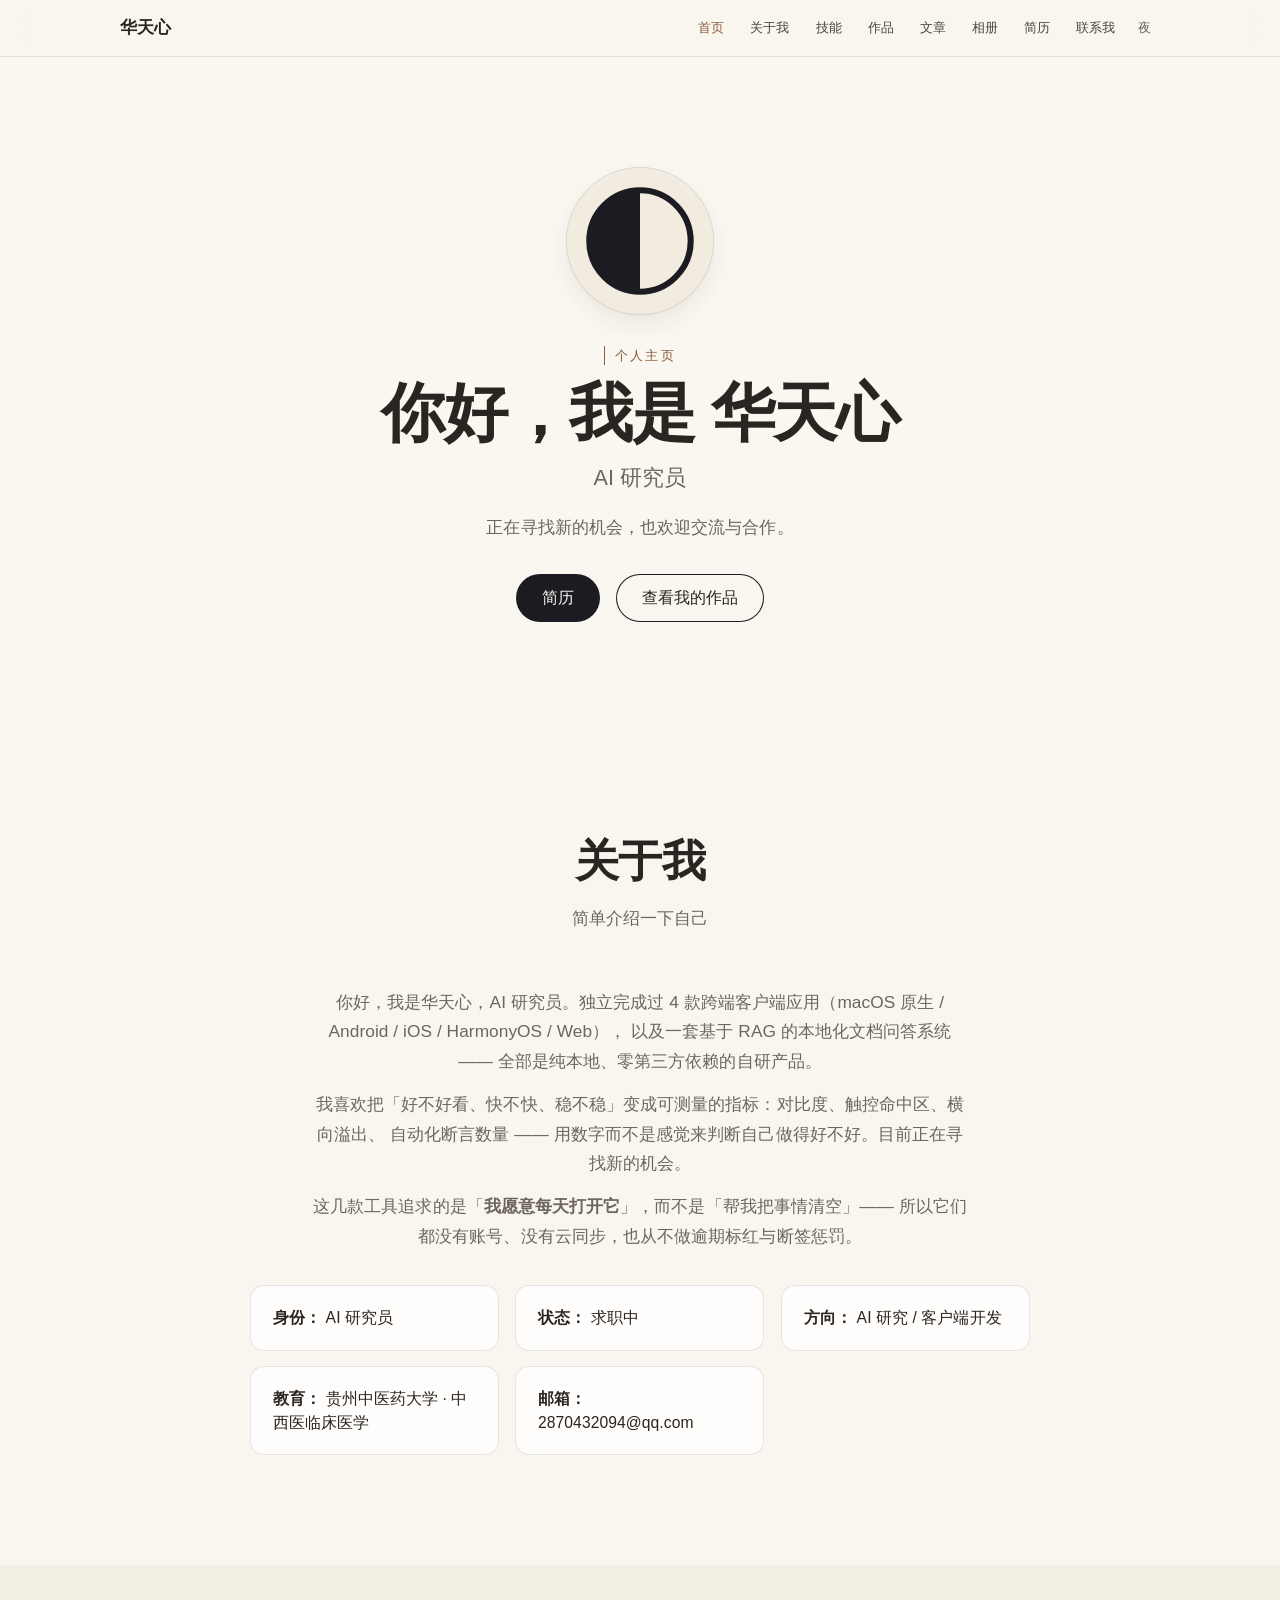
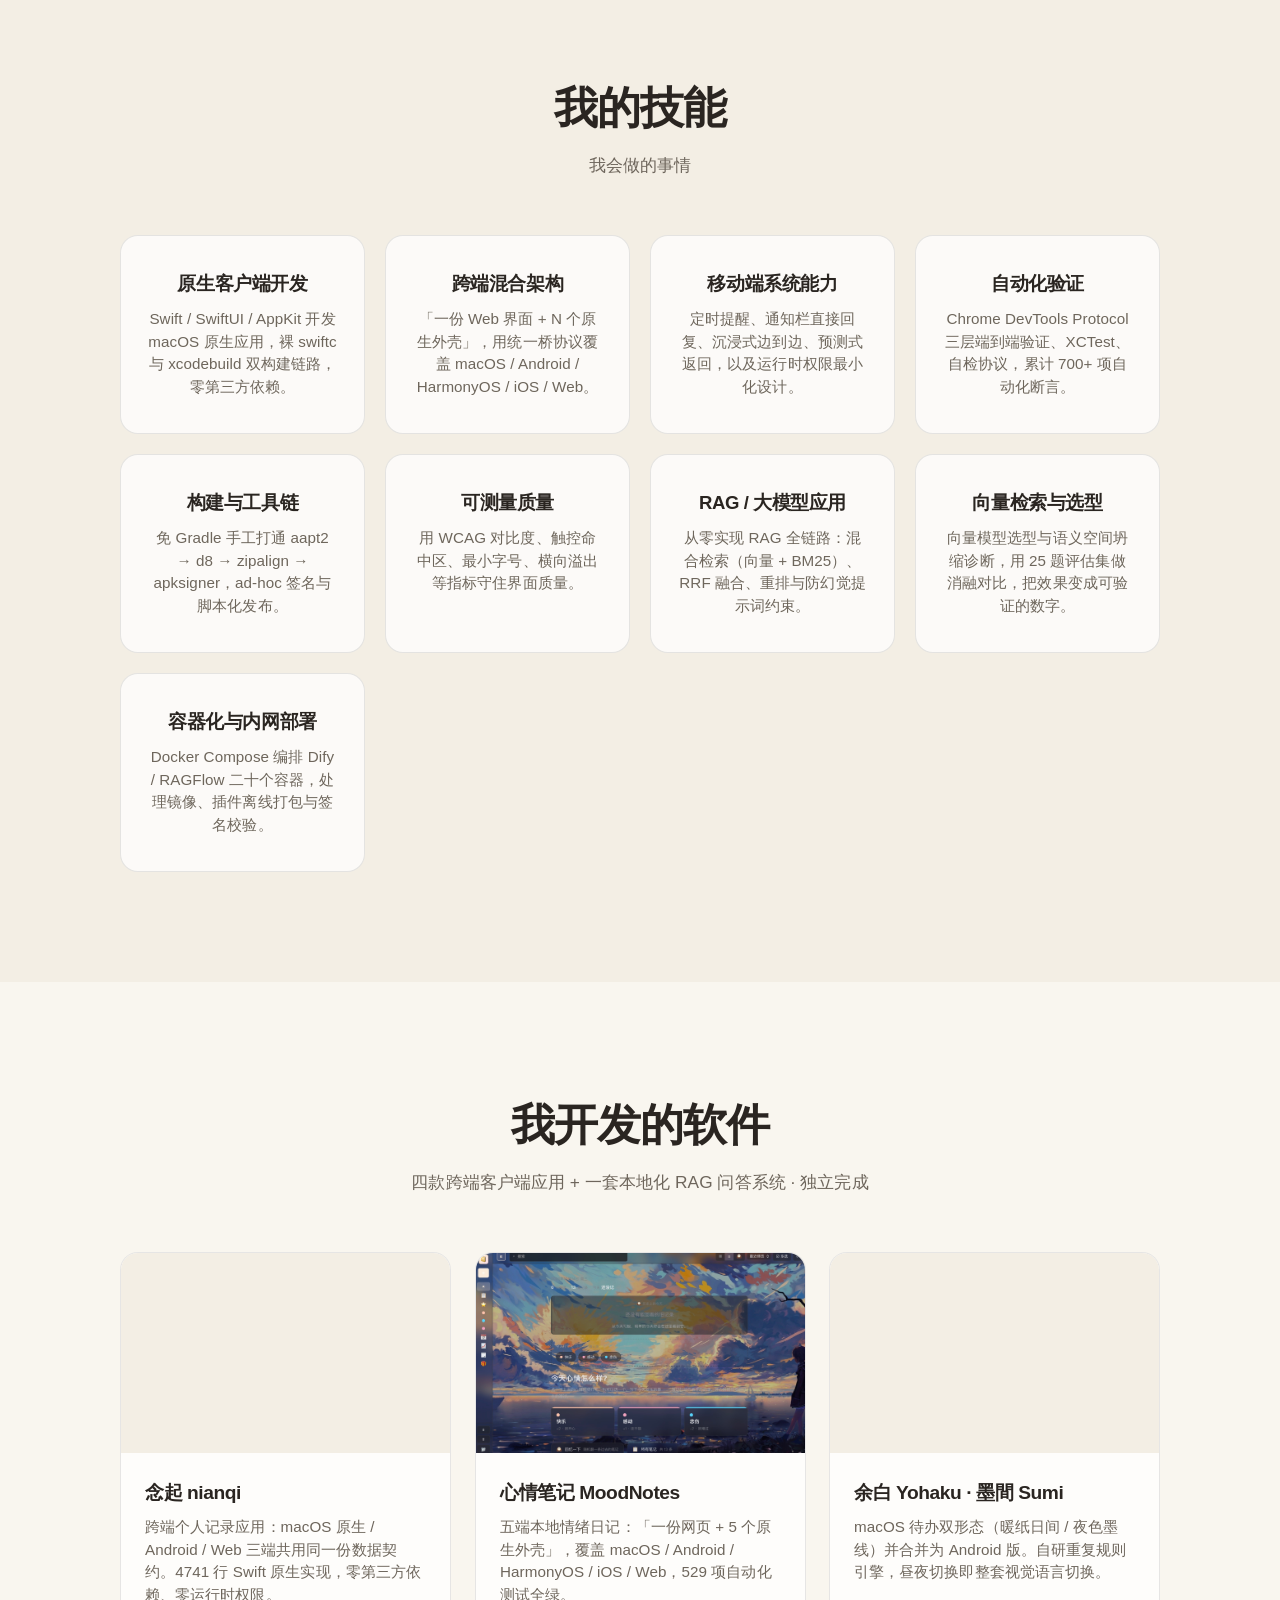
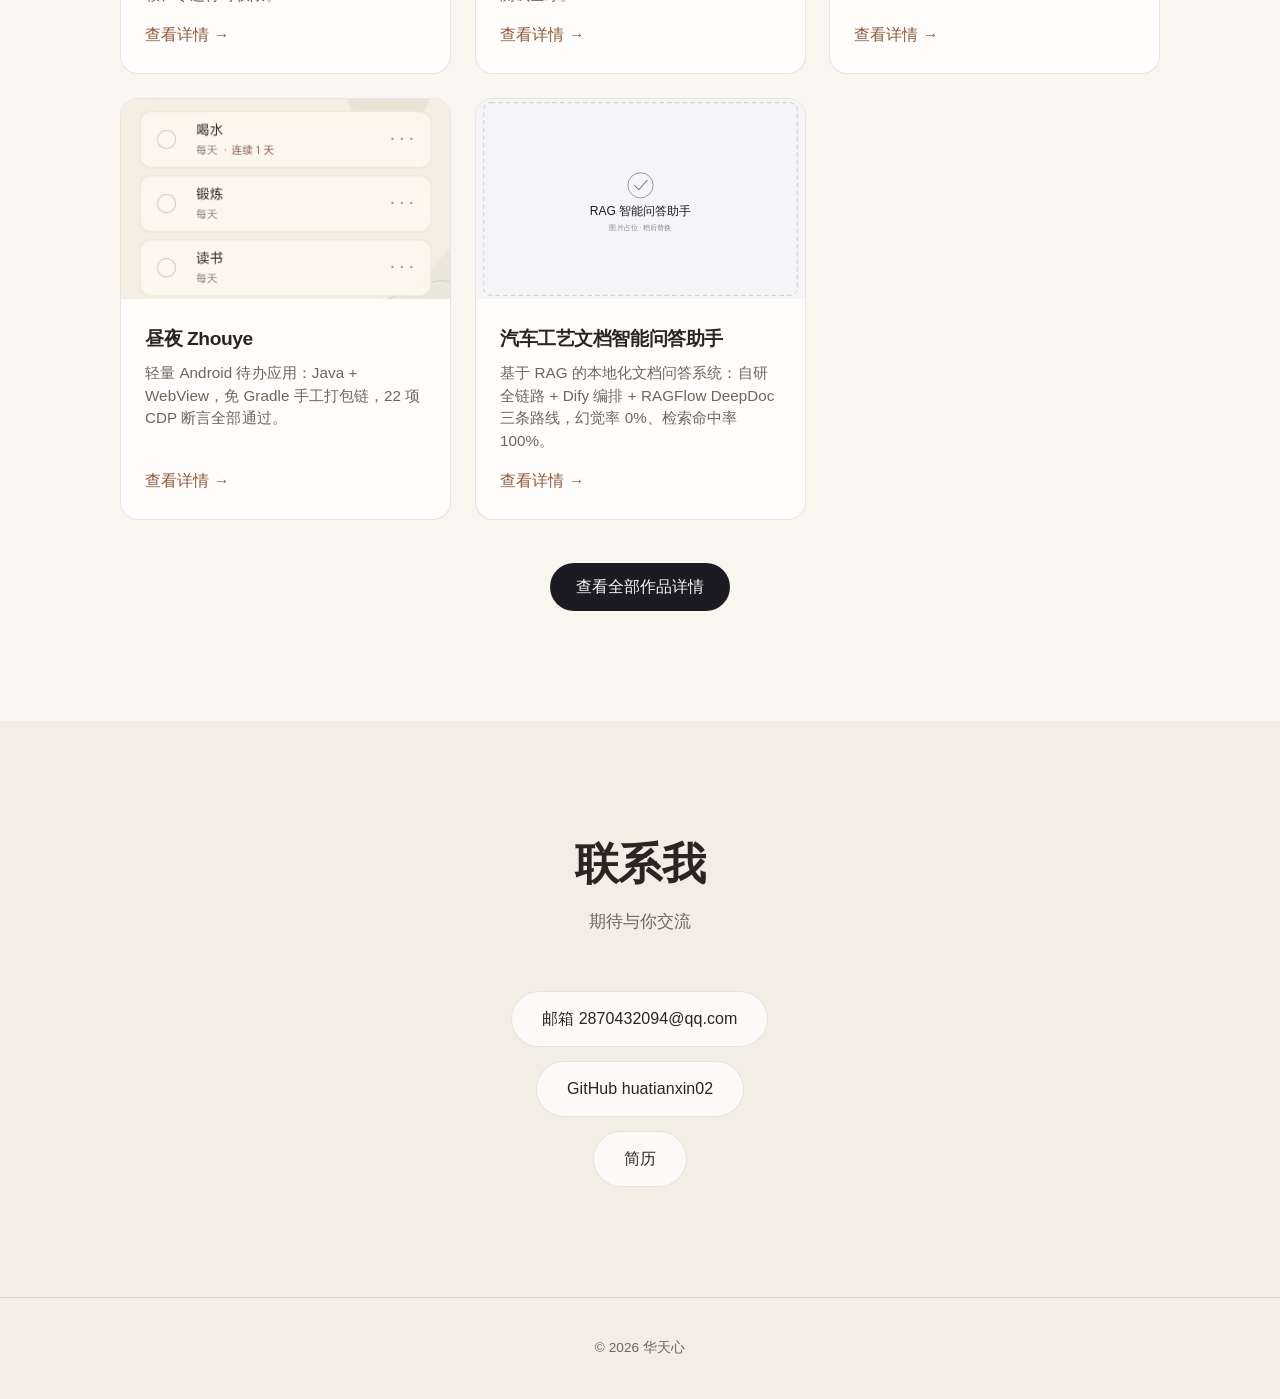
==== commit f1841efa: "20261014.3 修复打印白页与手机表格被裁，补齐无障碍，去掉 4 组重复图片" ====
--- a/index.html
+++ b/index.html
@@ -31,13 +31,15 @@
 </head>
 <body>
 
+  <a class="skip-link" href="#main">跳到正文</a>
+
   <!-- ===================== 顶部导航栏 ===================== -->
   <header class="navbar">
     <div class="container nav-inner">
       <!-- ↓↓↓ 这里改左上角的网站名字/你的名字 ↓↓↓ -->
       <a class="logo" href="index.html">华天心</a>
       <nav class="nav-links">
-        <a href="index.html">首页</a>
+        <a href="index.html" aria-current="page">首页</a>
         <a href="index.html#about">关于我</a>
         <a href="index.html#skills">技能</a>
         <a href="projects.html">作品</a>
@@ -49,13 +51,13 @@
       <!-- 右侧：深色模式 + 手机菜单按钮 -->
       <div class="nav-right">
         <button class="theme-toggle" aria-label="切换深色模式">夜</button>
-        <button class="nav-toggle" aria-label="打开菜单">☰</button>
+        <button class="nav-toggle" aria-label="打开菜单" aria-expanded="false">☰</button>
       </div>
     </div>
   </header>
 
   <!-- ===================== 首页 / 欢迎区 ===================== -->
-  <section id="home" class="hero">
+  <section id="main" class="hero">
     <div class="container">
       <!-- ↓↓↓ 这里改你的头像（可选）：把图片放入 images 文件夹后改下面的文件名 ↓↓↓ -->
       <div class="avatar">
@@ -173,7 +175,7 @@
       <!-- ↓↓↓ 作品卡片：封面图在 images/projects/ 里，想换成自己的截图就替换同名文件 ↓↓↓ -->
       <div class="projects-grid">
         <article class="project-card">
-          <img src="images/projects/cover-nianqi.jpg" alt="念起 nianqi 封面" />
+          <img src="images/projects/cover-nianqi.jpg" alt="念起 nianqi 封面" loading="lazy" decoding="async" />
           <div class="project-body">
             <h3>念起 nianqi</h3>
             <p>跨端个人记录应用：macOS 原生 / Android / Web 三端共用同一份数据契约。4741 行 Swift 原生实现，零第三方依赖、零运行时权限。</p>
@@ -182,7 +184,7 @@
         </article>
 
         <article class="project-card">
-          <img src="images/projects/cover-mood.jpg" alt="心情笔记 MoodNotes 封面" />
+          <img src="images/projects/cover-mood.jpg" alt="心情笔记 MoodNotes 封面" loading="lazy" decoding="async" />
           <div class="project-body">
             <h3>心情笔记 MoodNotes</h3>
             <p>五端本地情绪日记：「一份网页 + 5 个原生外壳」，覆盖 macOS / Android / HarmonyOS / iOS / Web，529 项自动化测试全绿。</p>
@@ -191,7 +193,7 @@
         </article>
 
         <article class="project-card">
-          <img src="images/projects/cover-yohaku.jpg" alt="余白 墨間 封面" />
+          <img src="images/projects/cover-yohaku.jpg" alt="余白 墨間 封面" loading="lazy" decoding="async" />
           <div class="project-body">
             <h3>余白 Yohaku · 墨間 Sumi</h3>
             <p>macOS 待办双形态（暖纸日间 / 夜色墨线）并合并为 Android 版。自研重复规则引擎，昼夜切换即整套视觉语言切换。</p>
@@ -200,7 +202,7 @@
         </article>
 
         <article class="project-card">
-          <img src="images/projects/cover-zhouye.jpg" alt="昼夜 Zhouye 封面" />
+          <img src="images/projects/cover-zhouye.jpg" alt="昼夜 Zhouye 封面" loading="lazy" decoding="async" />
           <div class="project-body">
             <h3>昼夜 Zhouye</h3>
             <p>轻量 Android 待办应用：Java + WebView，免 Gradle 手工打包链，22 项 CDP 断言全部通过。</p>
@@ -209,7 +211,7 @@
         </article>
 
         <article class="project-card">
-          <img src="images/projects/cover-rag.svg" alt="RAG 智能问答助手封面" />
+          <img src="images/projects/cover-rag.svg" alt="RAG 智能问答助手封面" loading="lazy" decoding="async" />
           <div class="project-body">
             <h3>汽车工艺文档智能问答助手</h3>
             <p>基于 RAG 的本地化文档问答系统：自研全链路 + Dify 编排 + RAGFlow DeepDoc 三条路线，幻觉率 0%、检索命中率 100%。</p>
--- a/assets/css/style.css
+++ b/assets/css/style.css
@@ -10,6 +10,10 @@
    ===================================================== */
 
 :root {
+  /* 让滚动条和原生控件跟随昼夜 —— 不加这行，夜间滚动条会是浅色的。
+     真正的切换在 body.dark 和 main.js 里（这个站的主题靠 class 切换，不靠系统设置）。 */
+  color-scheme: light;
+
   /* 主题色（陶土，取自昼夜日间主题） */
   --accent: #8c5a3c;
   --accent-hover: #7a4b31;
@@ -61,6 +65,9 @@
 
 /* ---------- 夜间（点右上角「夜」切换）：蓝调炭黑 + 1px 细线 ---------- */
 body.dark {
+  /* 夜间：滚动条和原生控件也跟着变深 */
+  color-scheme: dark;
+
   /* 夜间主题色（藤） */
   --accent: #a292c4;
   --accent-hover: #b4a6d2;
@@ -134,8 +141,11 @@
   margin: 0 auto;
 }
 
-/* 锚点跳转时留出导航高度 */
-section[id] {
+/* 锚点跳转时留出导航高度
+   （项目案例的锚点挂在 <article> 上，所以 section 和 article 都要写，
+   只写 section[id] 的话点「查看详情」跳过去标题会被导航压住） */
+section[id],
+article[id] {
   scroll-margin-top: 70px;
 }
 
@@ -554,7 +564,7 @@
   box-shadow: var(--shadow-hover);
 }
 
-.post-card h3 {
+.post-card h2 {
   font-size: 1.3rem;
   font-weight: 600;
   letter-spacing: -0.012em;
@@ -653,7 +663,7 @@
   border-bottom: 1px solid var(--border);
 }
 
-.resume-head h1 {
+.resume-head h2 {
   font-size: 2.1rem;
   font-weight: 700;
   letter-spacing: -0.02em;
@@ -728,6 +738,14 @@
     border: none;
     max-width: 100%;
     padding: 0;
+  }
+
+  /* 关键：滚动淡入动画平时是 opacity:0，靠 JS 的观察器加 .is-visible 才显形。
+     打印时浏览器重新排版、观察器不触发，内容就一直停在透明状态 —— 打出来是白纸。
+     这里强制显形。（简历页曾经打印出 3 页空白，就是缺了这一段） */
+  .reveal {
+    opacity: 1 !important;
+    transform: none !important;
   }
 }
 
@@ -862,7 +880,7 @@
     padding: 32px 22px;
   }
 
-  .resume-head h1 {
+  .resume-head h2 {
     font-size: 1.7rem;
   }
 
@@ -1418,6 +1436,17 @@
   border-collapse: collapse;
   margin: 0 0 24px;
   font-size: 0.94rem;
+  /* 窄屏上表格比屏幕宽。改成可横向滑动，否则整列会被裁掉 ——
+     而且 body 上有 overflow-x: hidden，连滑都滑不到，内容是真的丢 */
+  display: block;
+  overflow-x: auto;
+  -webkit-overflow-scrolling: touch;
+}
+
+/* 单元格不换行，列宽保持自然宽度，靠横向滑动查看 */
+.article-body th,
+.article-body td {
+  white-space: nowrap;
 }
 
 .article-body th,
@@ -1476,7 +1505,7 @@
 .page-hero h1,
 .case-head h2,
 .article-head h1,
-.resume-head h1,
+.resume-head h2,
 .principle-quote {
   font-weight: var(--heading-weight);
   letter-spacing: var(--heading-tracking);
@@ -1497,7 +1526,7 @@
 .skill-card h3,
 .project-body h3,
 .principle-card h3,
-.post-card h3,
+.post-card h2,
 .resume-section h2 {
   letter-spacing: var(--heading-tracking);
 }
@@ -1618,3 +1647,41 @@
 .article-body p {
   line-height: 1.7;
 }
+
+/* =====================================================
+   无障碍：键盘操作相关（2026-10-14 新增）
+   ===================================================== */
+
+/* 只在用键盘（Tab）操作时显示焦点描边；鼠标点击不会出现，保持画面安静 */
+:focus-visible {
+  outline: 2px solid var(--accent);
+  outline-offset: 2px;
+  border-radius: 4px;
+}
+
+/* 「跳到正文」：平时藏在屏幕外，按 Tab 时才滑出来。
+   导航有 8 项，键盘用户不用每次按 10 下才进正文 */
+.skip-link {
+  position: absolute;
+  left: 16px;
+  top: -80px;
+  z-index: 200;
+  padding: 10px 18px;
+  background: var(--btn-bg);
+  color: var(--btn-text);
+  border-radius: var(--radius);
+  text-decoration: none;
+  font-size: 0.85rem;
+  transition: top 0.2s var(--ease);
+}
+
+.skip-link:focus {
+  top: 12px;
+}
+
+/* 导航里「当前所在页面」那一项：主题色 + 不透明 */
+.nav-links a[aria-current] {
+  color: var(--primary);
+  opacity: 1;
+  font-weight: 500;
+}
